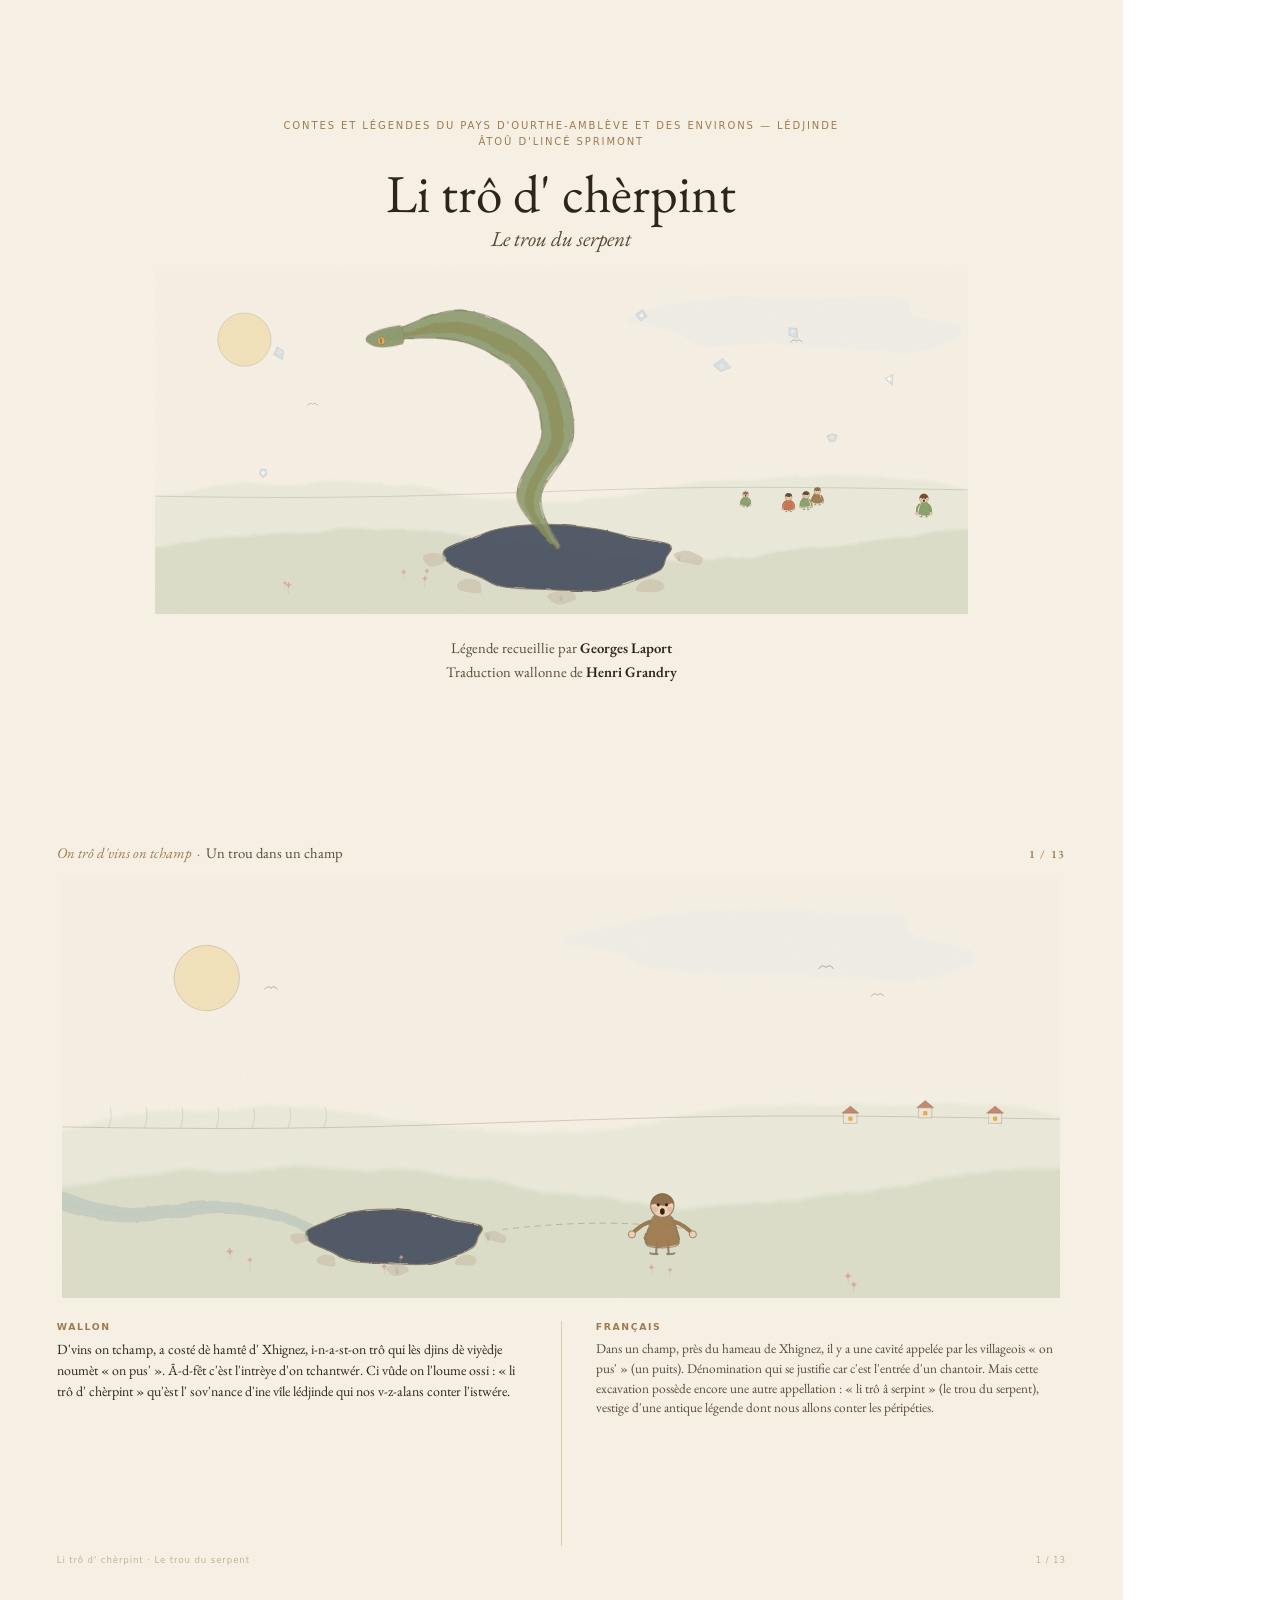
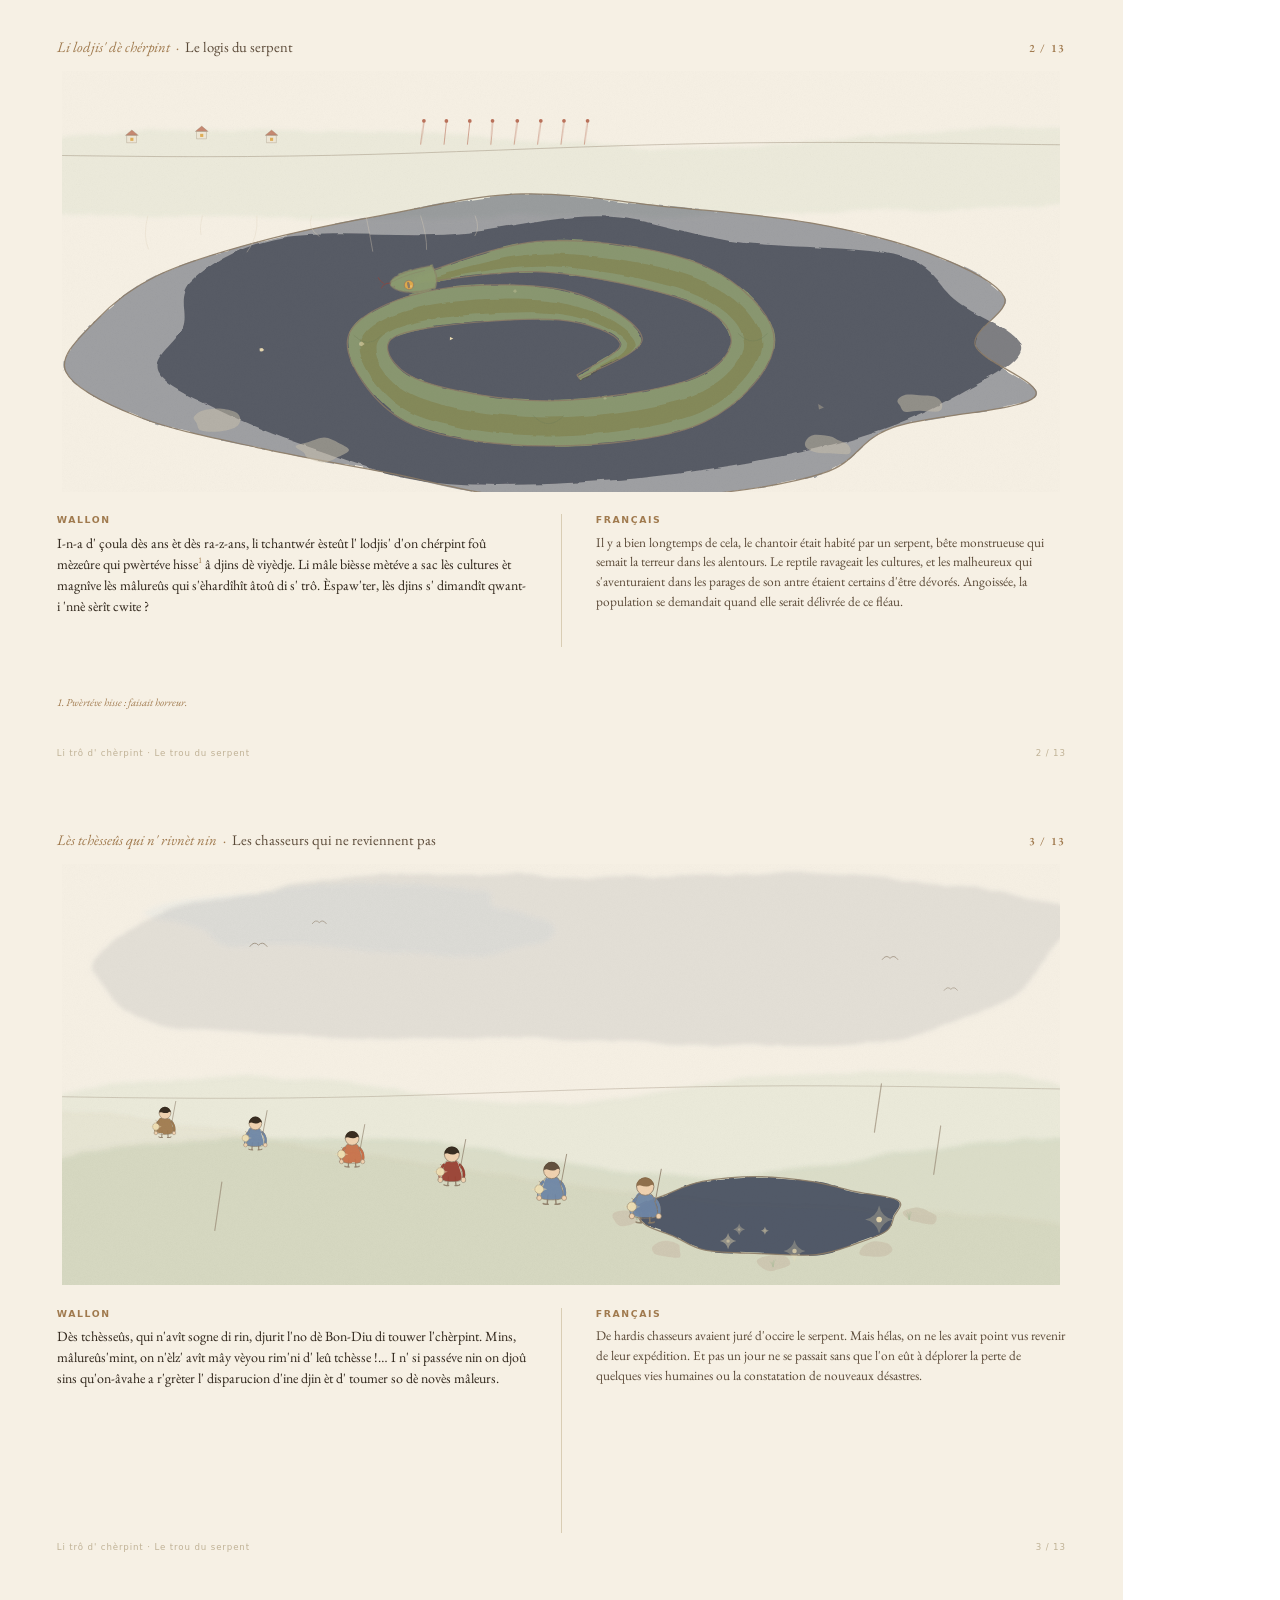
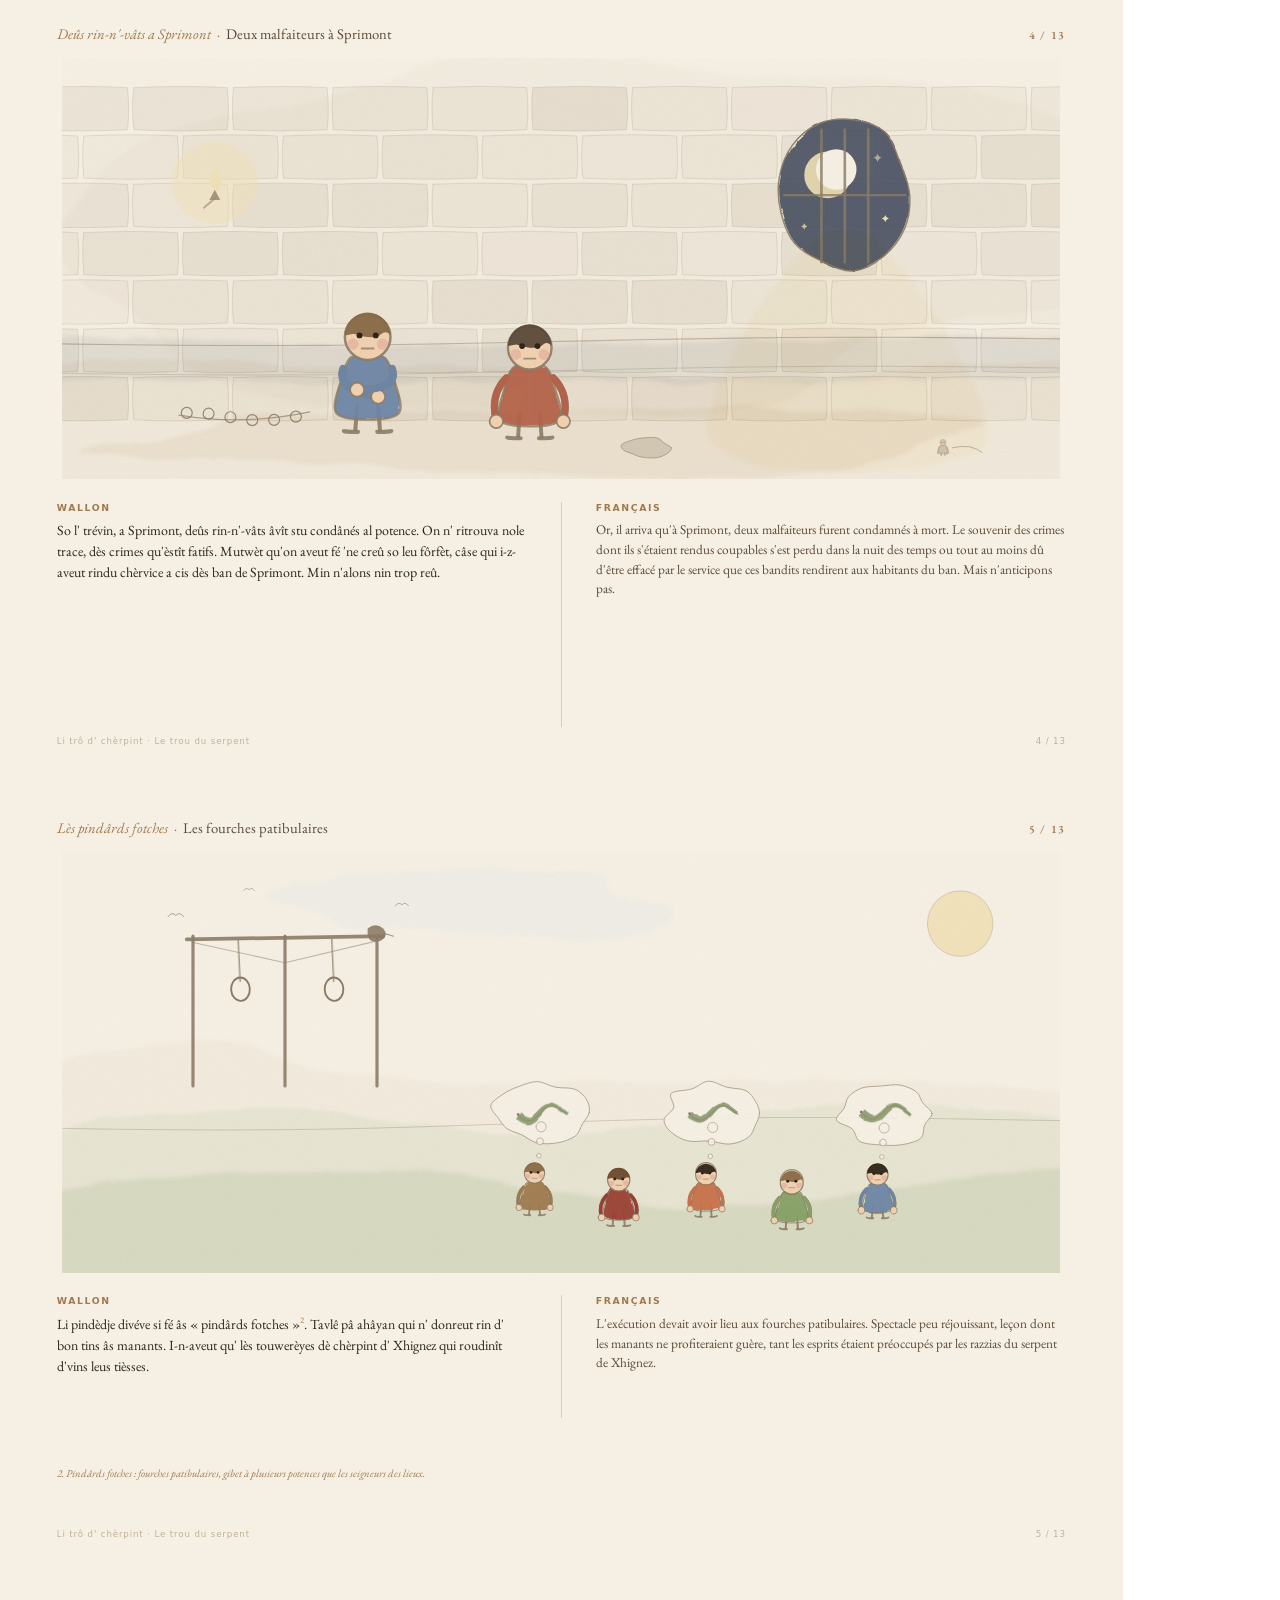
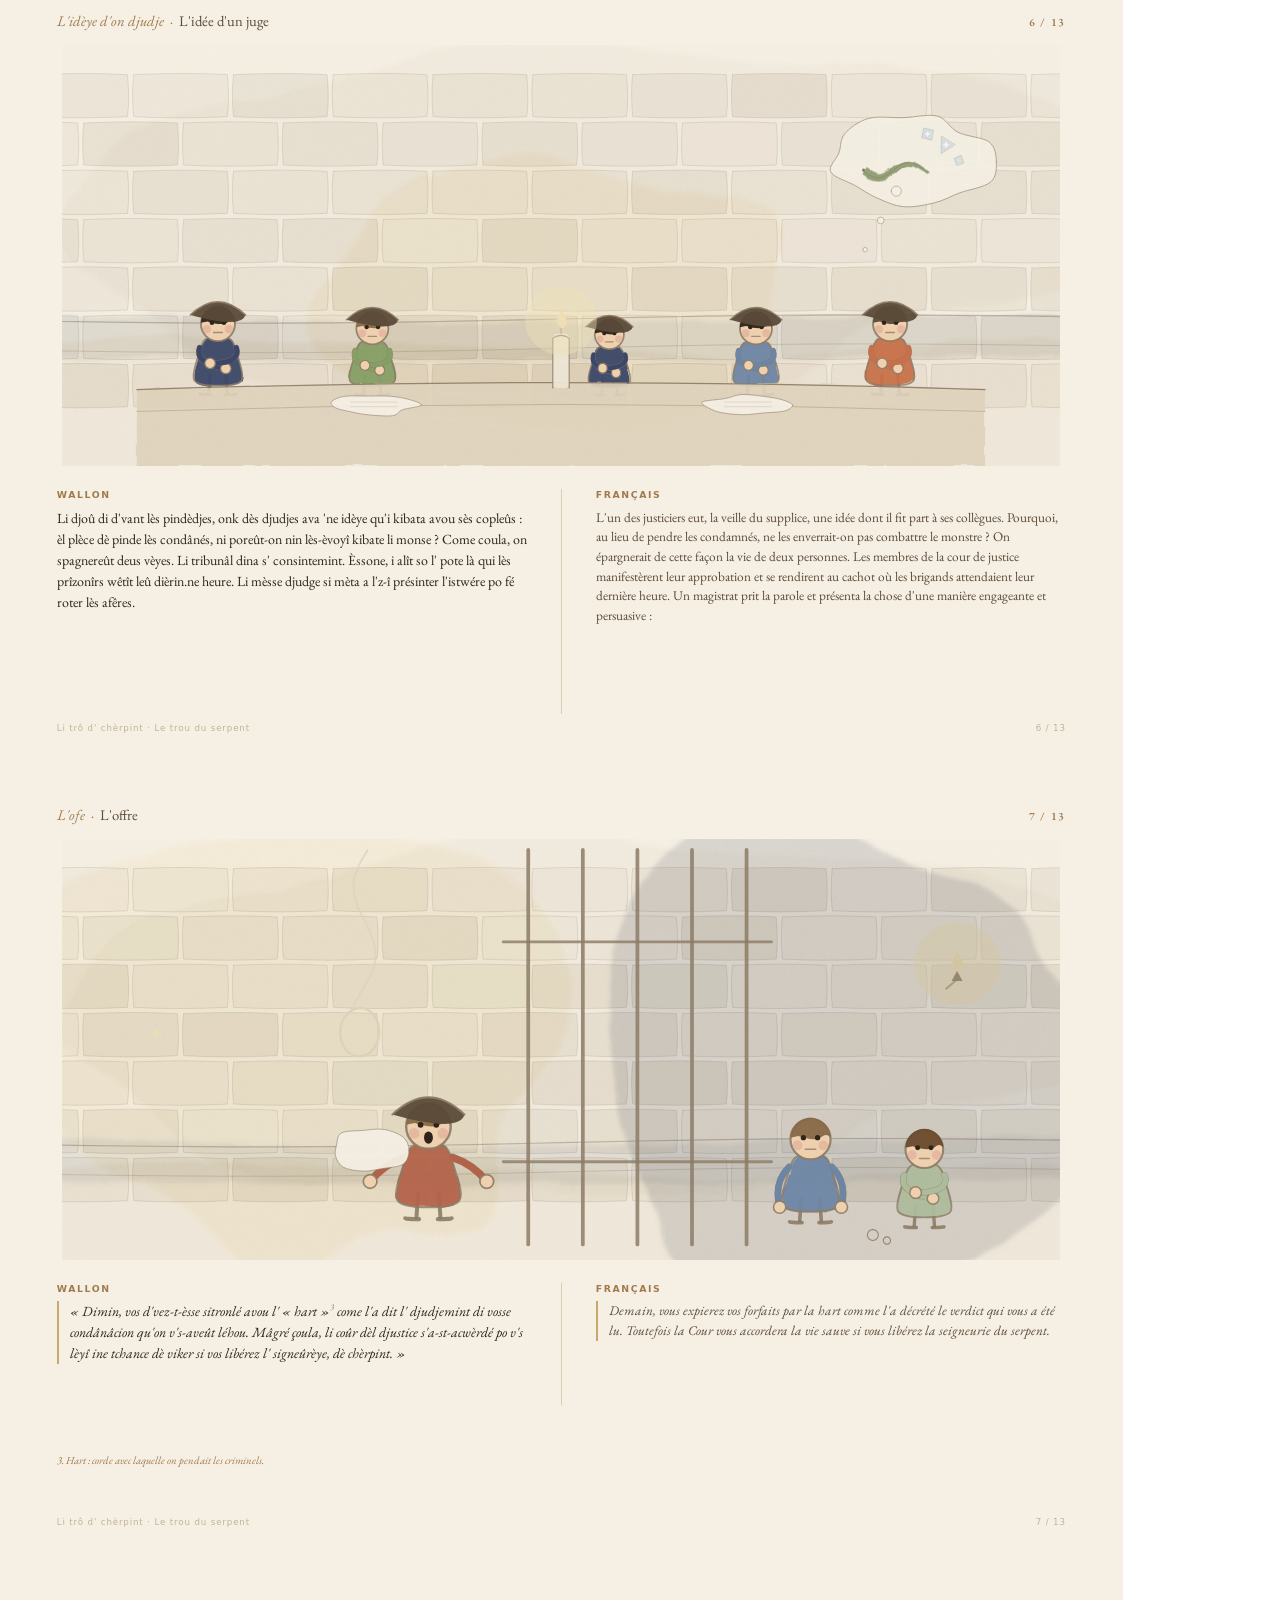
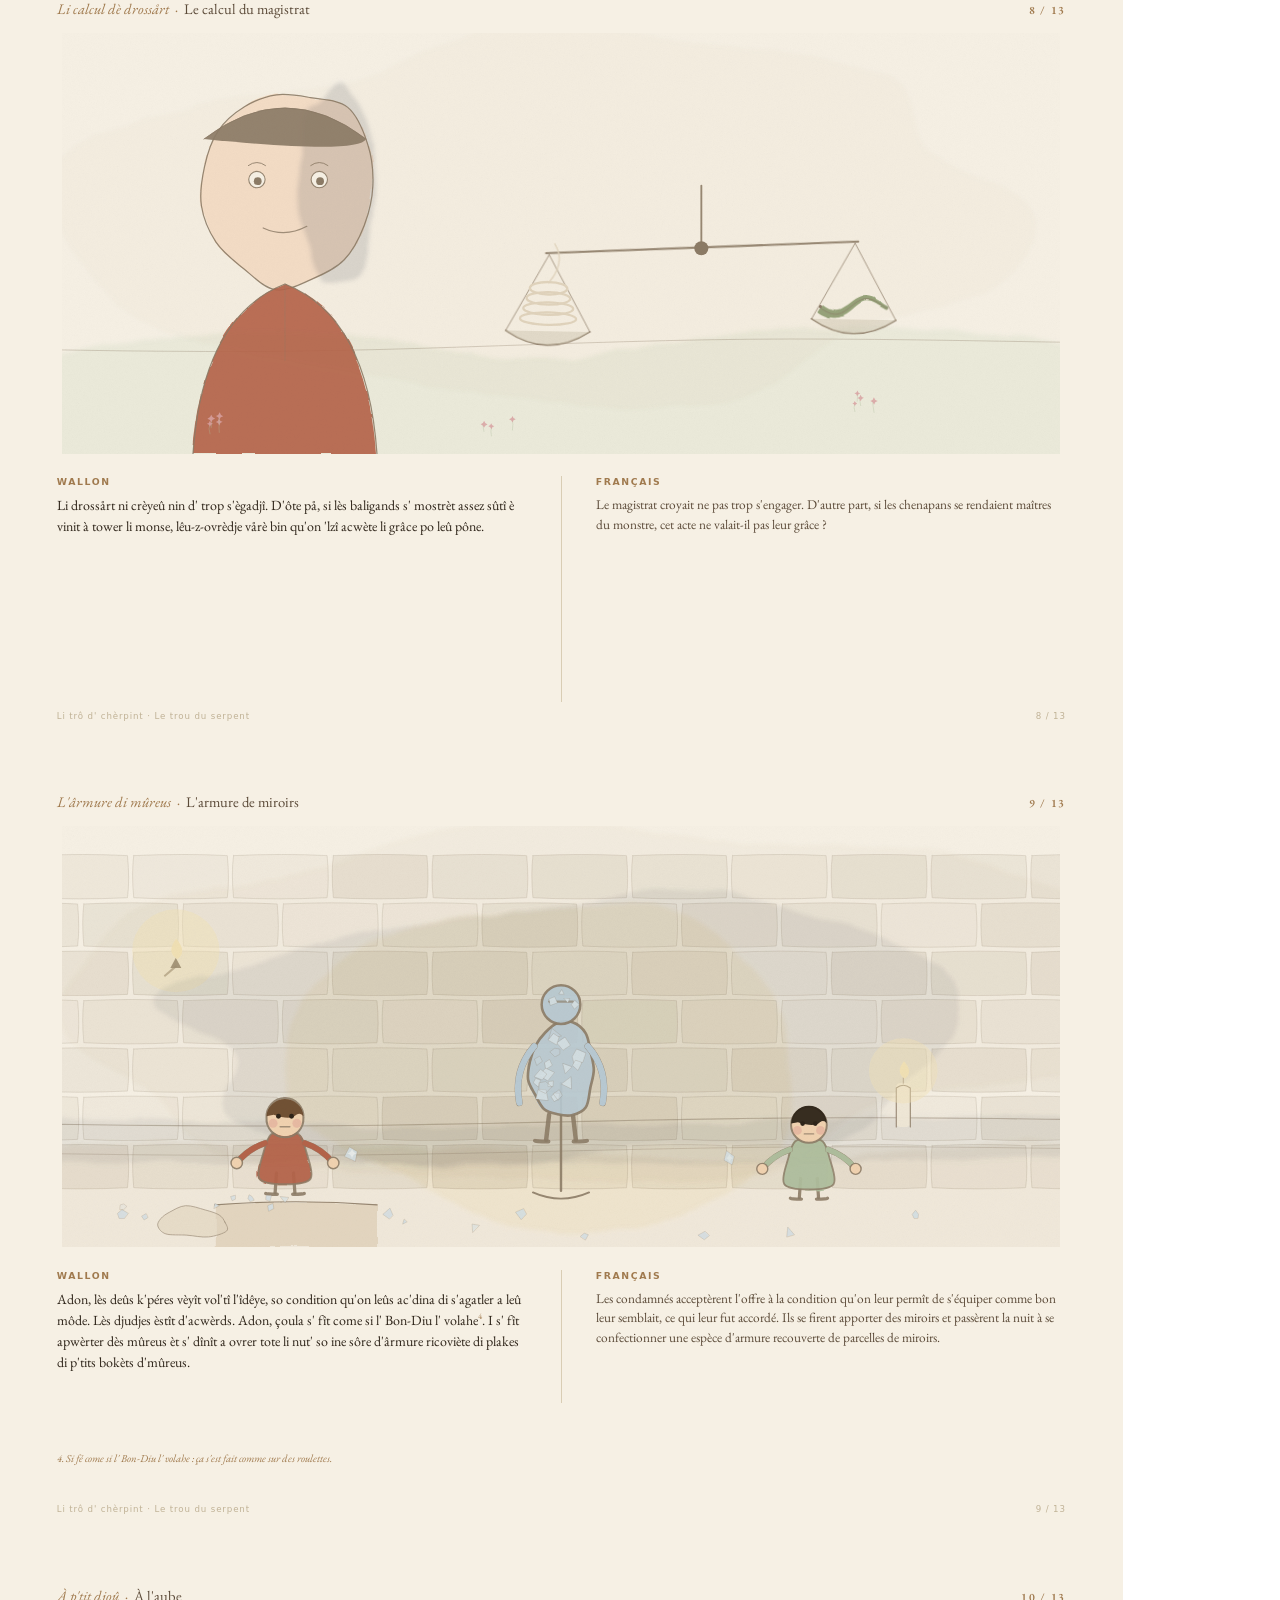
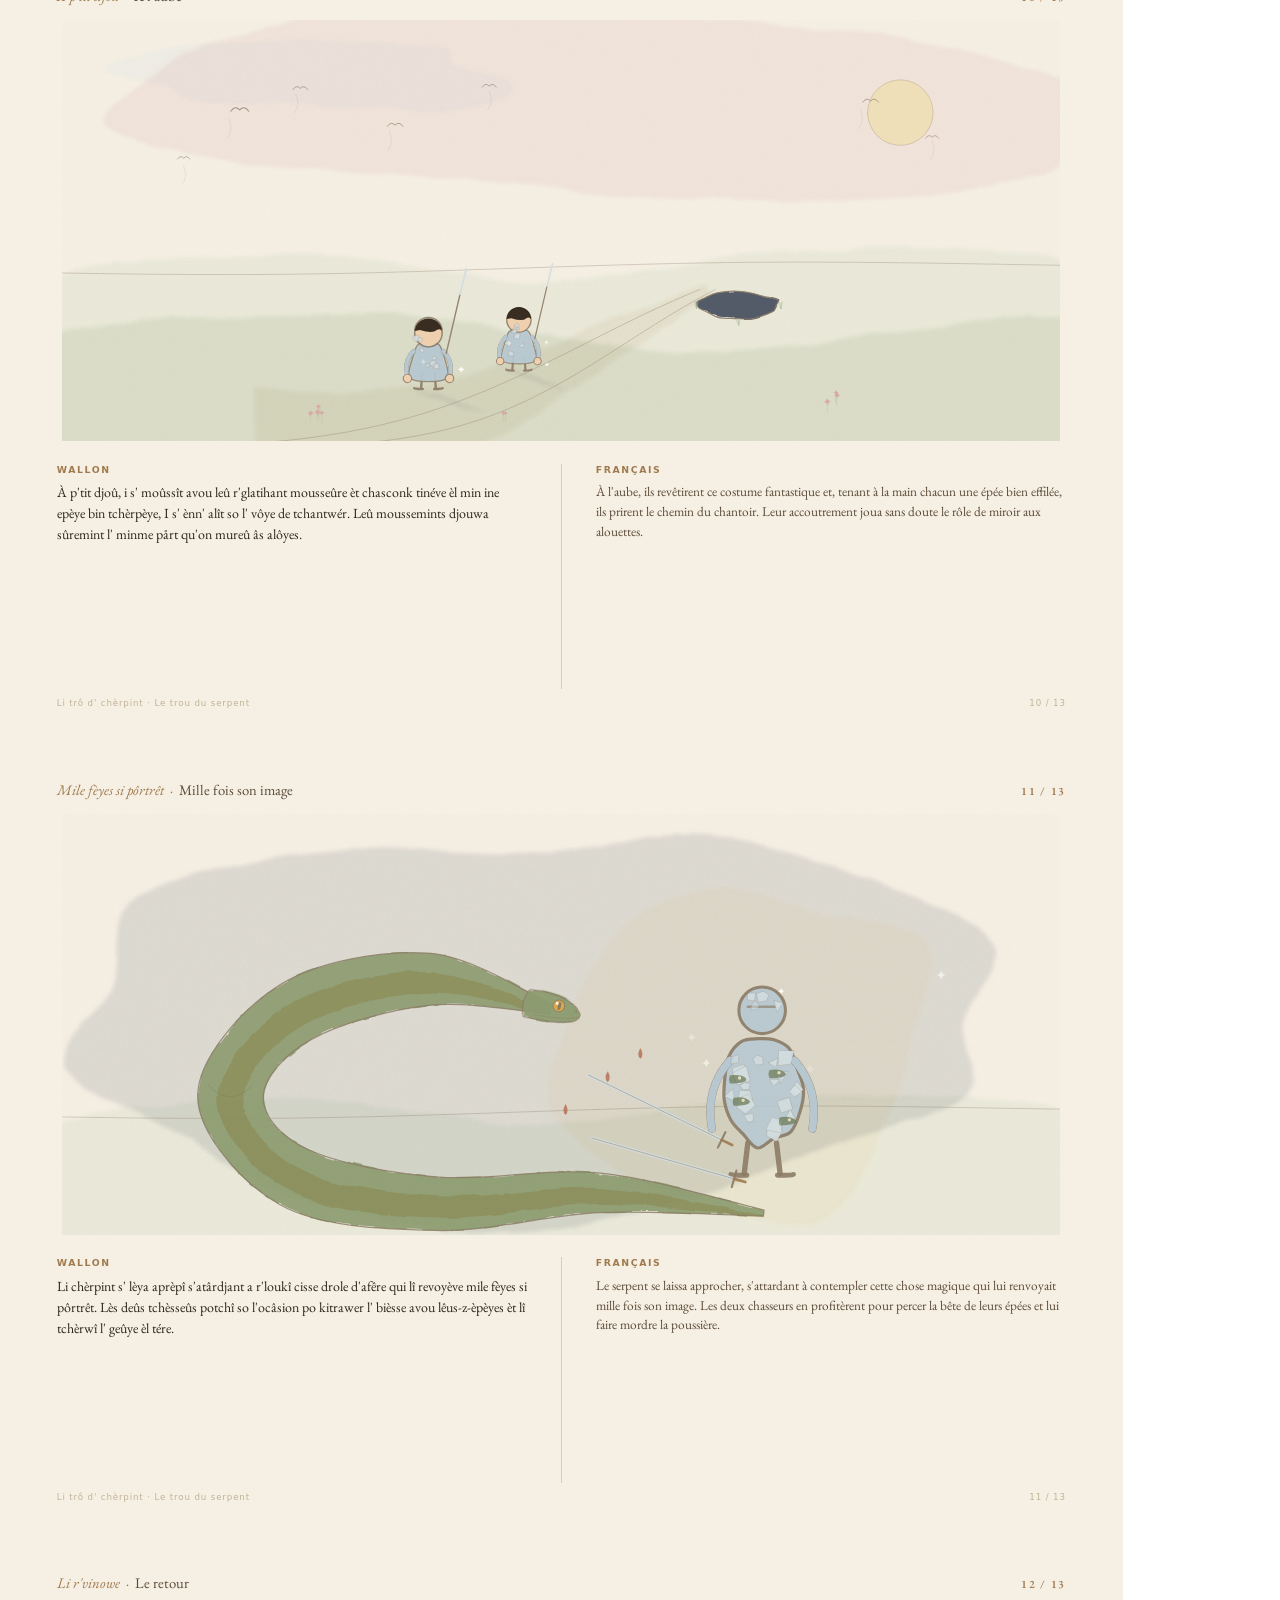
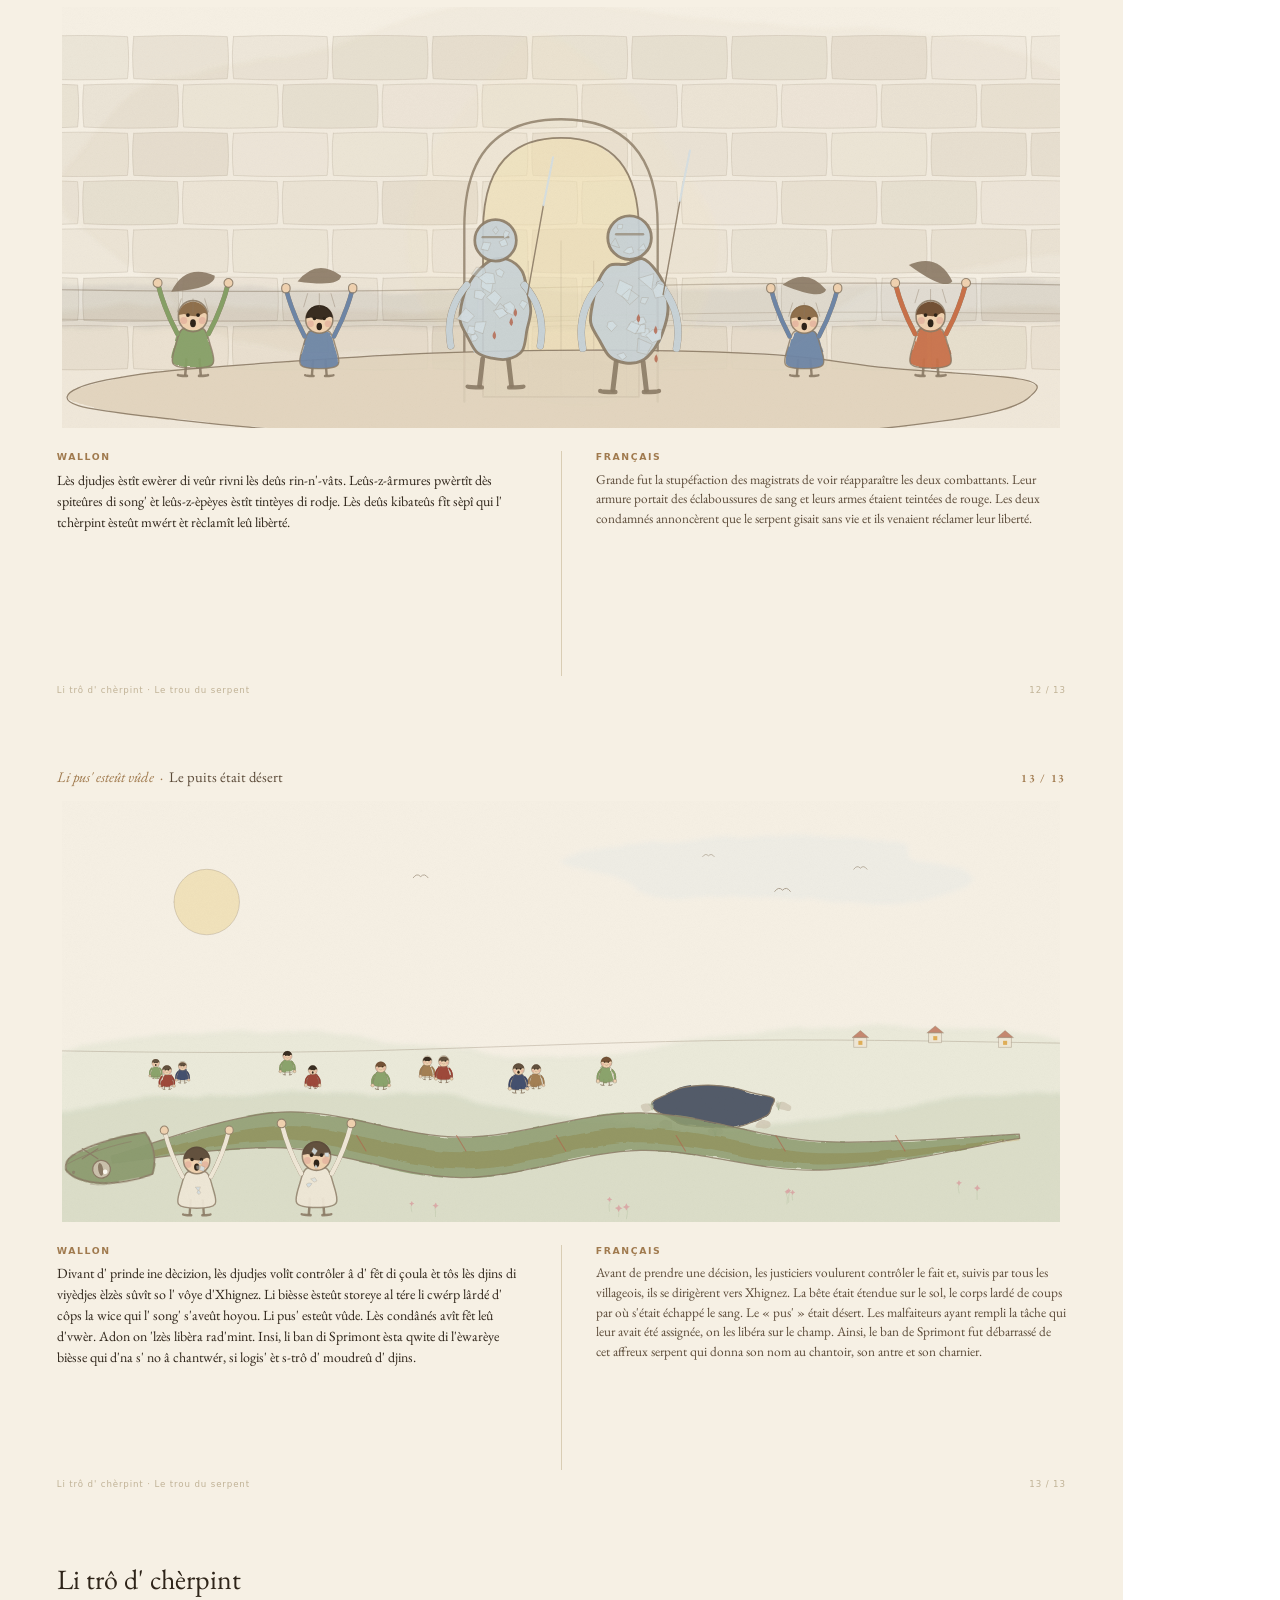
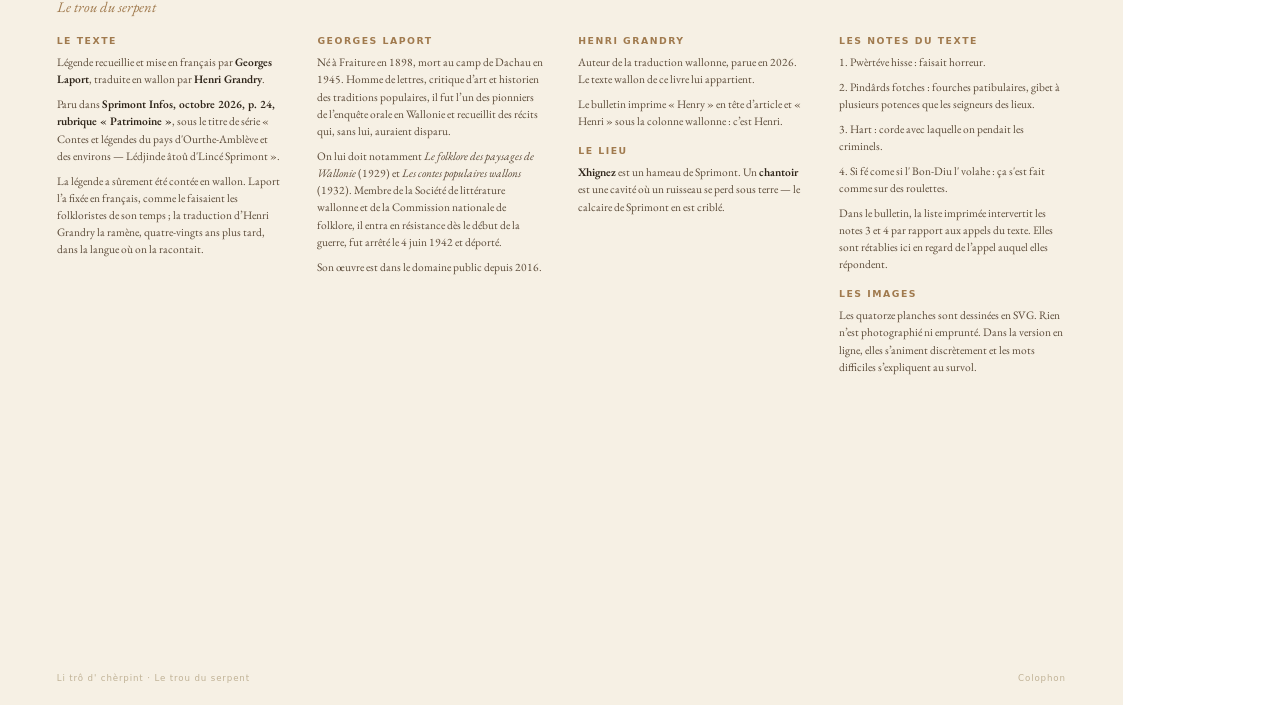
==== impression.html @ 6e760ab5 "feat: version imprimable A4 paysage pour le PDF impression.html rend les quinze pages en A4 à l'ital" ====
<!doctype html>
<html lang="fr">
<head>
<meta charset="utf-8">
<title>Li trô d' chèrpint — Le trou du serpent</title>
<link rel="preconnect" href="https://fonts.googleapis.com">
<link rel="preconnect" href="https://fonts.gstatic.com" crossorigin>
<link rel="stylesheet" href="https://fonts.googleapis.com/css2?family=EB+Garamond:ital,wght@0,400;0,600;1,400&display=swap">
<style>
@page{size:A4 landscape;margin:0}
*{box-sizing:border-box;margin:0;padding:0}
body{background:#fff;font-family:'EB Garamond','Iowan Old Style',Palatino,Georgia,serif;color:#2E2419}
.feuillet{
  width:297mm;height:210mm;padding:13mm 15mm 11mm;background:#F6F0E4;
  display:flex;flex-direction:column;overflow:hidden;page-break-after:always;position:relative;
}
.feuillet:last-child{page-break-after:auto}
.entete{display:flex;justify-content:space-between;align-items:baseline;padding-bottom:4mm;flex:0 0 auto}
.titre-page{font-style:italic;color:#A07A4E;font-size:11pt}
.titre-page span{color:#5B4A38;font-style:normal}
.folio{font-size:8.5pt;letter-spacing:.12em;color:#A07A4E;font-weight:600}
.planche{flex:0 0 auto;text-align:center}
.planche img{width:264mm;height:auto;display:block;margin:0 auto}
.textes{flex:1 1 auto;display:grid;grid-template-columns:1fr 1px 1fr;gap:9mm;padding-top:6mm;min-height:0}
.filet{background:#D9CDB4}
.langue{font-size:7pt;letter-spacing:.17em;text-transform:uppercase;color:#A07A4E;font-weight:600;margin-bottom:2mm;
  font-family:ui-sans-serif,system-ui,sans-serif}
.wa{font-size:10.5pt;line-height:1.5}
.fr{font-size:10pt;line-height:1.48;color:#5B4A38}
.citation .wa,.citation .fr{font-style:italic;padding-left:3mm;border-left:.6mm solid #C9A86B}
sup{font-size:.62em;color:#A07A4E}
.notes{grid-column:1/-1;padding-top:3mm;font-size:8pt;color:#A07A4E;font-style:italic}
.notes p{margin-top:.8mm}

.couv{align-items:center;justify-content:center;text-align:center}
.serie{font-family:ui-sans-serif,system-ui,sans-serif;font-size:7.5pt;letter-spacing:.19em;
  text-transform:uppercase;color:#A07A4E;max-width:150mm;line-height:1.6}
.grand-titre{font-size:40pt;font-weight:400;line-height:1.05;margin:4mm 0 1mm}
.sous-titre{font-size:16pt;font-style:italic;color:#5B4A38}
.credit{margin-top:6mm;font-size:11pt;color:#5B4A38;line-height:1.6}
.credit b{font-weight:600;color:#2E2419}
.couv .planche{margin-top:5mm}
.couv .planche img{width:215mm}

.colo h2{font-size:21pt;font-weight:400}
.colo>.sub{font-style:italic;color:#A07A4E;font-size:11pt;margin-bottom:5mm}
.grille{display:grid;grid-template-columns:repeat(4,1fr);gap:6mm 9mm}
.grille h3{font-family:ui-sans-serif,system-ui,sans-serif;font-size:7pt;letter-spacing:.16em;
  text-transform:uppercase;color:#A07A4E;font-weight:600;margin-bottom:2mm}
.grille p{font-size:8.6pt;line-height:1.5;color:#5B4A38;margin-bottom:2mm}
.grille b{color:#2E2419;font-weight:600}
.pied{position:absolute;left:15mm;right:15mm;bottom:6mm;display:flex;justify-content:space-between;
  font-family:ui-sans-serif,system-ui,sans-serif;font-size:6.5pt;letter-spacing:.1em;color:#C0B296}
</style>
</head>
<body>
<script src="assets/livre-data.js"></script>
<script>
(function(){
  var D=window.LIVRE,M=D.meta,P=D.pages,N={};
  D.notes.forEach(function(n){N[String(n.n)]=n.texte});
  var out=[];
  function pied(t){return '<div class="pied"><span>'+M.titre_wa+' · '+M.titre_fr+'</span><span>'+t+'</span></div>'}

  out.push('<section class="feuillet couv">'
    +'<div class="serie">'+M.serie+'</div>'
    +'<h1 class="grand-titre" lang="wa">'+M.titre_wa+'</h1>'
    +'<p class="sous-titre">'+M.titre_fr+'</p>'
    +'<div class="planche"><img src="illustrations/00-couverture.svg" alt=""></div>'
    +'<p class="credit">Légende recueillie par <b>'+M.auteur_fr+'</b><br>'
    +'Traduction wallonne de <b>'+M.auteur_wa+'</b></p></section>');

  P.forEach(function(p){
    var ids=[],re=/data-note="(\d+)"/g,m;
    while((m=re.exec(p.wa)))ids.push(m[1]);
    var notes=ids.length?'<div class="notes">'+ids.map(function(i){return '<p>'+i+'. '+N[i]+'</p>'}).join('')+'</div>':'';
    out.push('<section class="feuillet'+(p.citation?' citation':'')+'">'
      +'<div class="entete"><span class="titre-page">'+p.titre_wa+' &nbsp;·&nbsp; <span>'+p.titre_fr+'</span></span>'
      +'<span class="folio">'+p.n+' / '+P.length+'</span></div>'
      +'<div class="planche"><img src="illustrations/'+p.illus+'.svg" alt=""></div>'
      +'<div class="textes"><div><div class="langue">Wallon</div><p class="wa" lang="wa">'+p.wa+'</p></div>'
      +'<div class="filet"></div>'
      +'<div><div class="langue">Français</div><p class="fr" lang="fr">'+p.fr+'</p></div>'
      +notes+'</div>'+pied(p.n+' / '+P.length)+'</section>');
  });

  out.push('<section class="feuillet colo"><h2>'+M.titre_wa+'</h2><p class="sub">'+M.titre_fr+'</p>'
    +'<div class="grille">'
    +'<div><h3>Le texte</h3><p>Légende recueillie et mise en français par <b>'+M.auteur_fr+'</b>, traduite en wallon par <b>'+M.auteur_wa+'</b>.</p>'
    +'<p>Paru dans <b>'+M.source+'</b>, sous le titre de série « '+M.serie+' ».</p>'
    +'<p>La légende a sûrement été contée en wallon. Laport l’a fixée en français, comme le faisaient les folkloristes de son temps ; la traduction d’Henri Grandry la ramène, quatre-vingts ans plus tard, dans la langue où on la racontait.</p></div>'
    +'<div><h3>Georges Laport</h3><p>Né à Fraiture en 1898, mort au camp de Dachau en 1945. Homme de lettres, critique d’art et historien des traditions populaires, il fut l’un des pionniers de l’enquête orale en Wallonie et recueillit des récits qui, sans lui, auraient disparu.</p>'
    +'<p>On lui doit notamment <i>Le folklore des paysages de Wallonie</i> (1929) et <i>Les contes populaires wallons</i> (1932). Membre de la Société de littérature wallonne et de la Commission nationale de folklore, il entra en résistance dès le début de la guerre, fut arrêté le 4 juin 1942 et déporté.</p>'
    +'<p>Son œuvre est dans le domaine public depuis 2016.</p></div>'
    +'<div><h3>Henri Grandry</h3><p>Auteur de la traduction wallonne, parue en 2026. Le texte wallon de ce livre lui appartient.</p>'
    +'<p>Le bulletin imprime « Henry » en tête d’article et « Henri » sous la colonne wallonne : c’est Henri.</p>'
    +'<h3 style="margin-top:4mm">Le lieu</h3><p><b>Xhignez</b> est un hameau de Sprimont. Un <b>chantoir</b> est une cavité où un ruisseau se perd sous terre — le calcaire de Sprimont en est criblé.</p></div>'
    +'<div><h3>Les notes du texte</h3>'+D.notes.map(function(n){return '<p>'+n.n+'. '+n.texte+'</p>'}).join('')
    +'<p>Dans le bulletin, la liste imprimée intervertit les notes 3 et 4 par rapport aux appels du texte. Elles sont rétablies ici en regard de l’appel auquel elles répondent.</p>'
    +'<h3 style="margin-top:4mm">Les images</h3><p>Les quatorze planches sont dessinées en SVG. Rien n’est photographié ni emprunté. Dans la version en ligne, elles s’animent discrètement et les mots difficiles s’expliquent au survol.</p></div>'
    +'</div>'+pied('Colophon')+'</section>');

  document.body.insertAdjacentHTML('beforeend',out.join(''));
})();
</script>
</body>
</html>
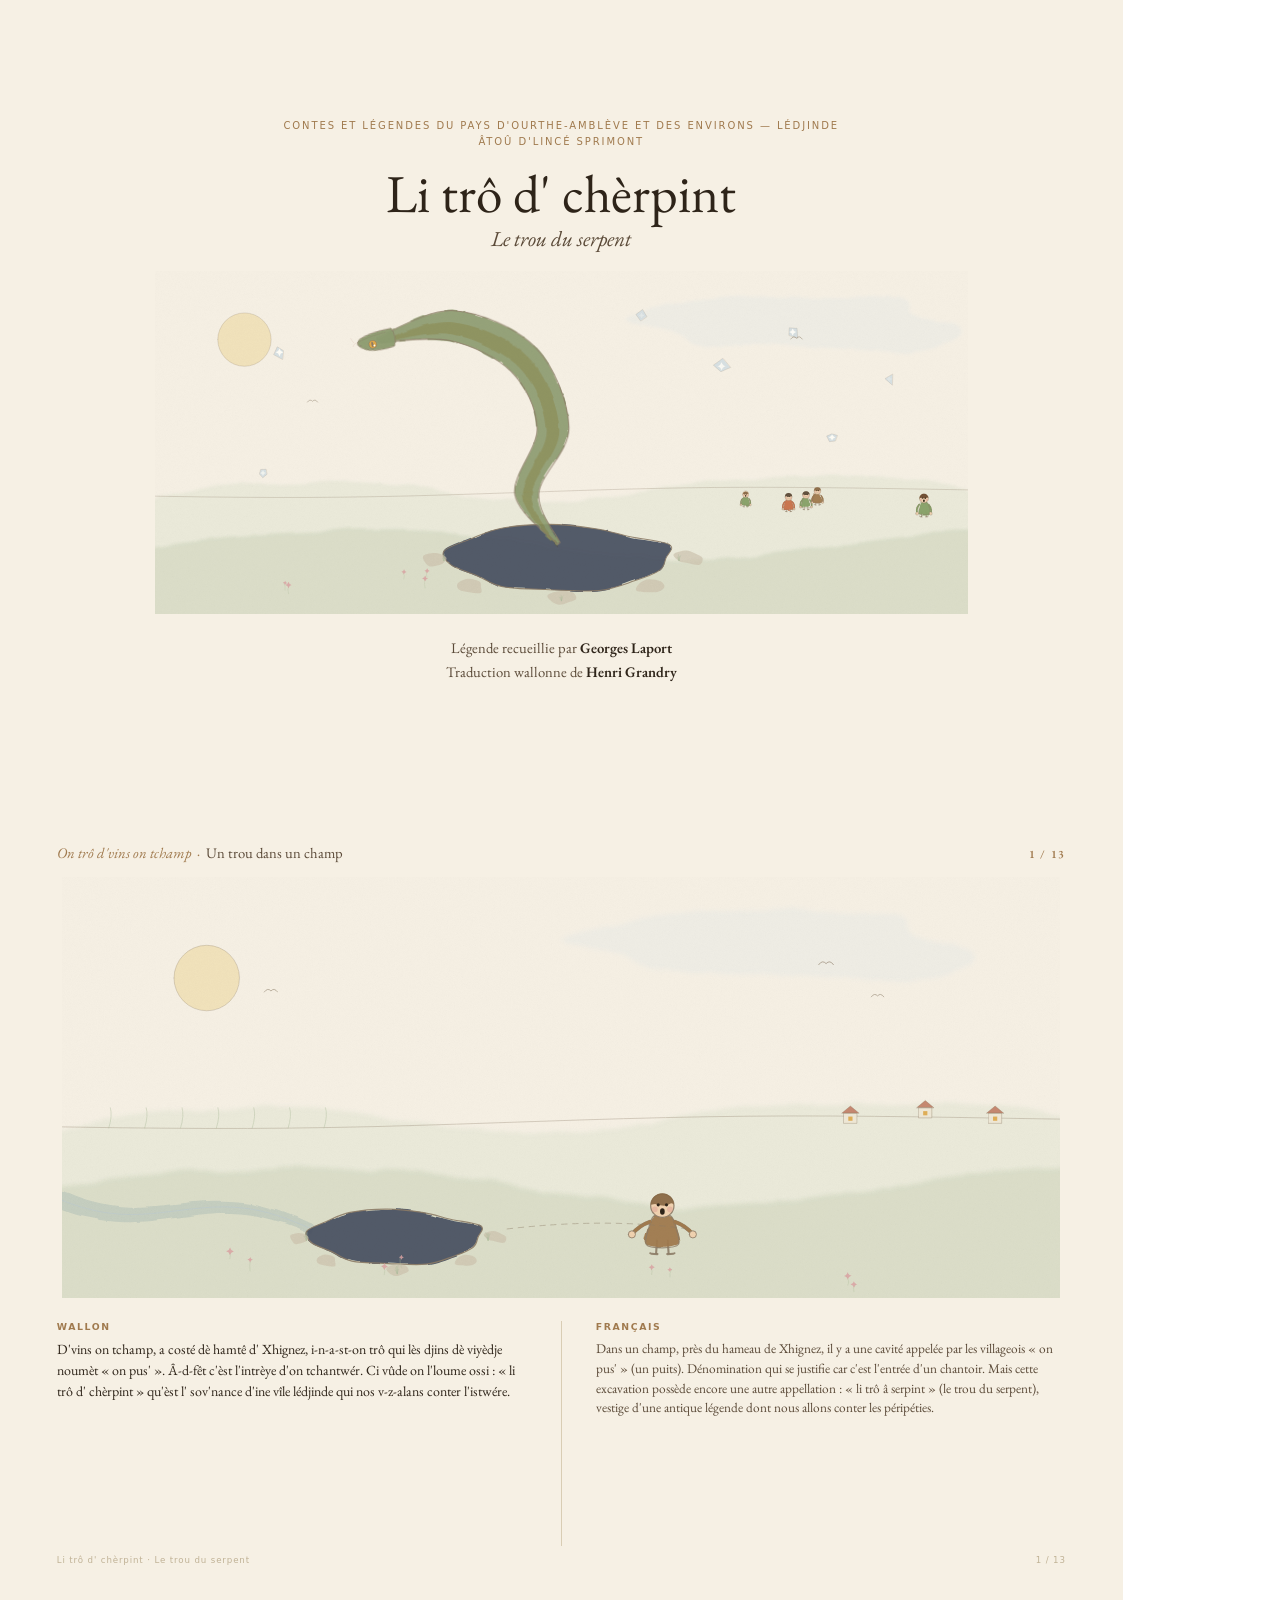
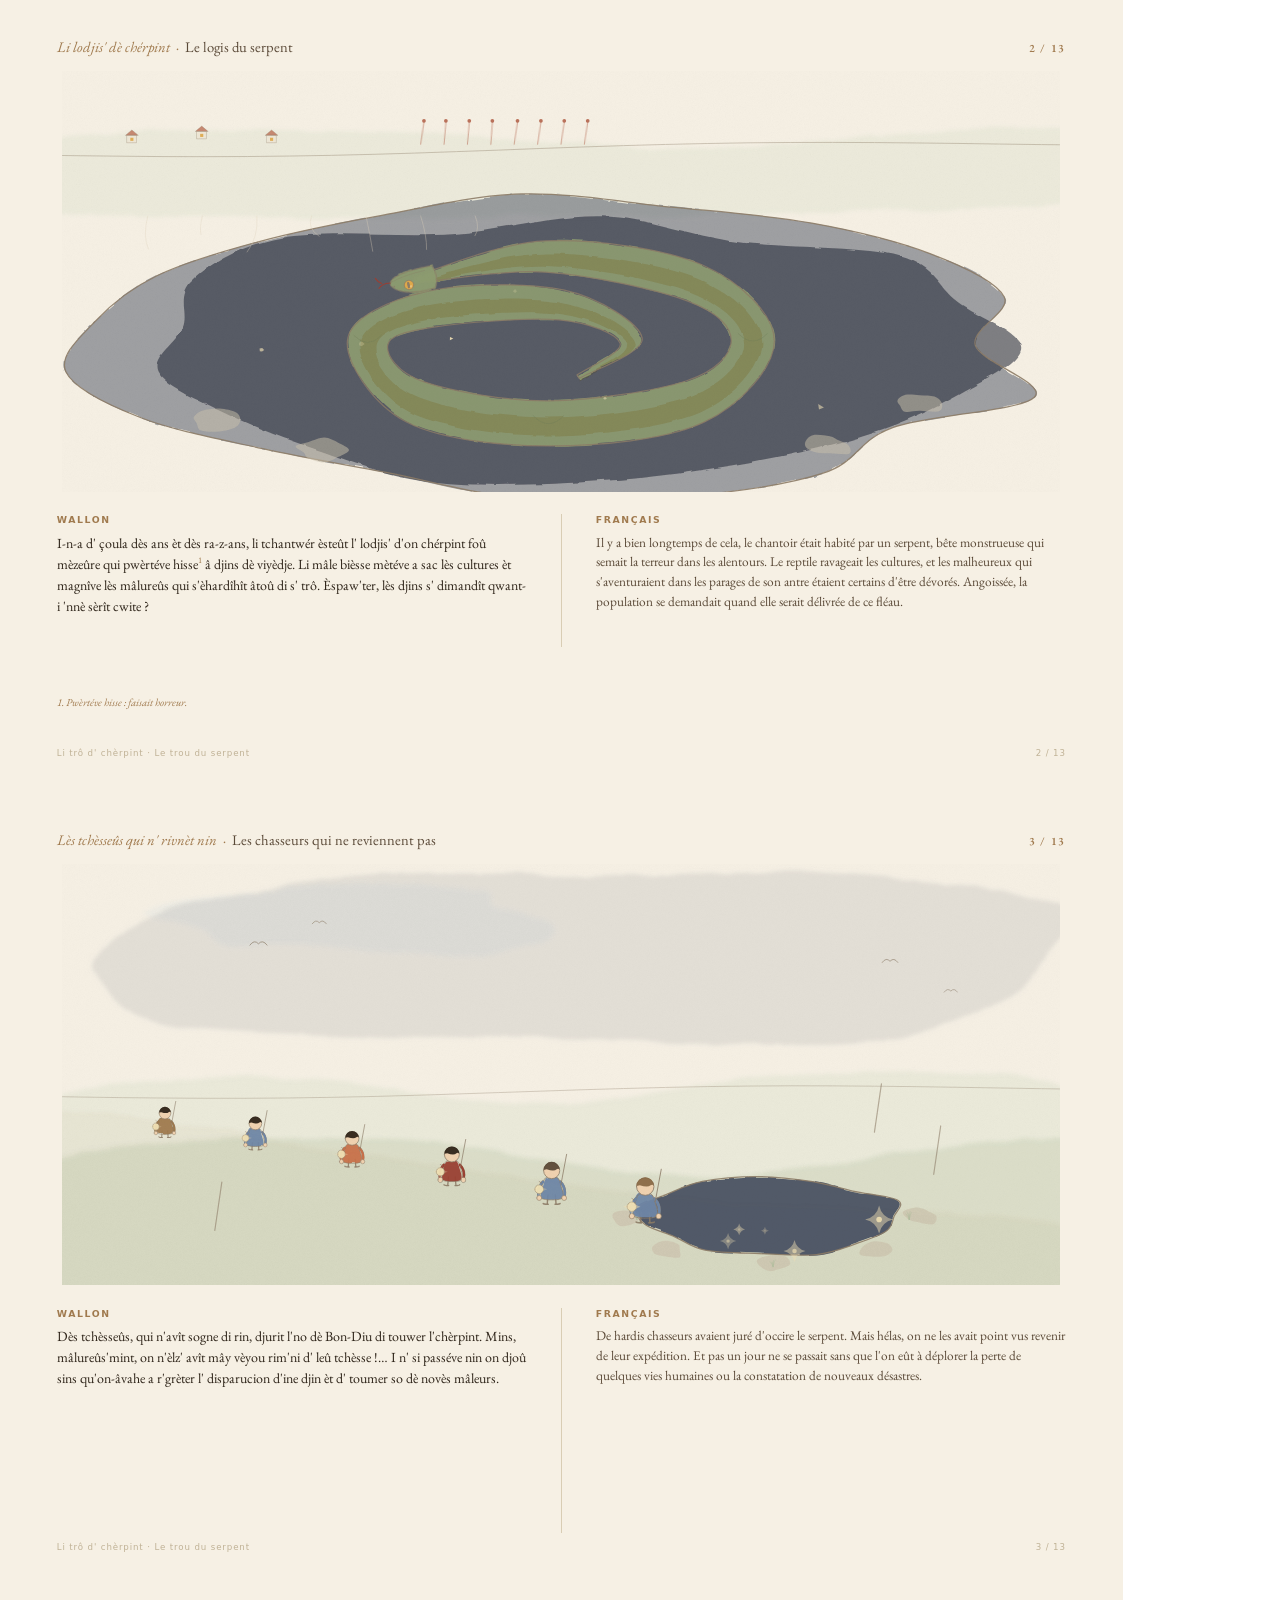
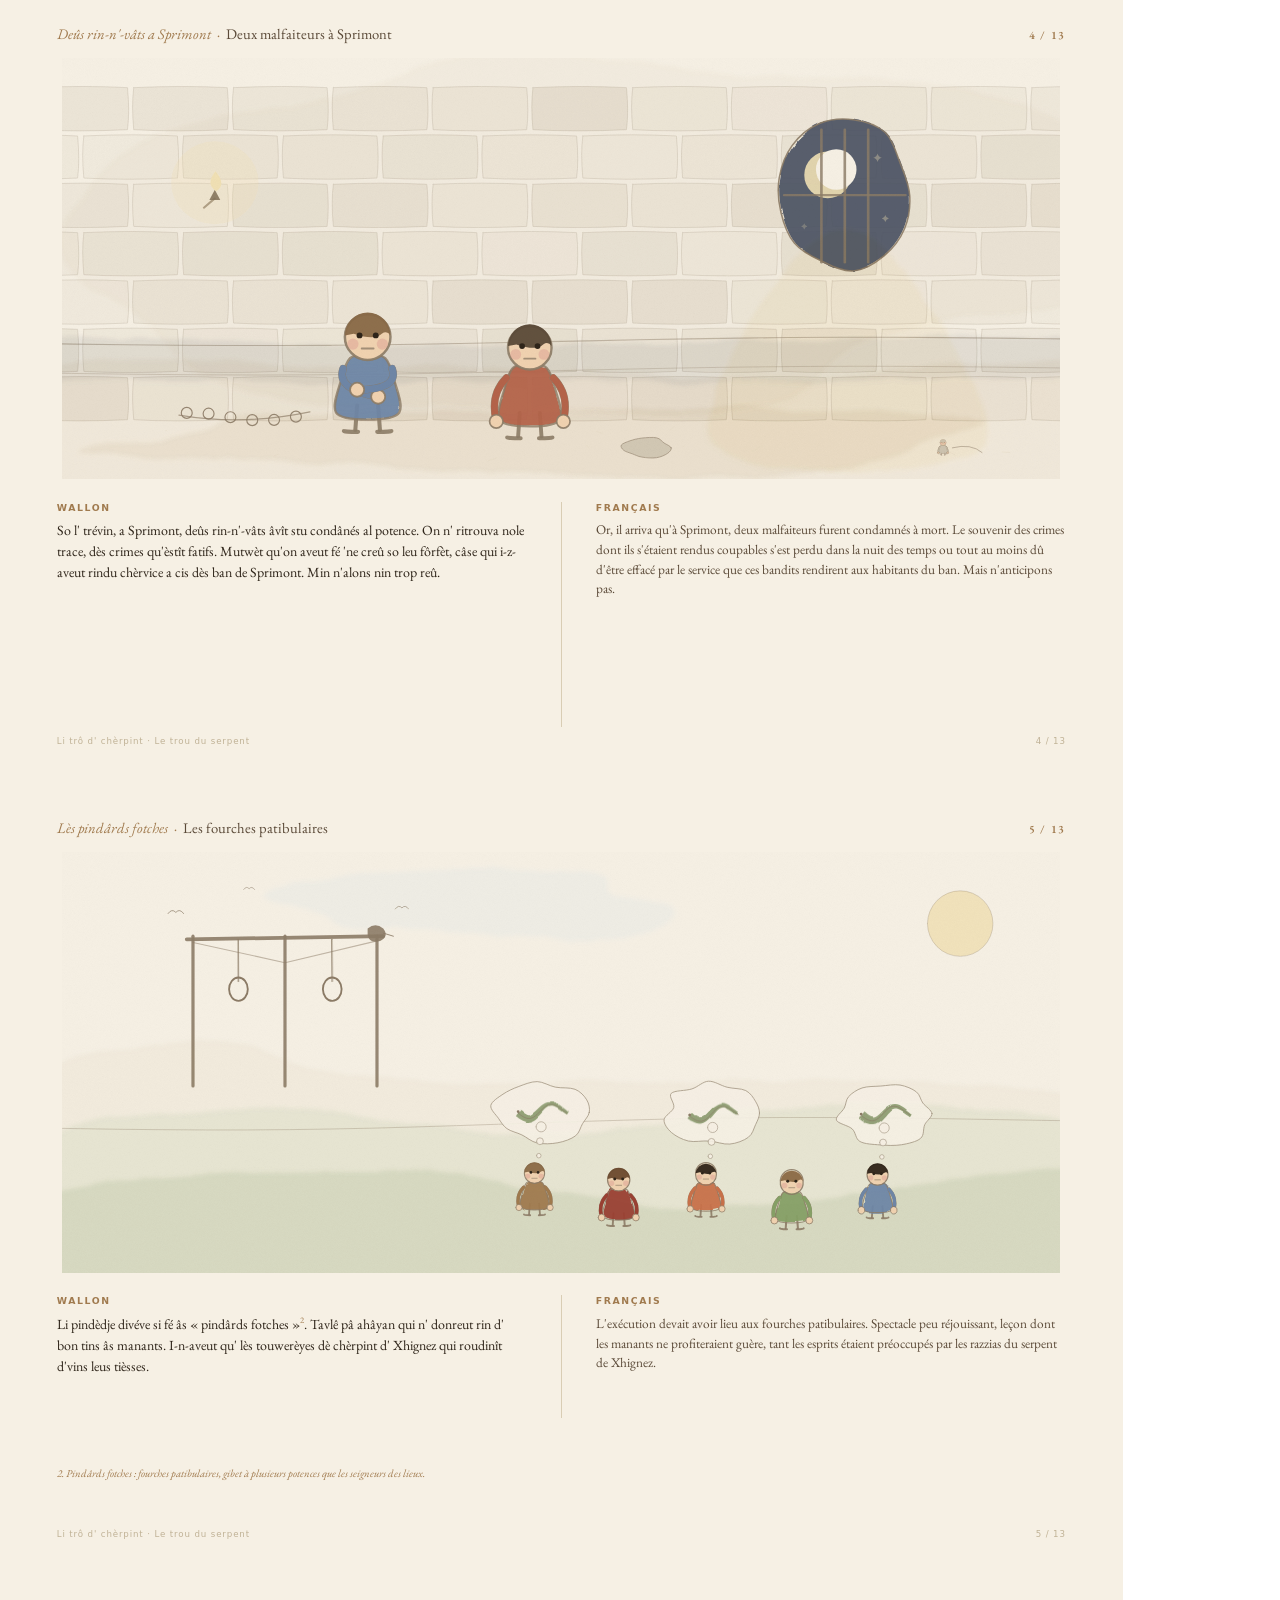
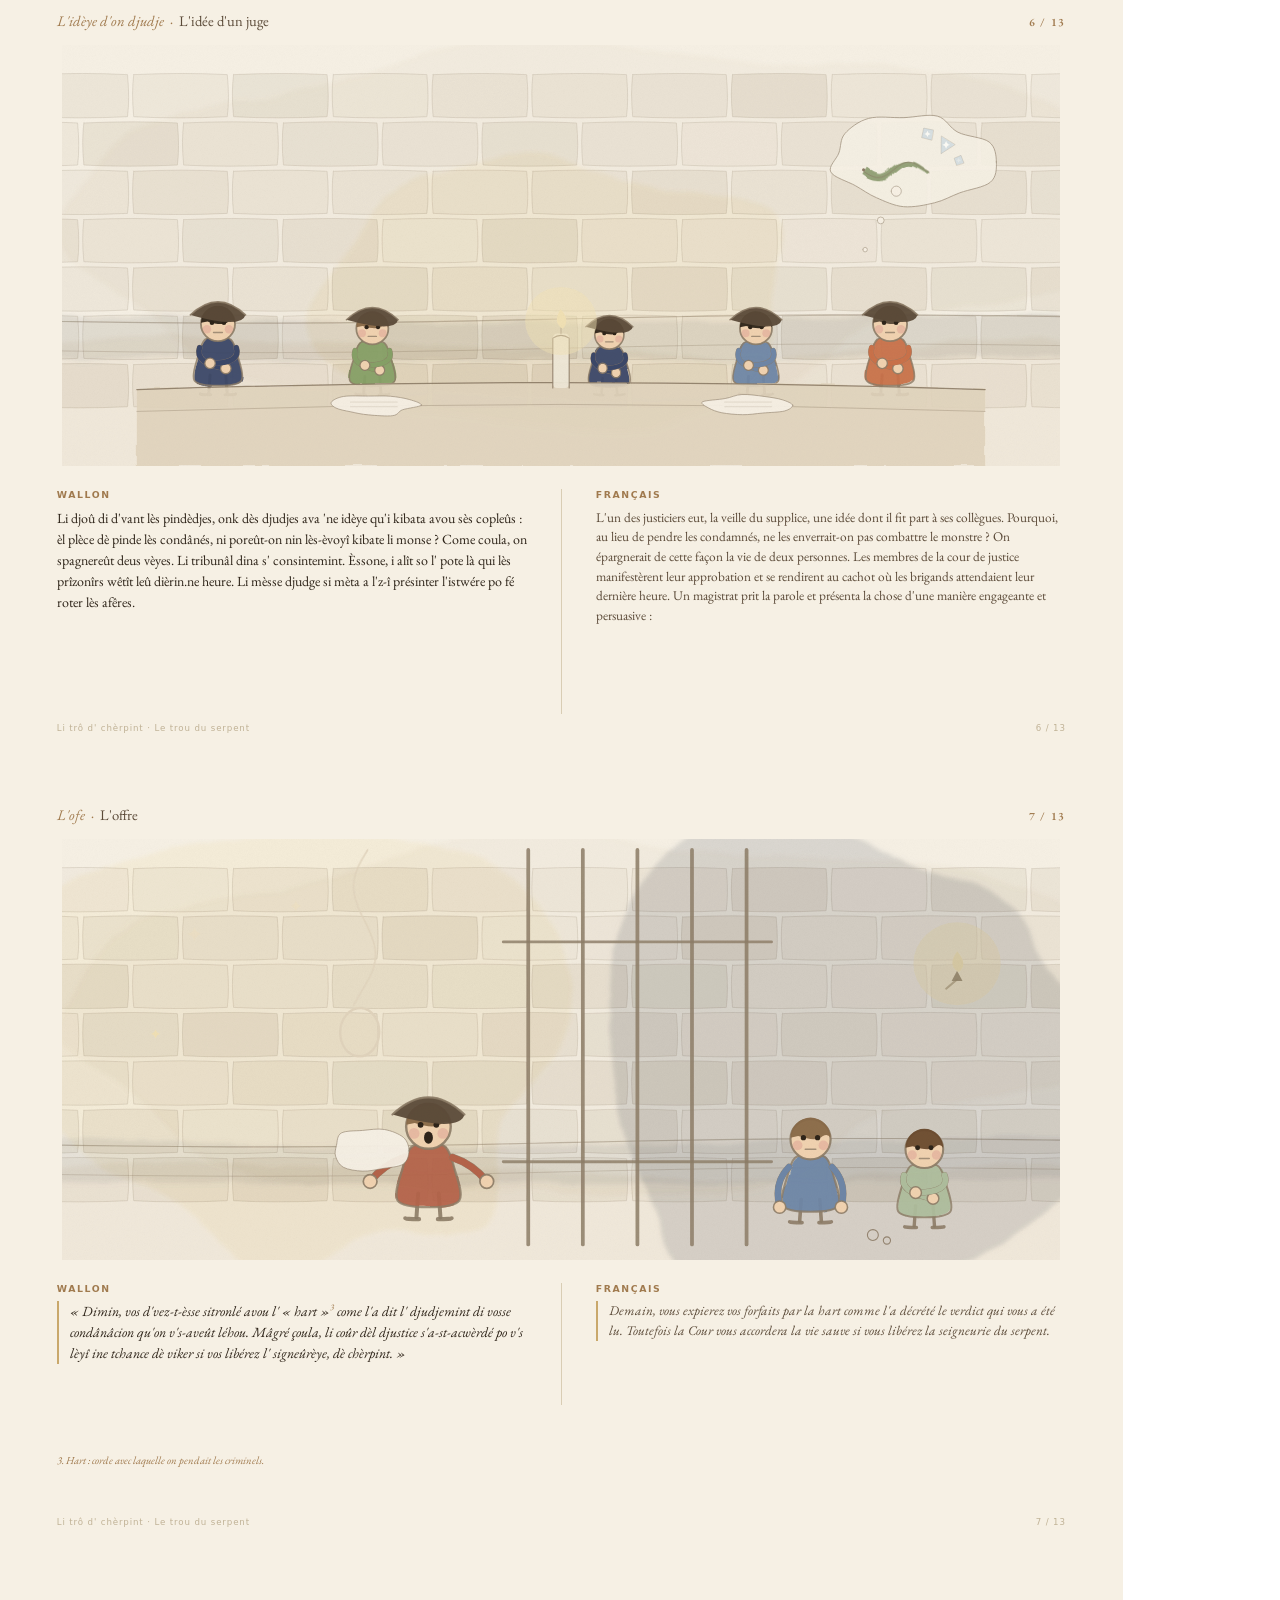
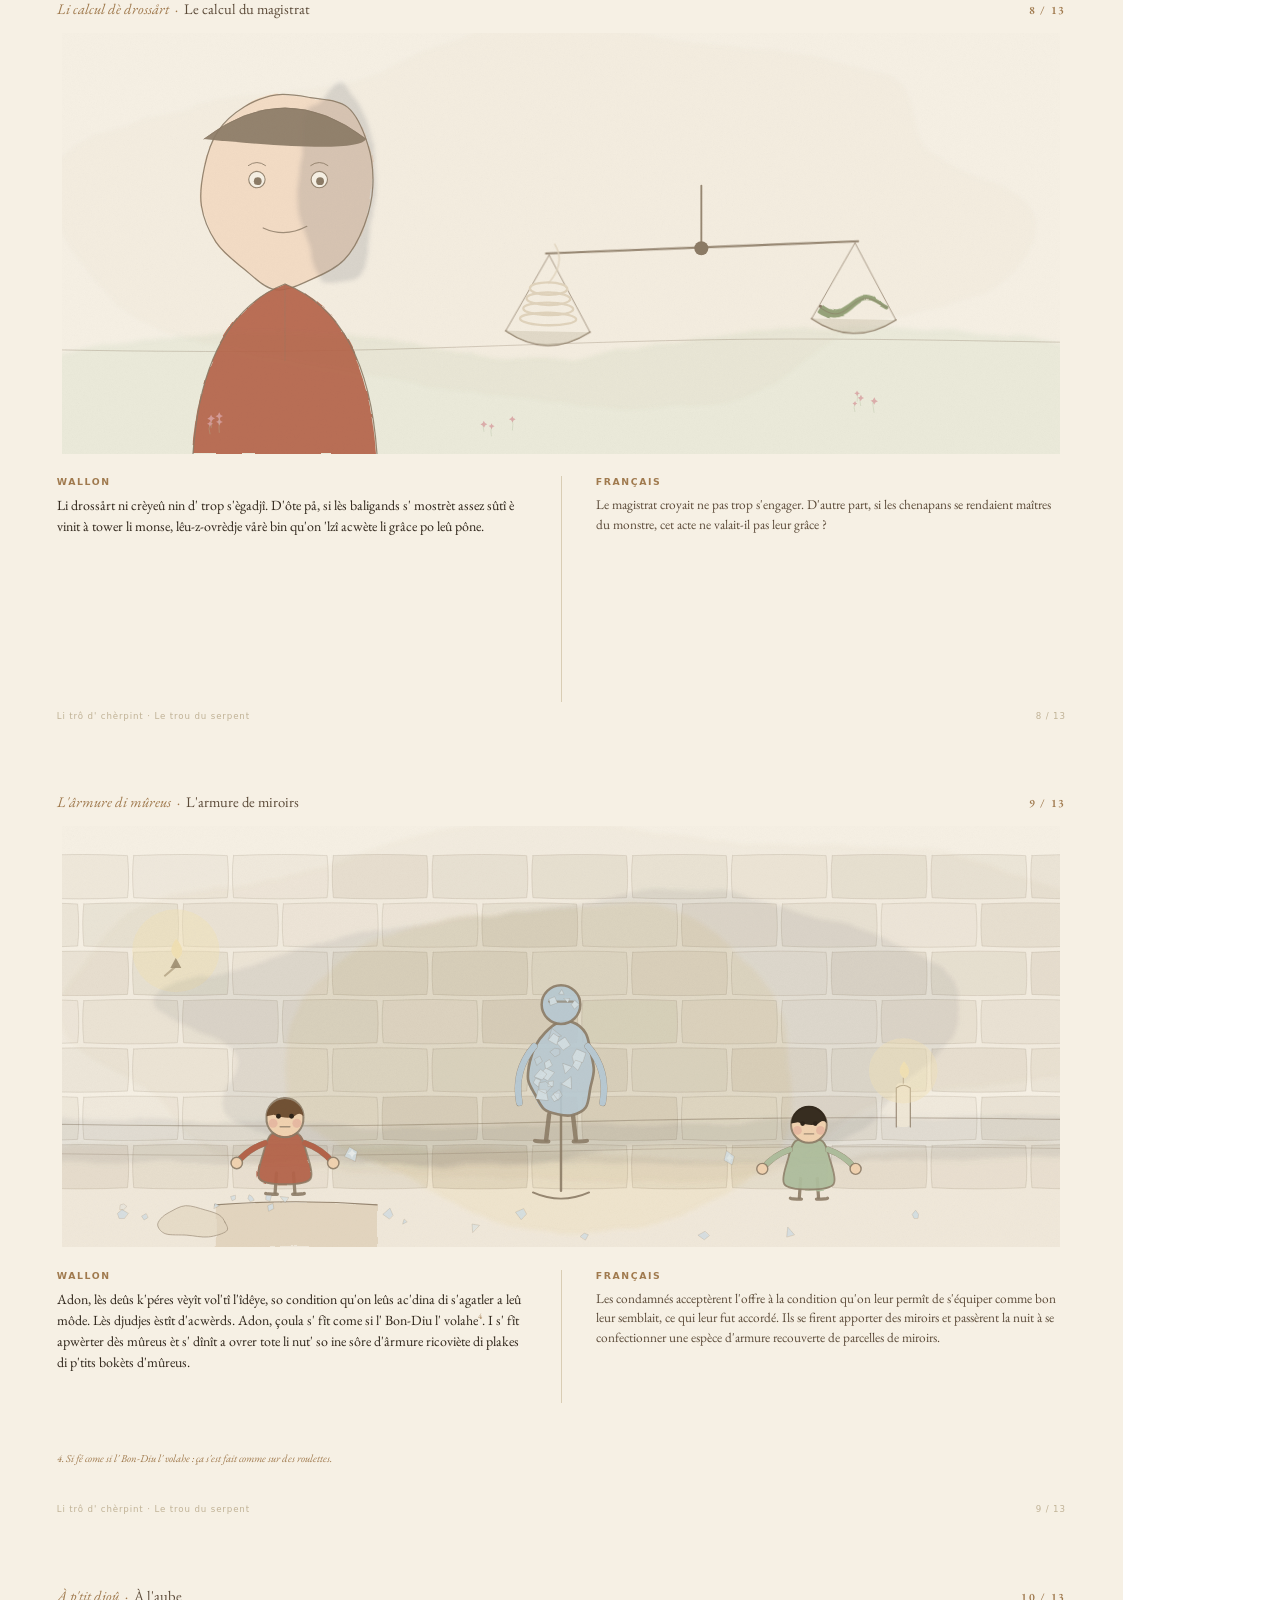
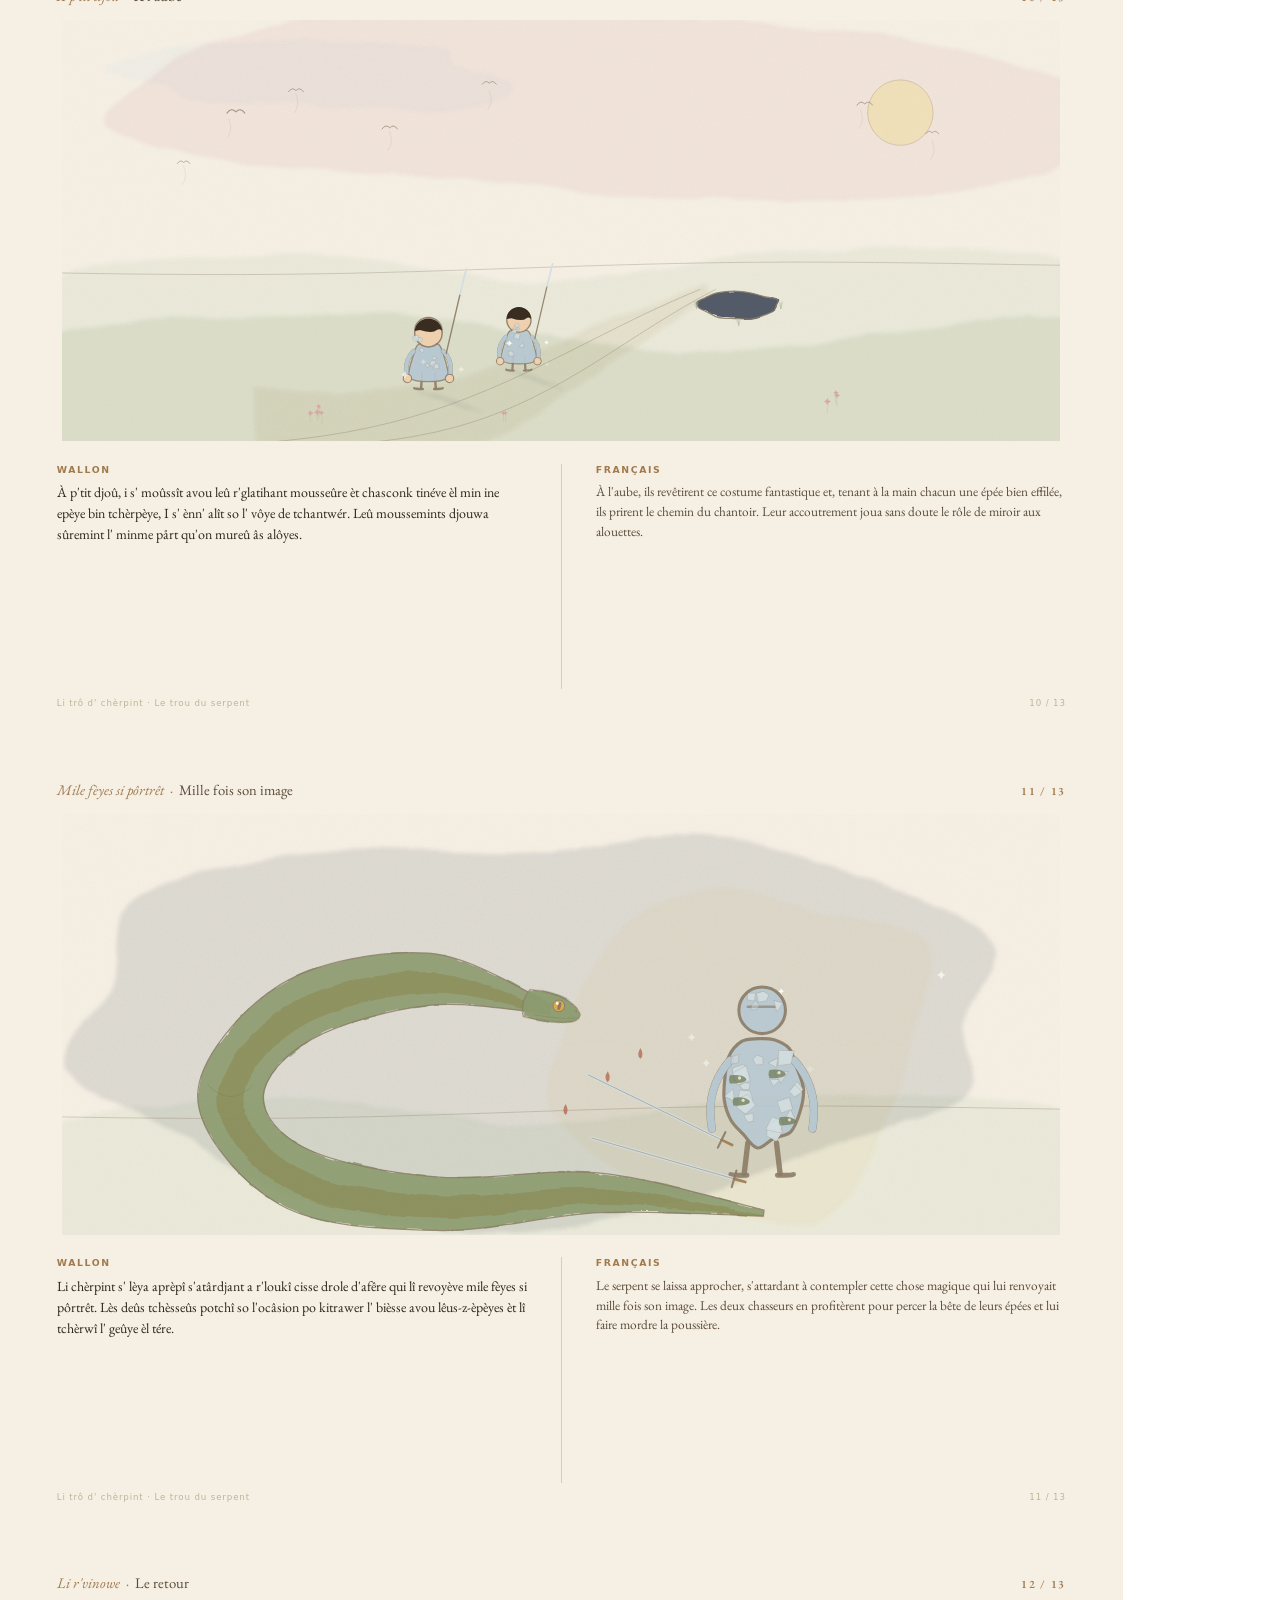
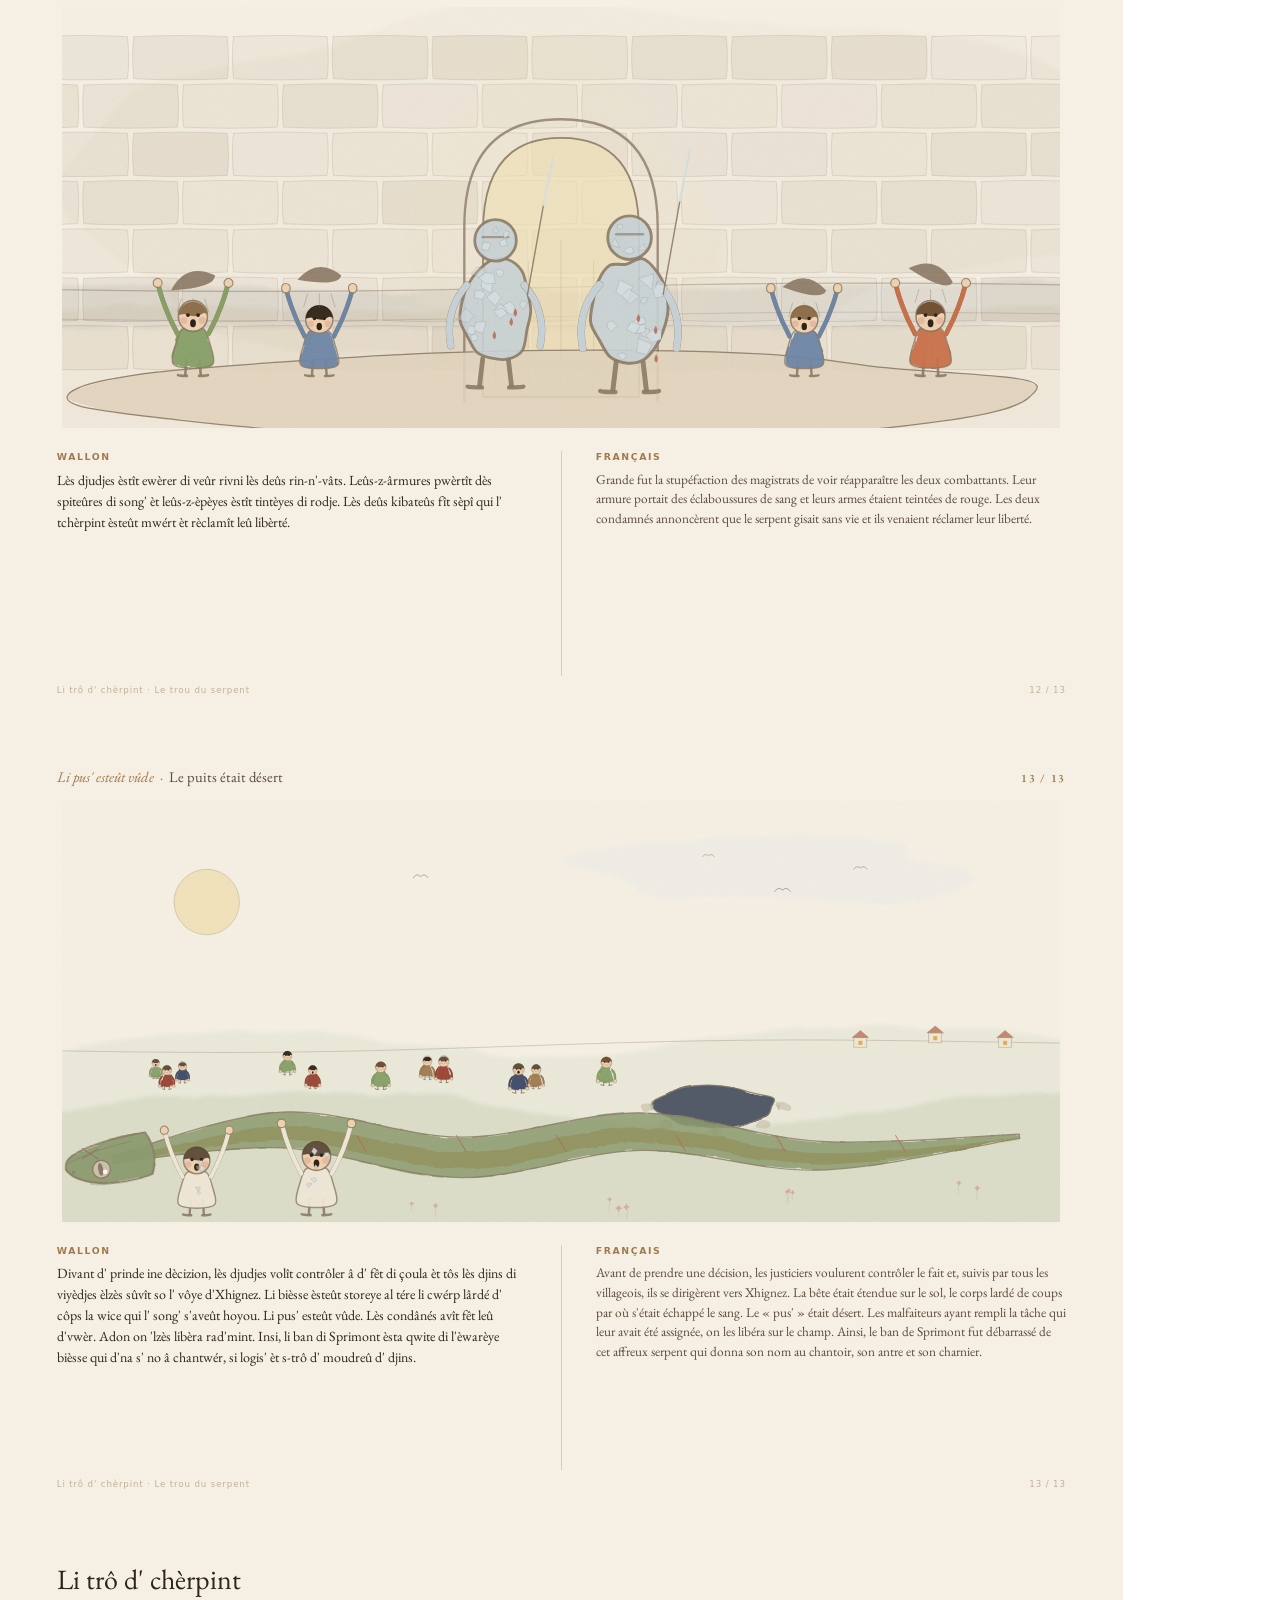
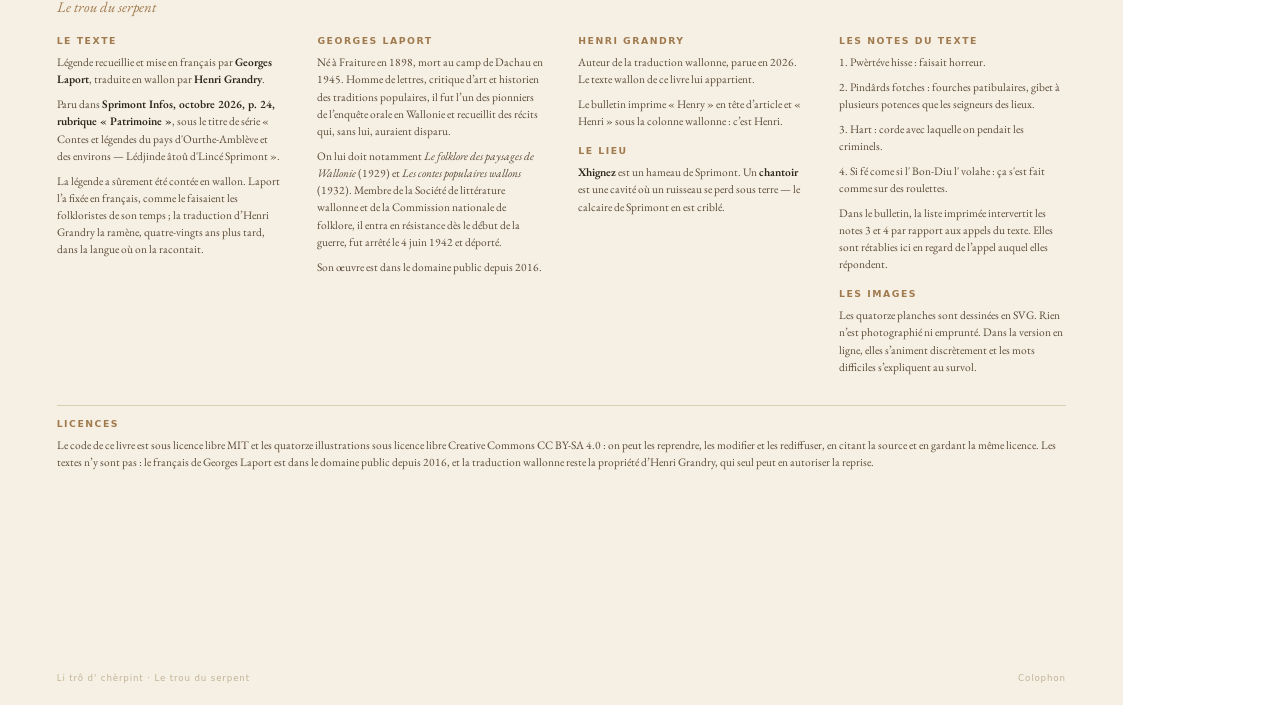
==== commit 0395f992: "feat: licences libres sur le code et les illustrations, textes aux auteurs Quatre régimes désormais " ====
--- a/impression.html
+++ b/impression.html
@@ -98,6 +98,8 @@
     +'<div><h3>Les notes du texte</h3>'+D.notes.map(function(n){return '<p>'+n.n+'. '+n.texte+'</p>'}).join('')
     +'<p>Dans le bulletin, la liste imprimée intervertit les notes 3 et 4 par rapport aux appels du texte. Elles sont rétablies ici en regard de l’appel auquel elles répondent.</p>'
     +'<h3 style="margin-top:4mm">Les images</h3><p>Les quatorze planches sont dessinées en SVG. Rien n’est photographié ni emprunté. Dans la version en ligne, elles s’animent discrètement et les mots difficiles s’expliquent au survol.</p></div>'
+    +'<div style="grid-column:1/-1;border-top:.3mm solid #D9CDB4;padding-top:3mm"><h3>Licences</h3>'
+    +'<p>Le code de ce livre est sous licence libre MIT et les quatorze illustrations sous licence libre Creative Commons CC BY-SA 4.0 : on peut les reprendre, les modifier et les rediffuser, en citant la source et en gardant la même licence. Les textes n’y sont pas : le français de Georges Laport est dans le domaine public depuis 2016, et la traduction wallonne reste la propriété d’Henri Grandry, qui seul peut en autoriser la reprise.</p></div>'
     +'</div>'+pied('Colophon')+'</section>');
 
   document.body.insertAdjacentHTML('beforeend',out.join(''));
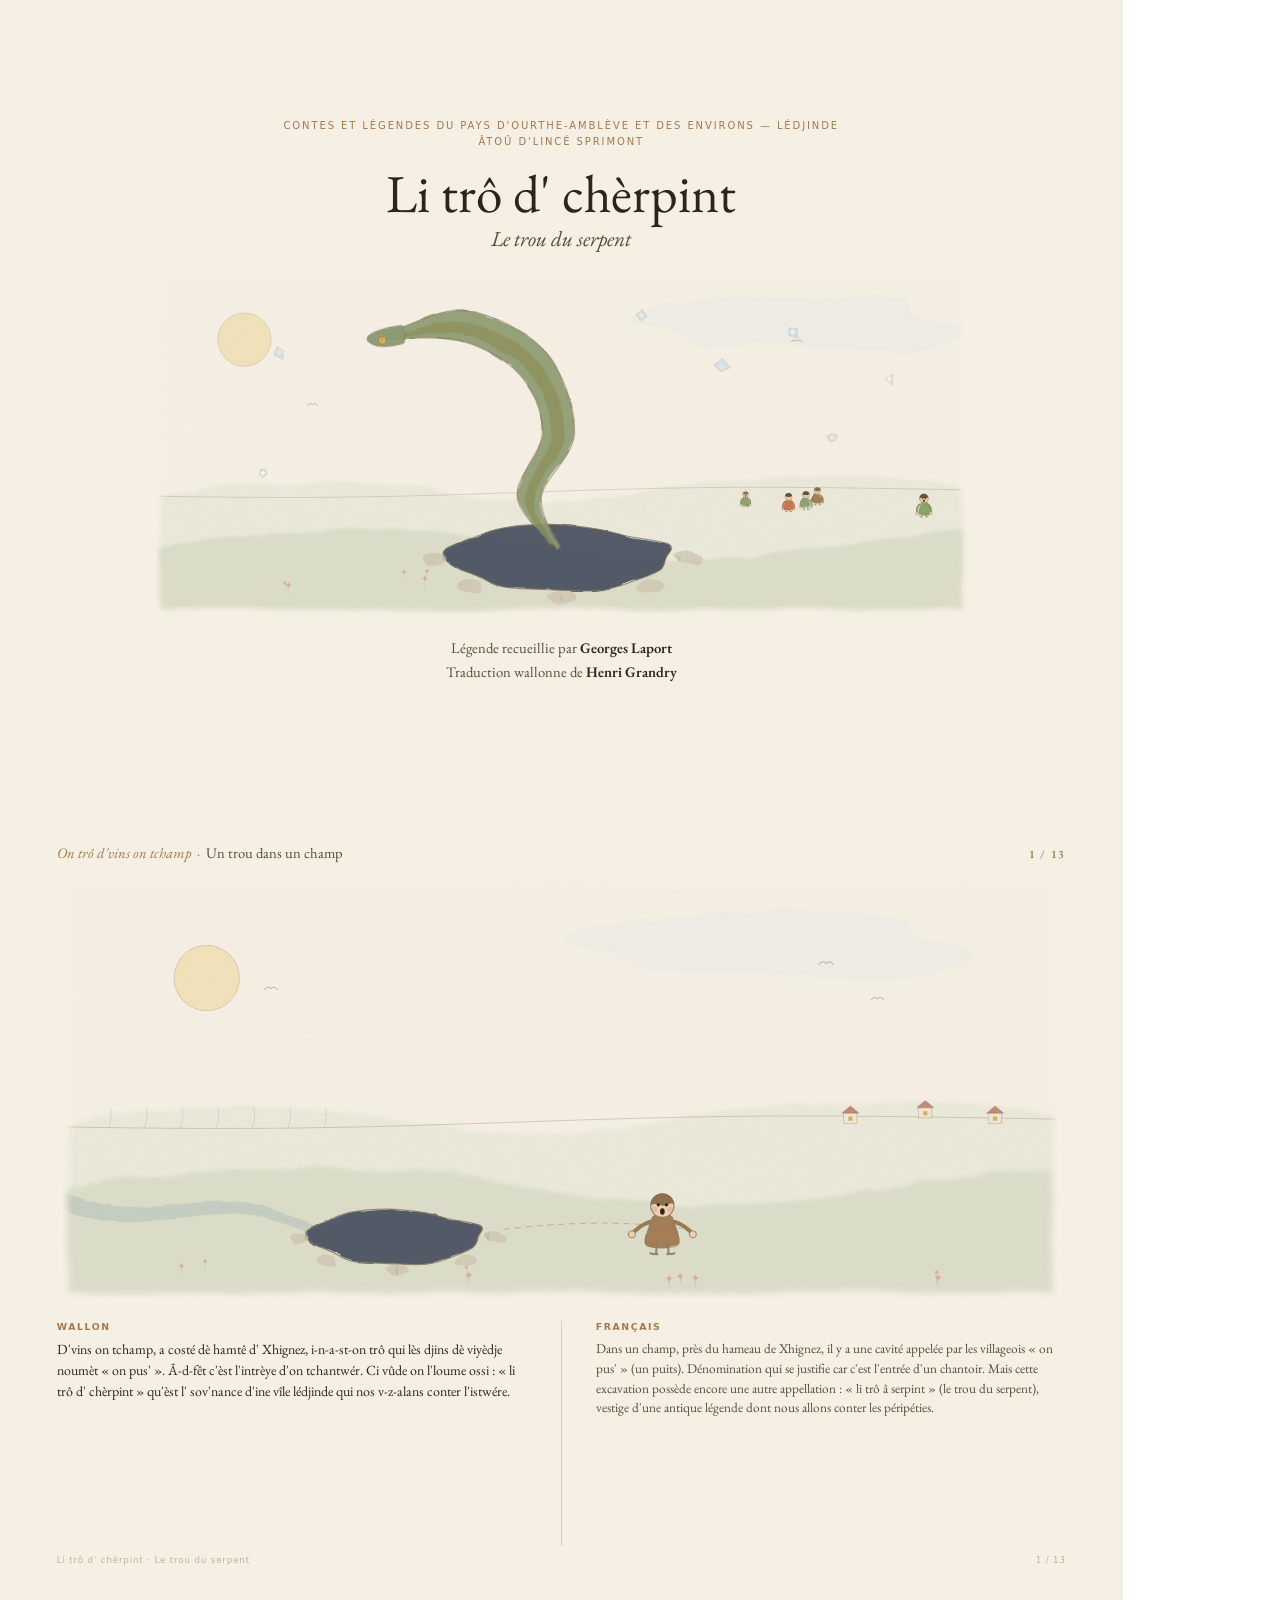
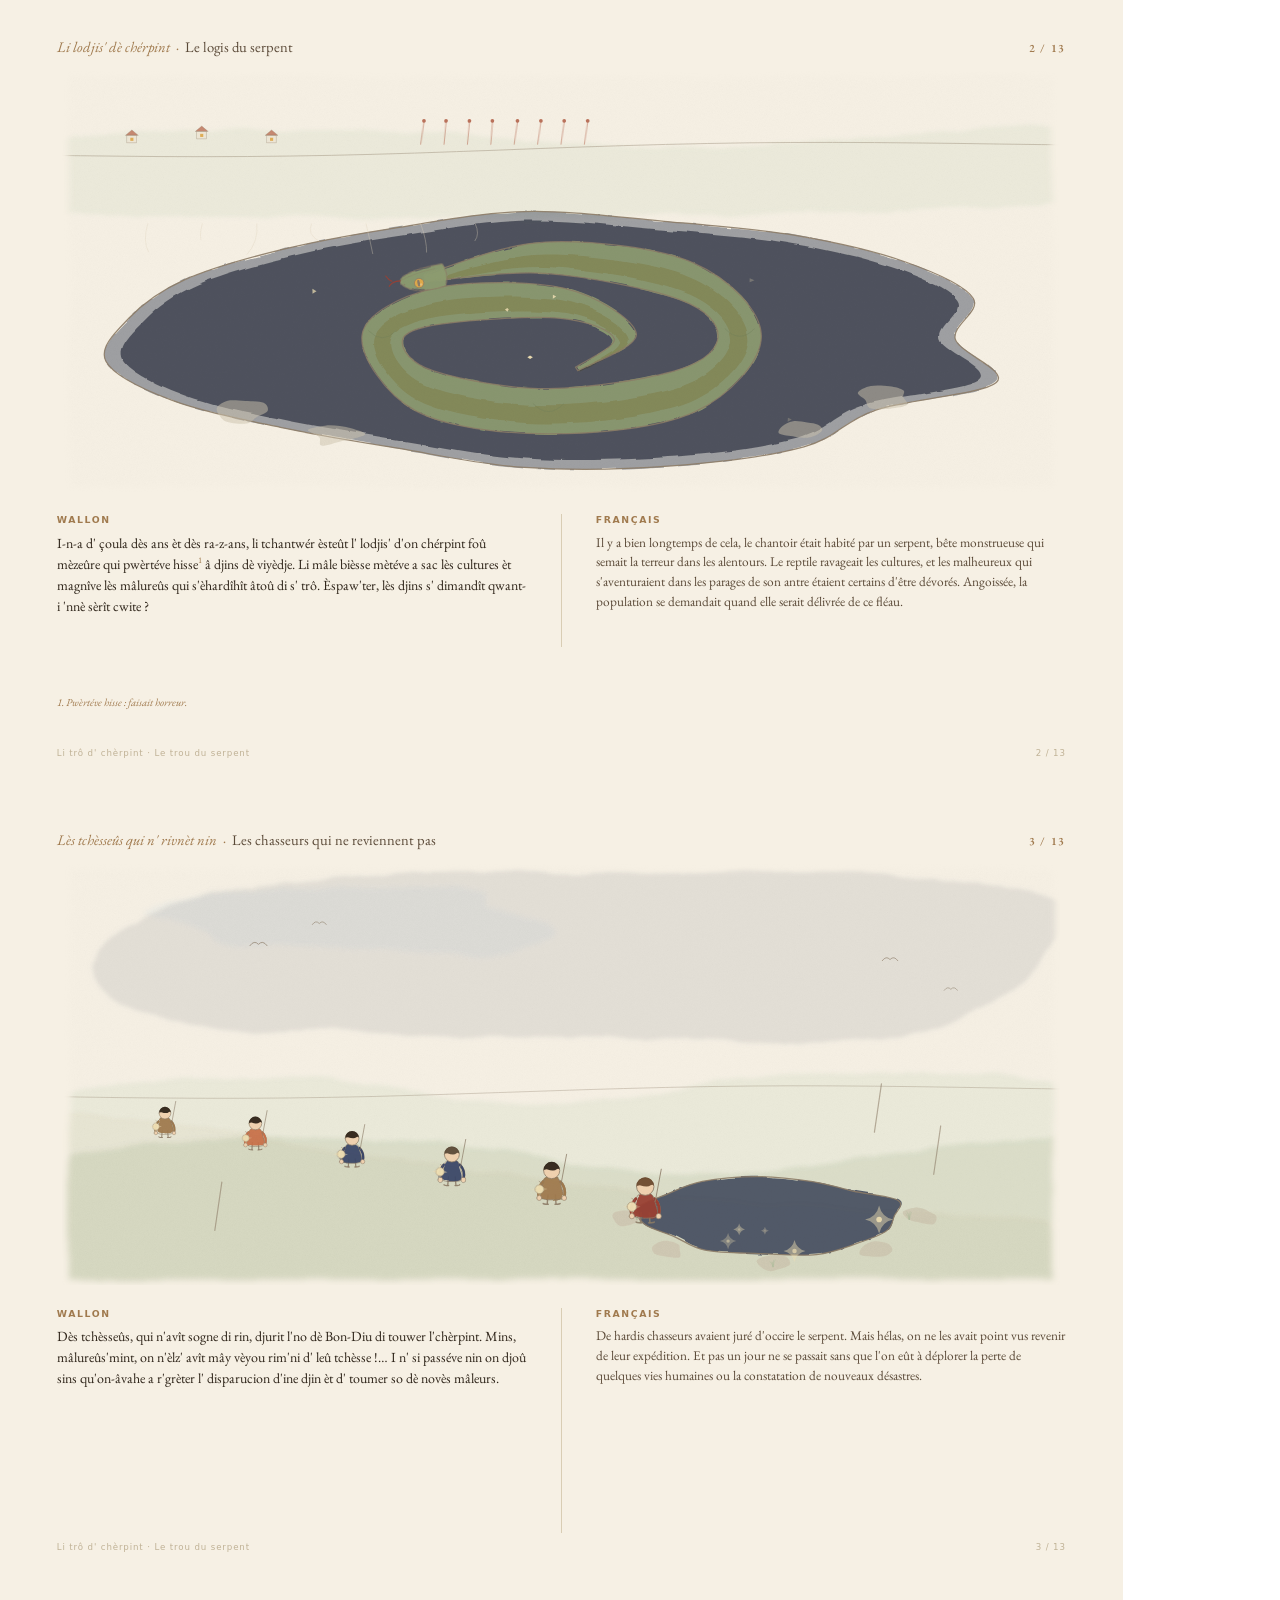
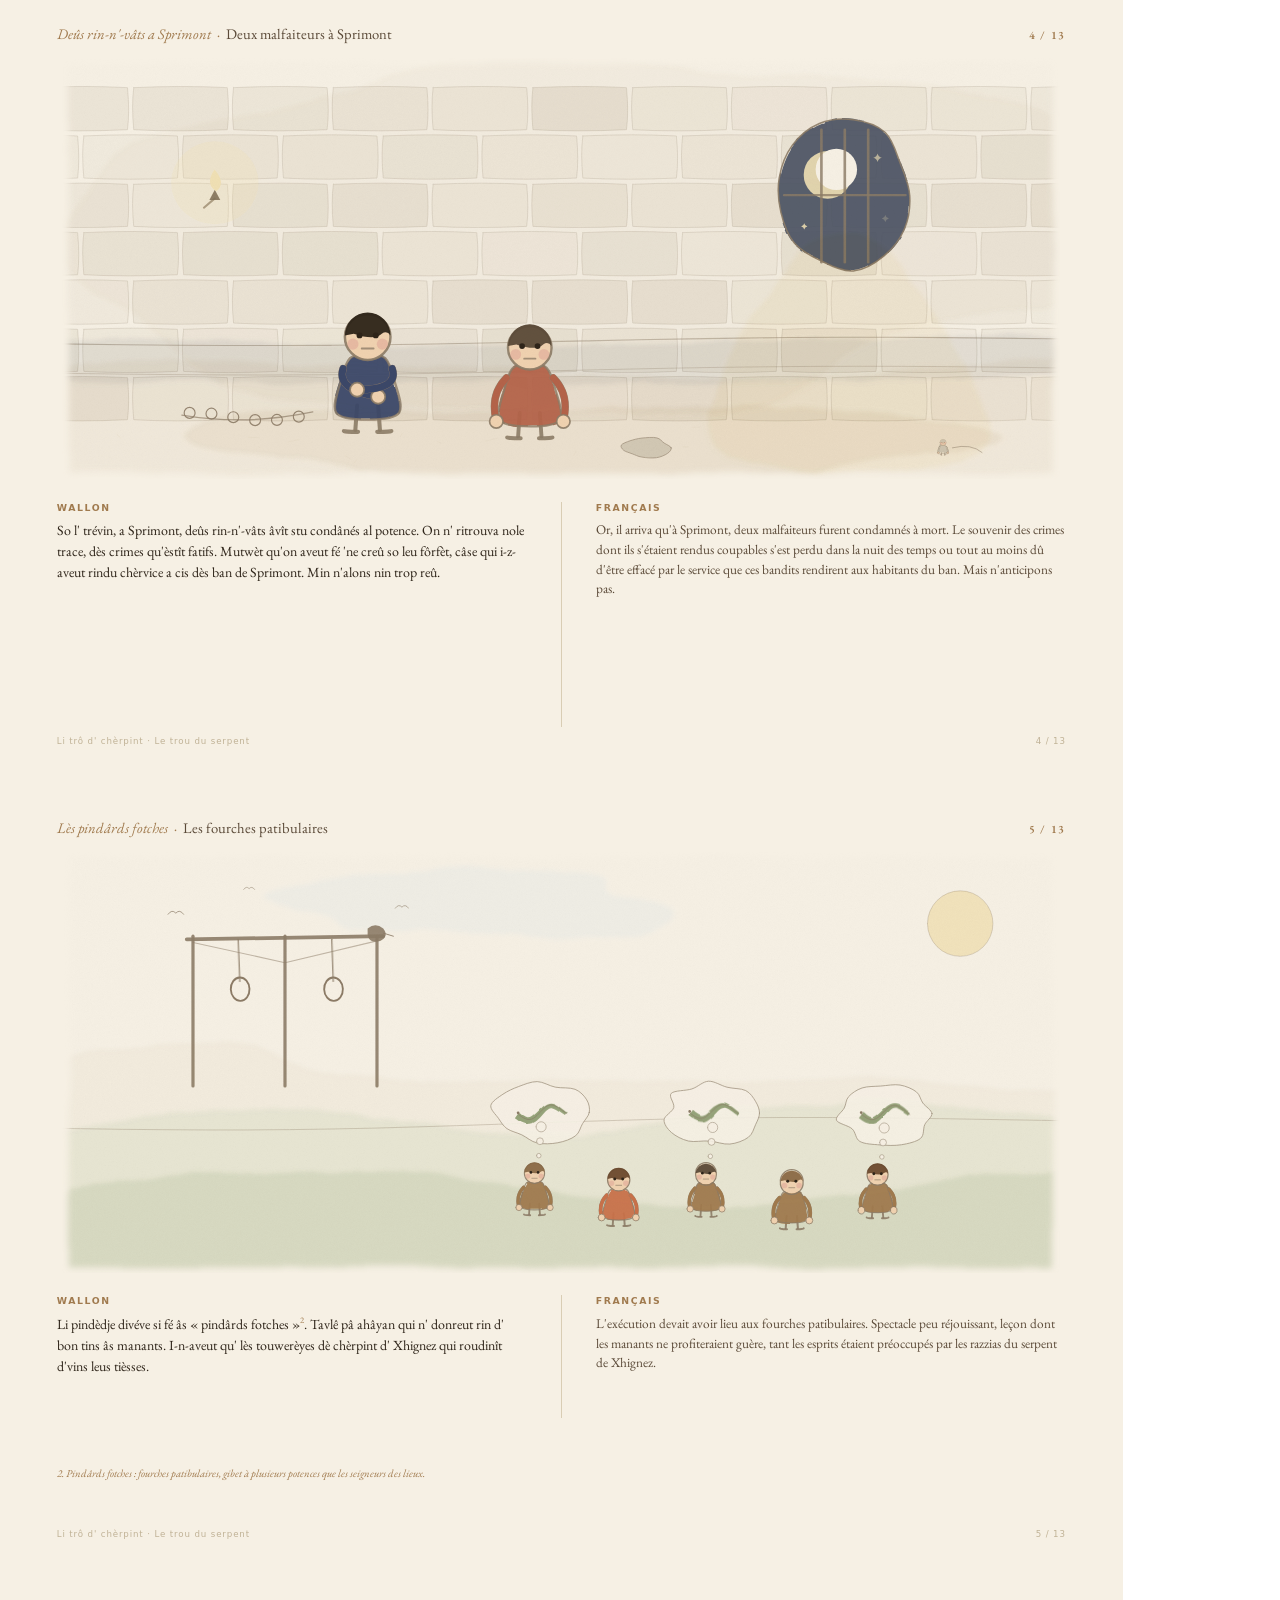
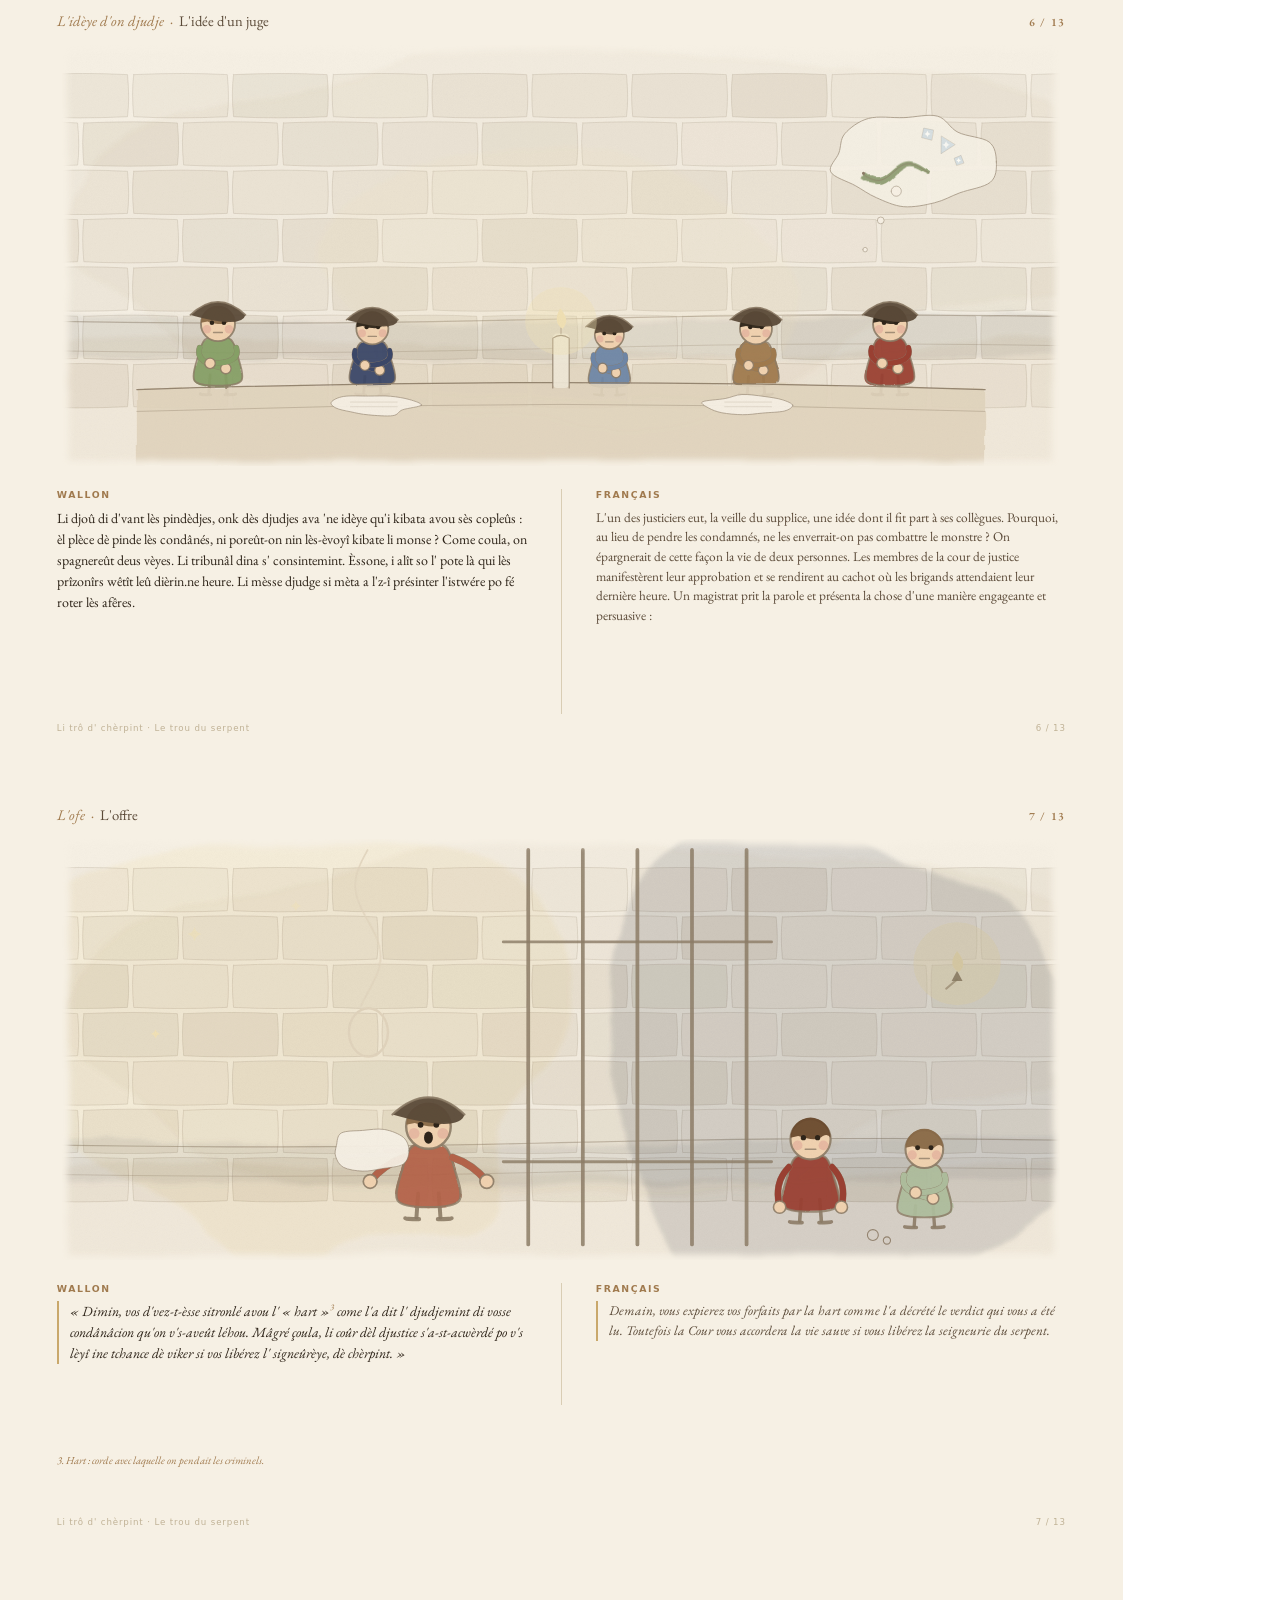
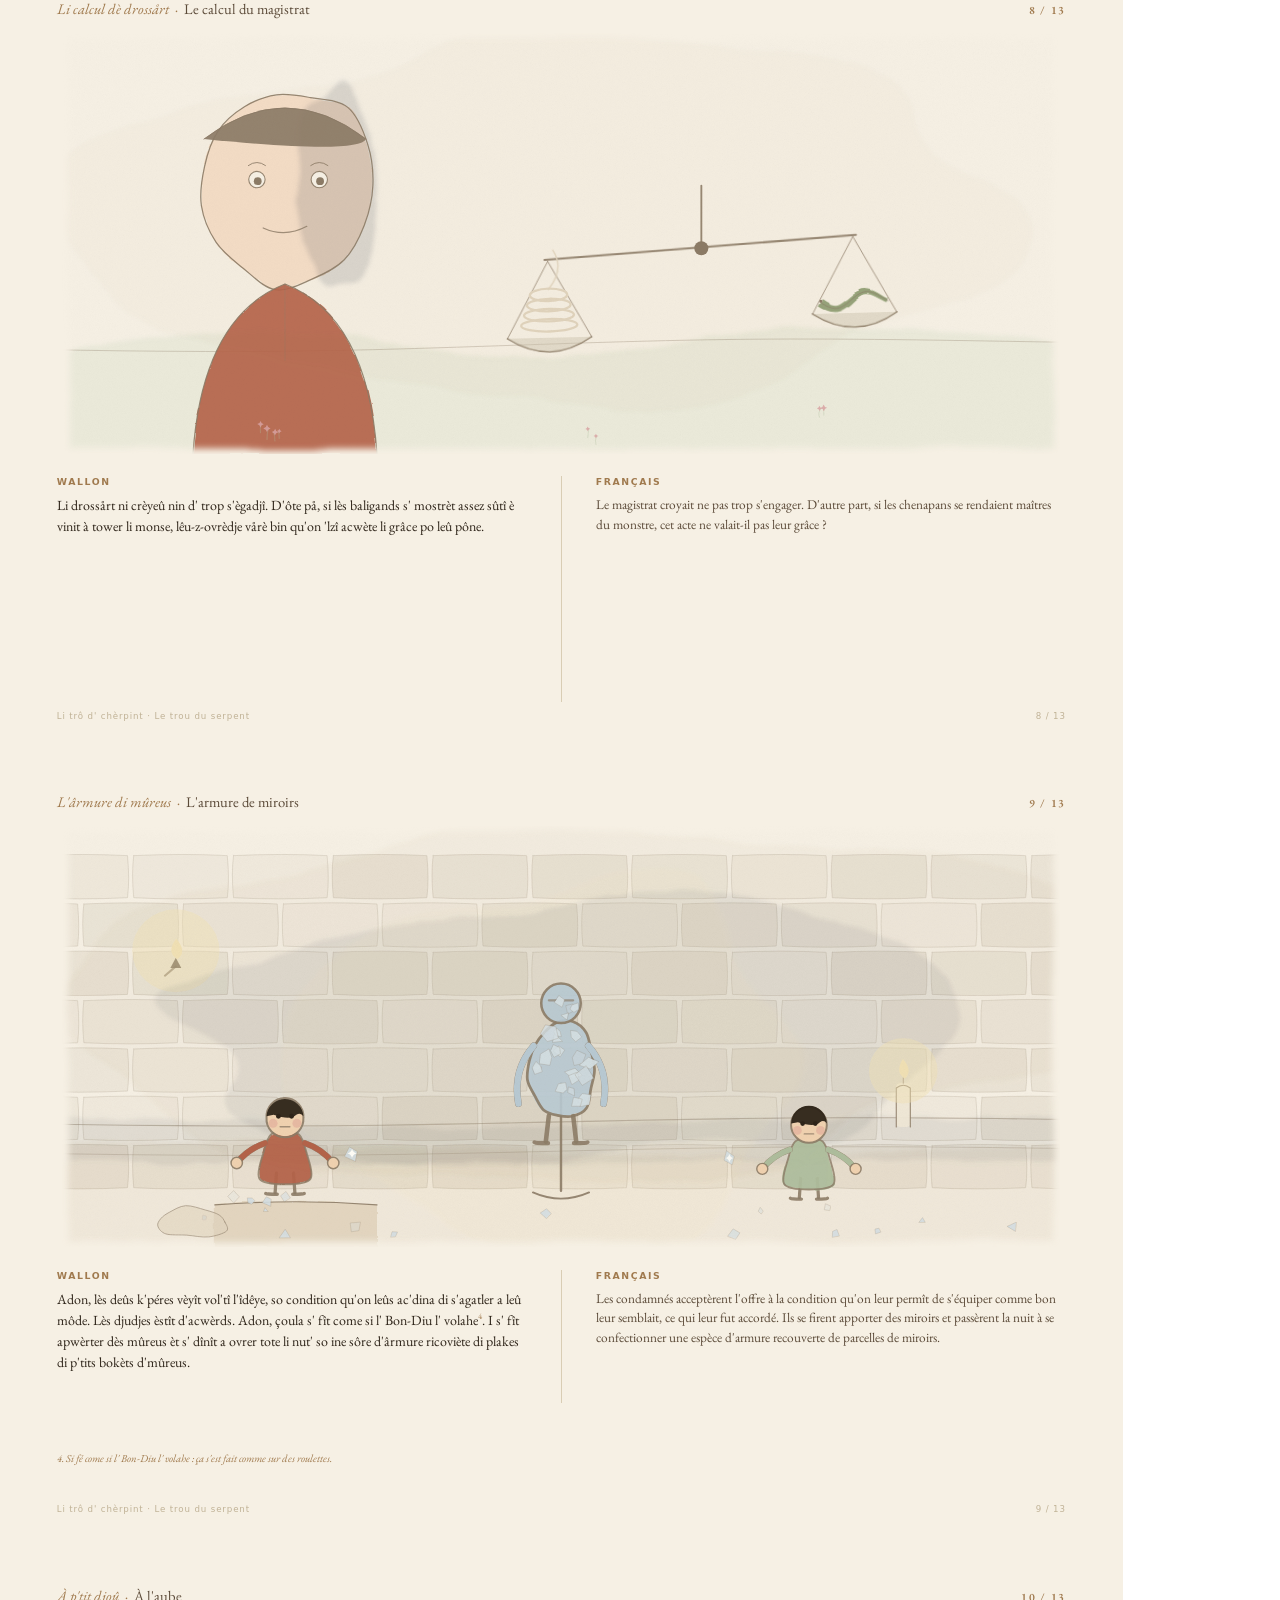
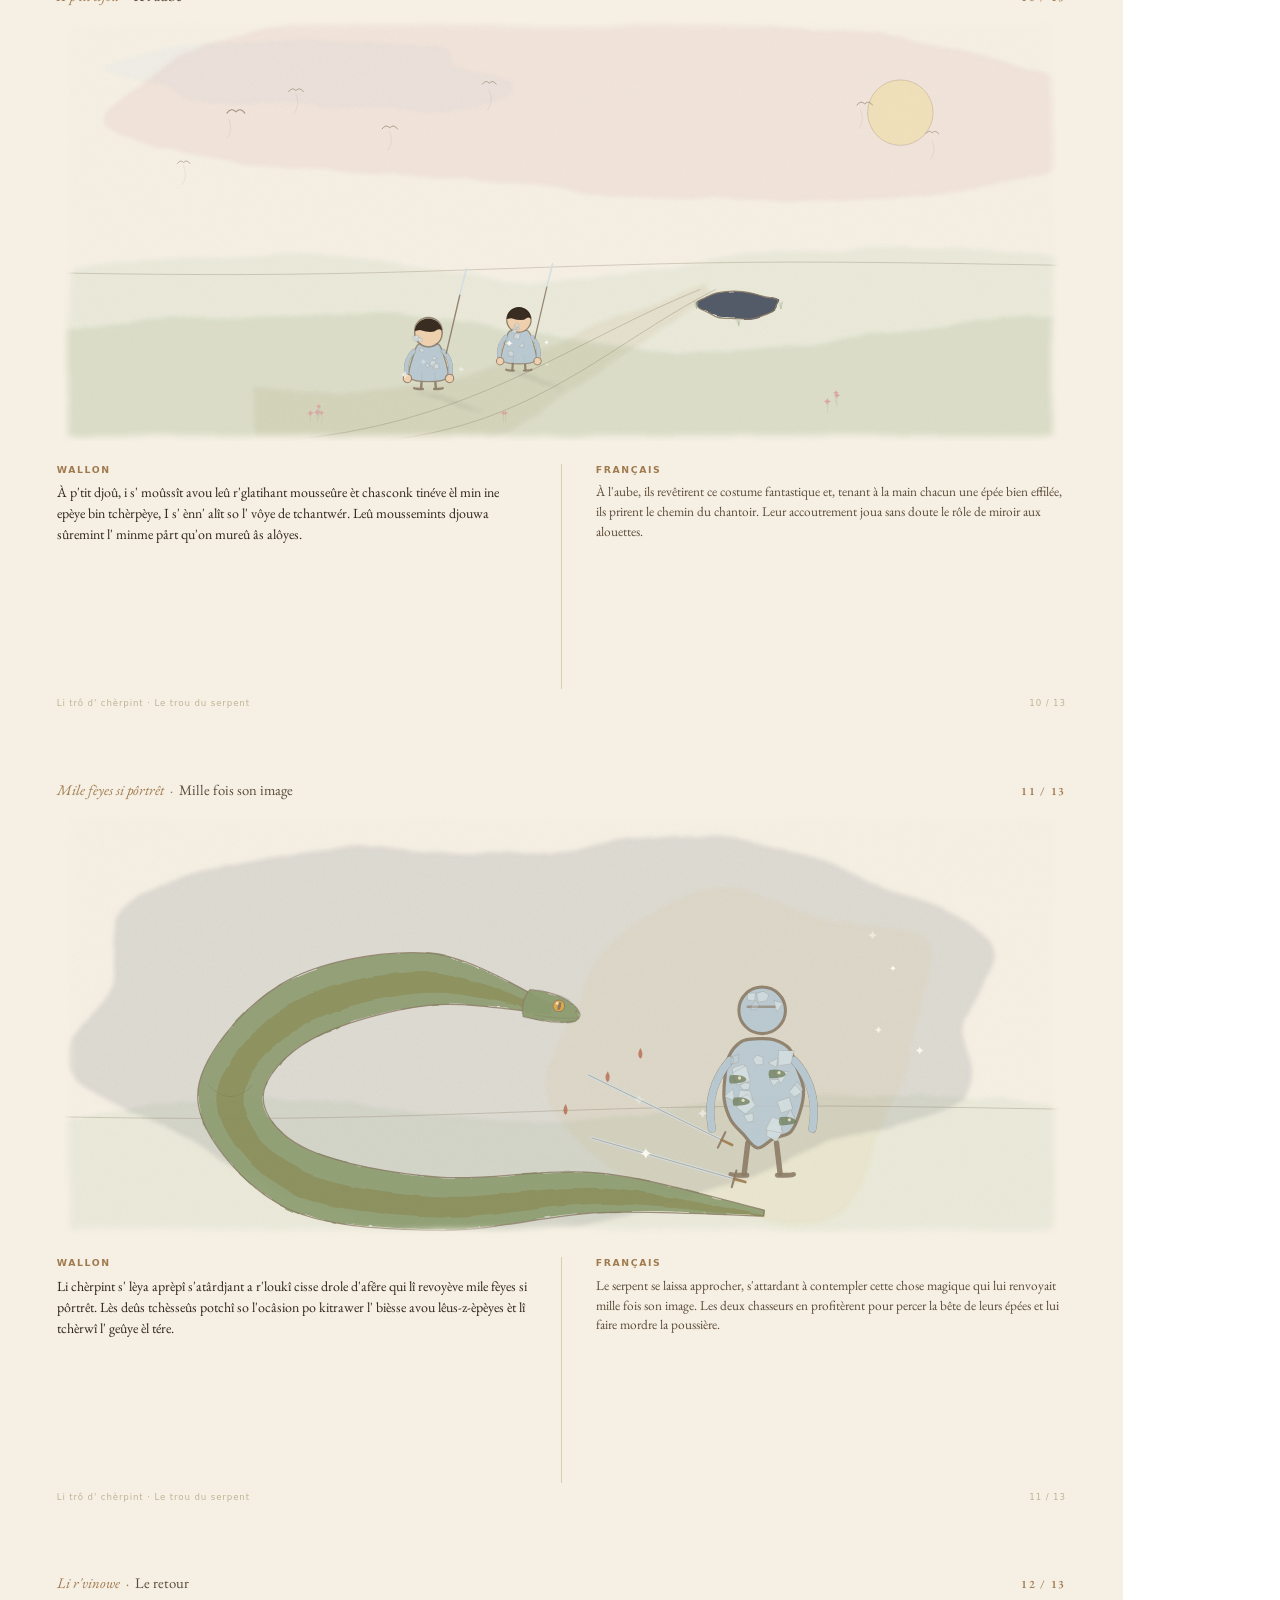
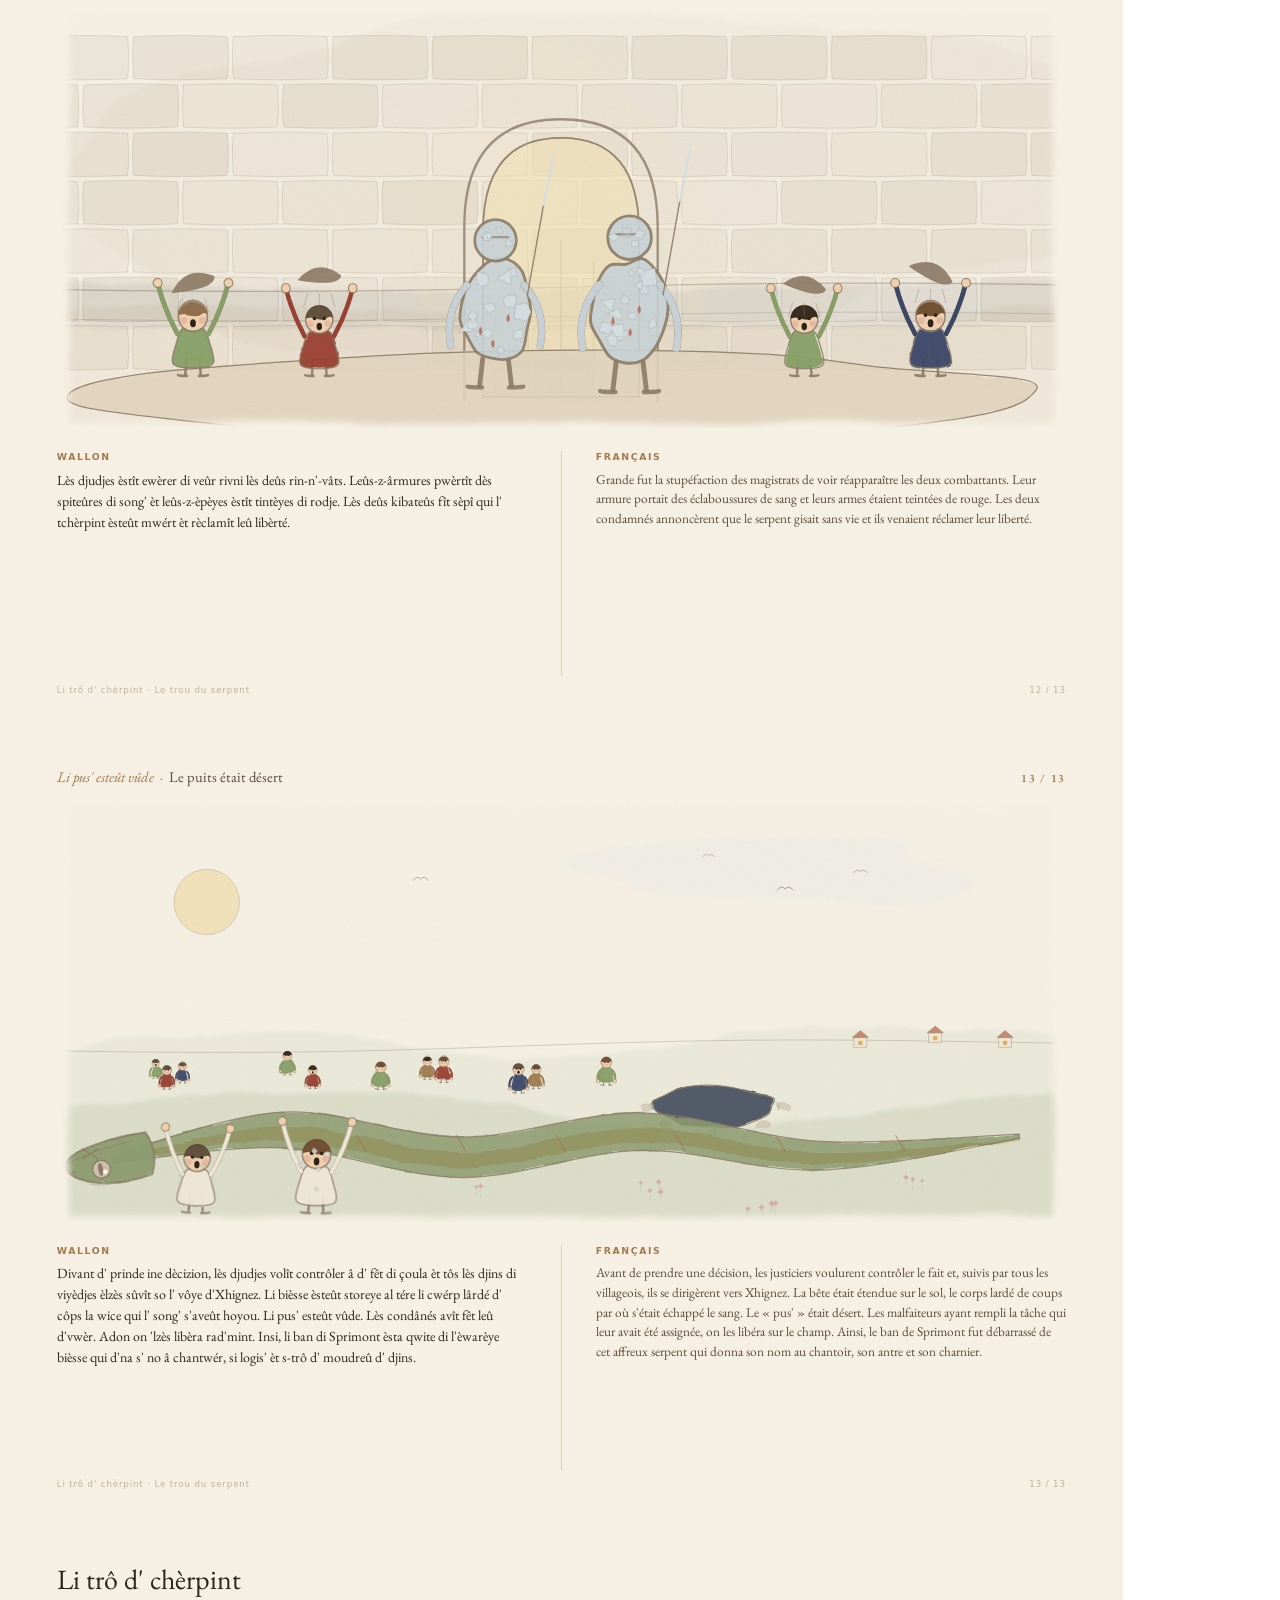
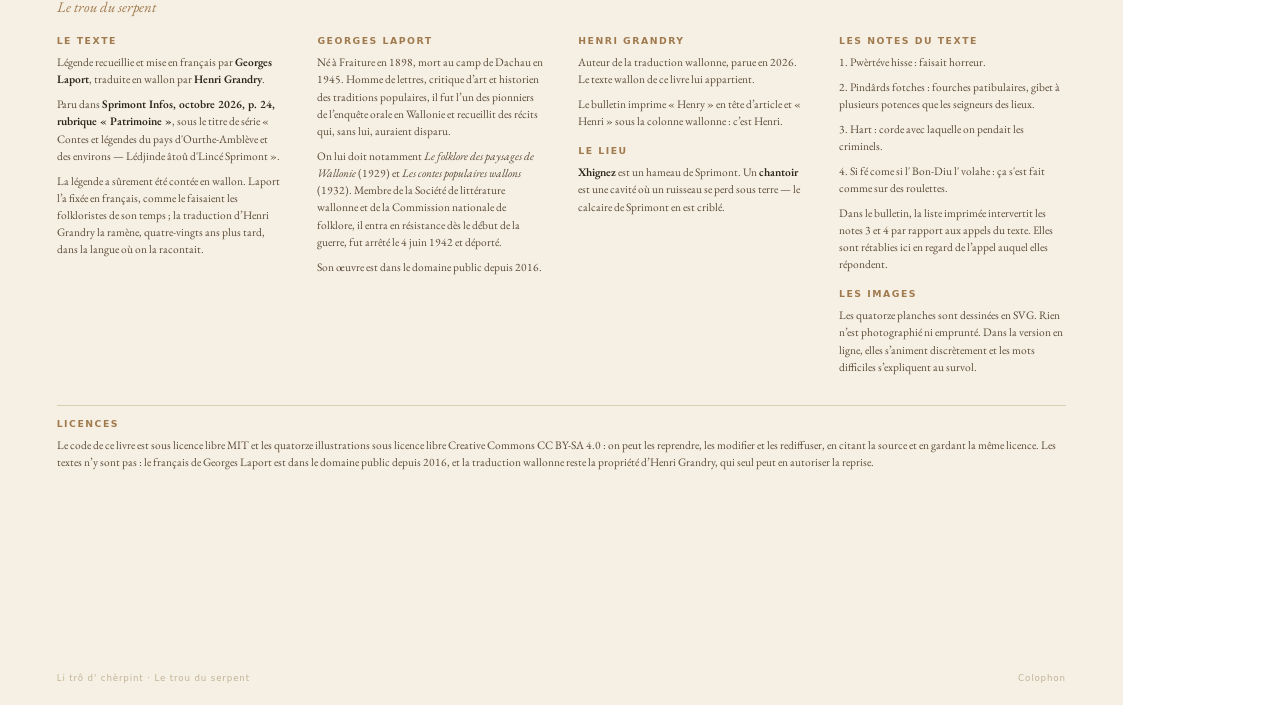
==== commit 58f82199: "fix: empreinte de version sur les planches, contre le cache du navigateur Les noms de fichiers ne ch" ====
--- a/impression.html
+++ b/impression.html
@@ -57,7 +57,7 @@
 <script src="assets/livre-data.js"></script>
 <script>
 (function(){
-  var D=window.LIVRE,M=D.meta,P=D.pages,N={};
+  var D=window.LIVRE,M=D.meta,P=D.pages,N={},V=D.version?'?v='+D.version:'';
   D.notes.forEach(function(n){N[String(n.n)]=n.texte});
   var out=[];
   function pied(t){return '<div class="pied"><span>'+M.titre_wa+' · '+M.titre_fr+'</span><span>'+t+'</span></div>'}
@@ -66,7 +66,7 @@
     +'<div class="serie">'+M.serie+'</div>'
     +'<h1 class="grand-titre" lang="wa">'+M.titre_wa+'</h1>'
     +'<p class="sous-titre">'+M.titre_fr+'</p>'
-    +'<div class="planche"><img src="illustrations/00-couverture.svg" alt=""></div>'
+    +'<div class="planche"><img src="illustrations/00-couverture.svg'+V+'" alt=""></div>'
     +'<p class="credit">Légende recueillie par <b>'+M.auteur_fr+'</b><br>'
     +'Traduction wallonne de <b>'+M.auteur_wa+'</b></p></section>');
 
@@ -77,7 +77,7 @@
     out.push('<section class="feuillet'+(p.citation?' citation':'')+'">'
       +'<div class="entete"><span class="titre-page">'+p.titre_wa+' &nbsp;·&nbsp; <span>'+p.titre_fr+'</span></span>'
       +'<span class="folio">'+p.n+' / '+P.length+'</span></div>'
-      +'<div class="planche"><img src="illustrations/'+p.illus+'.svg" alt=""></div>'
+      +'<div class="planche"><img src="illustrations/'+p.illus+'.svg'+V+'" alt=""></div>'
       +'<div class="textes"><div><div class="langue">Wallon</div><p class="wa" lang="wa">'+p.wa+'</p></div>'
       +'<div class="filet"></div>'
       +'<div><div class="langue">Français</div><p class="fr" lang="fr">'+p.fr+'</p></div>'
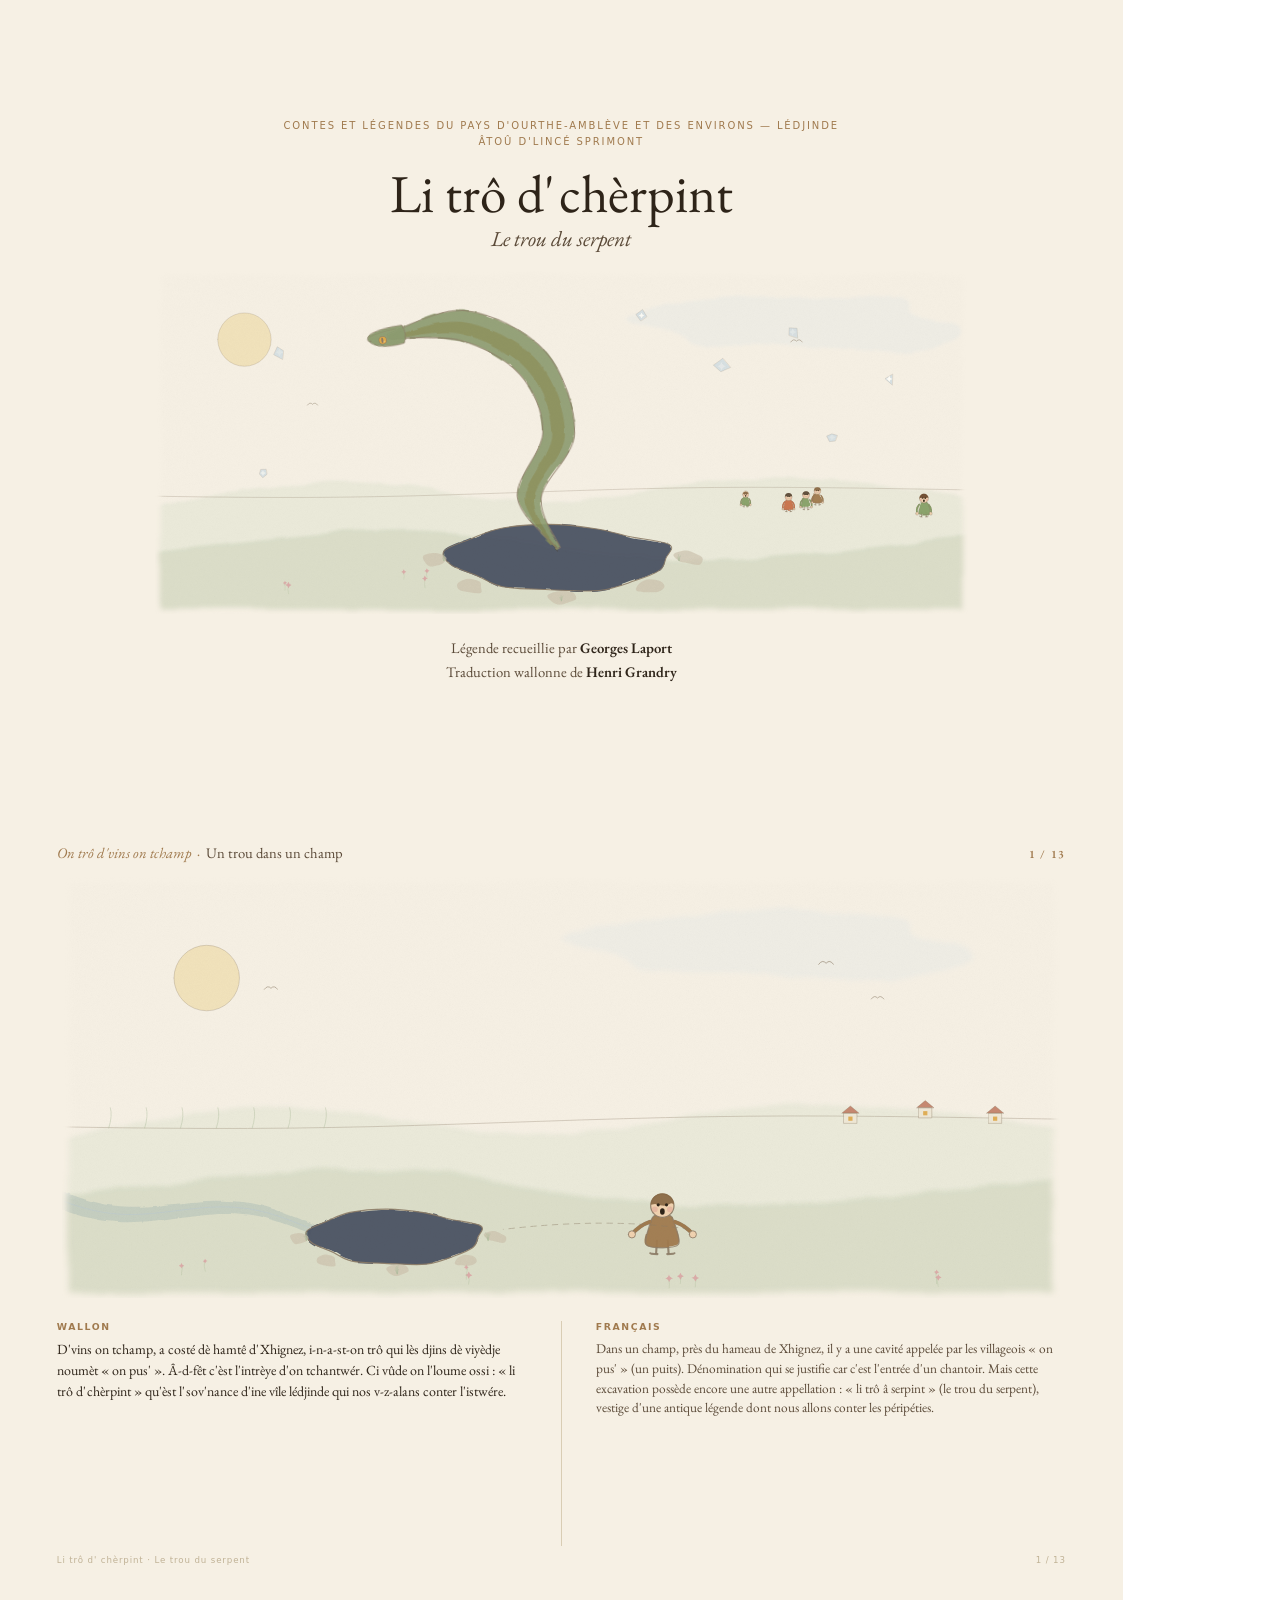
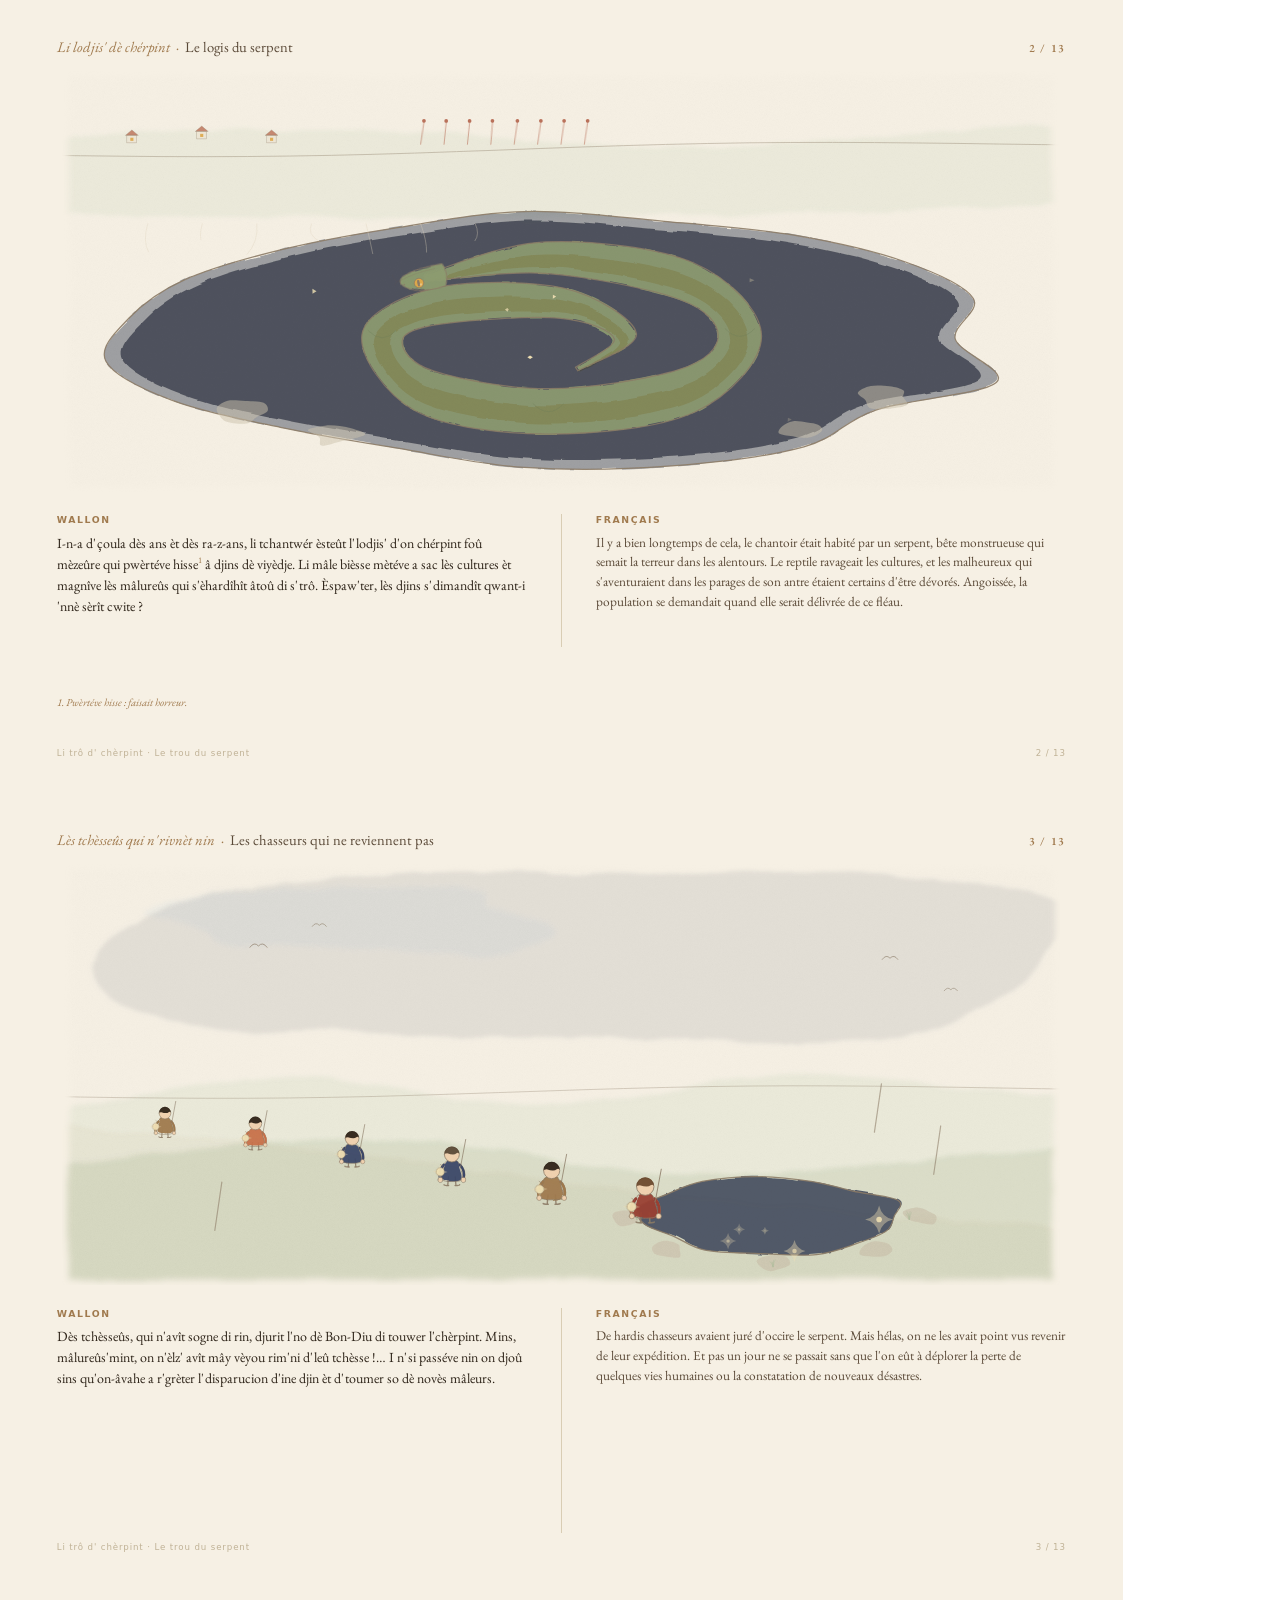
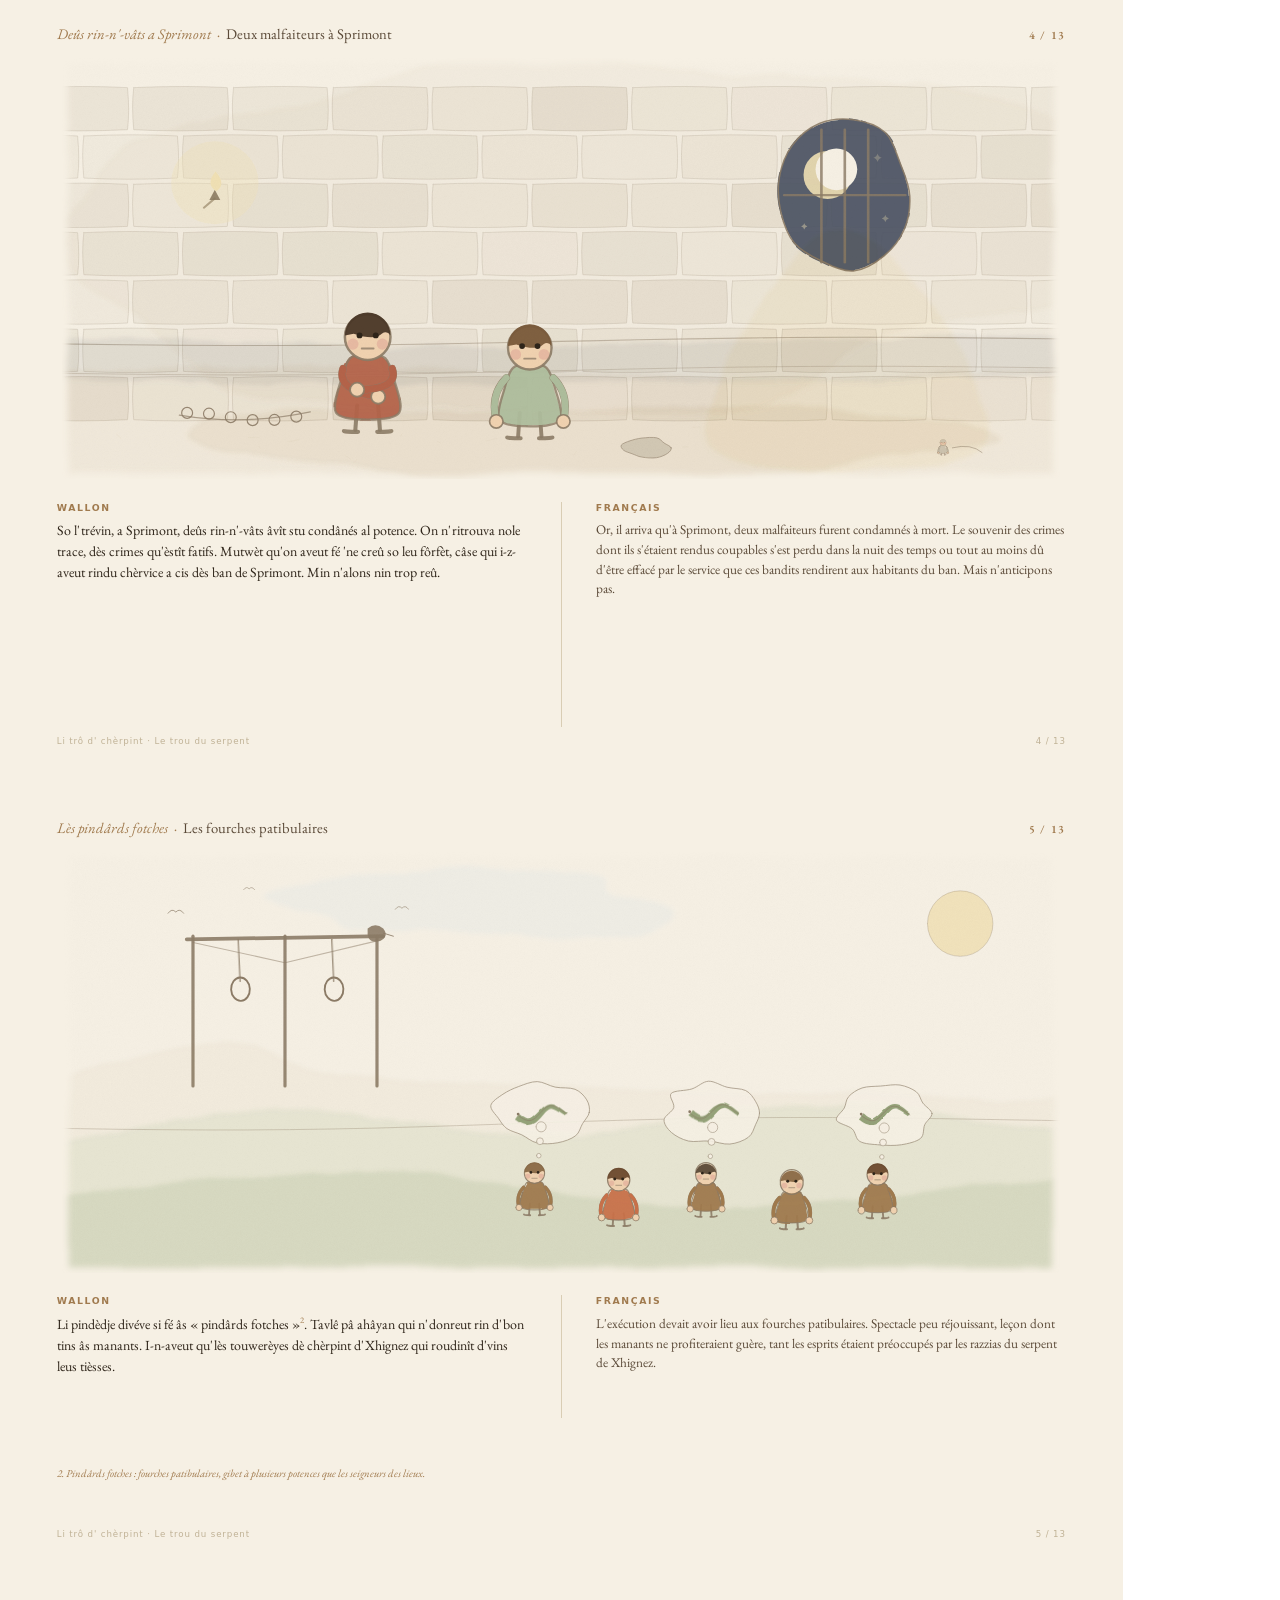
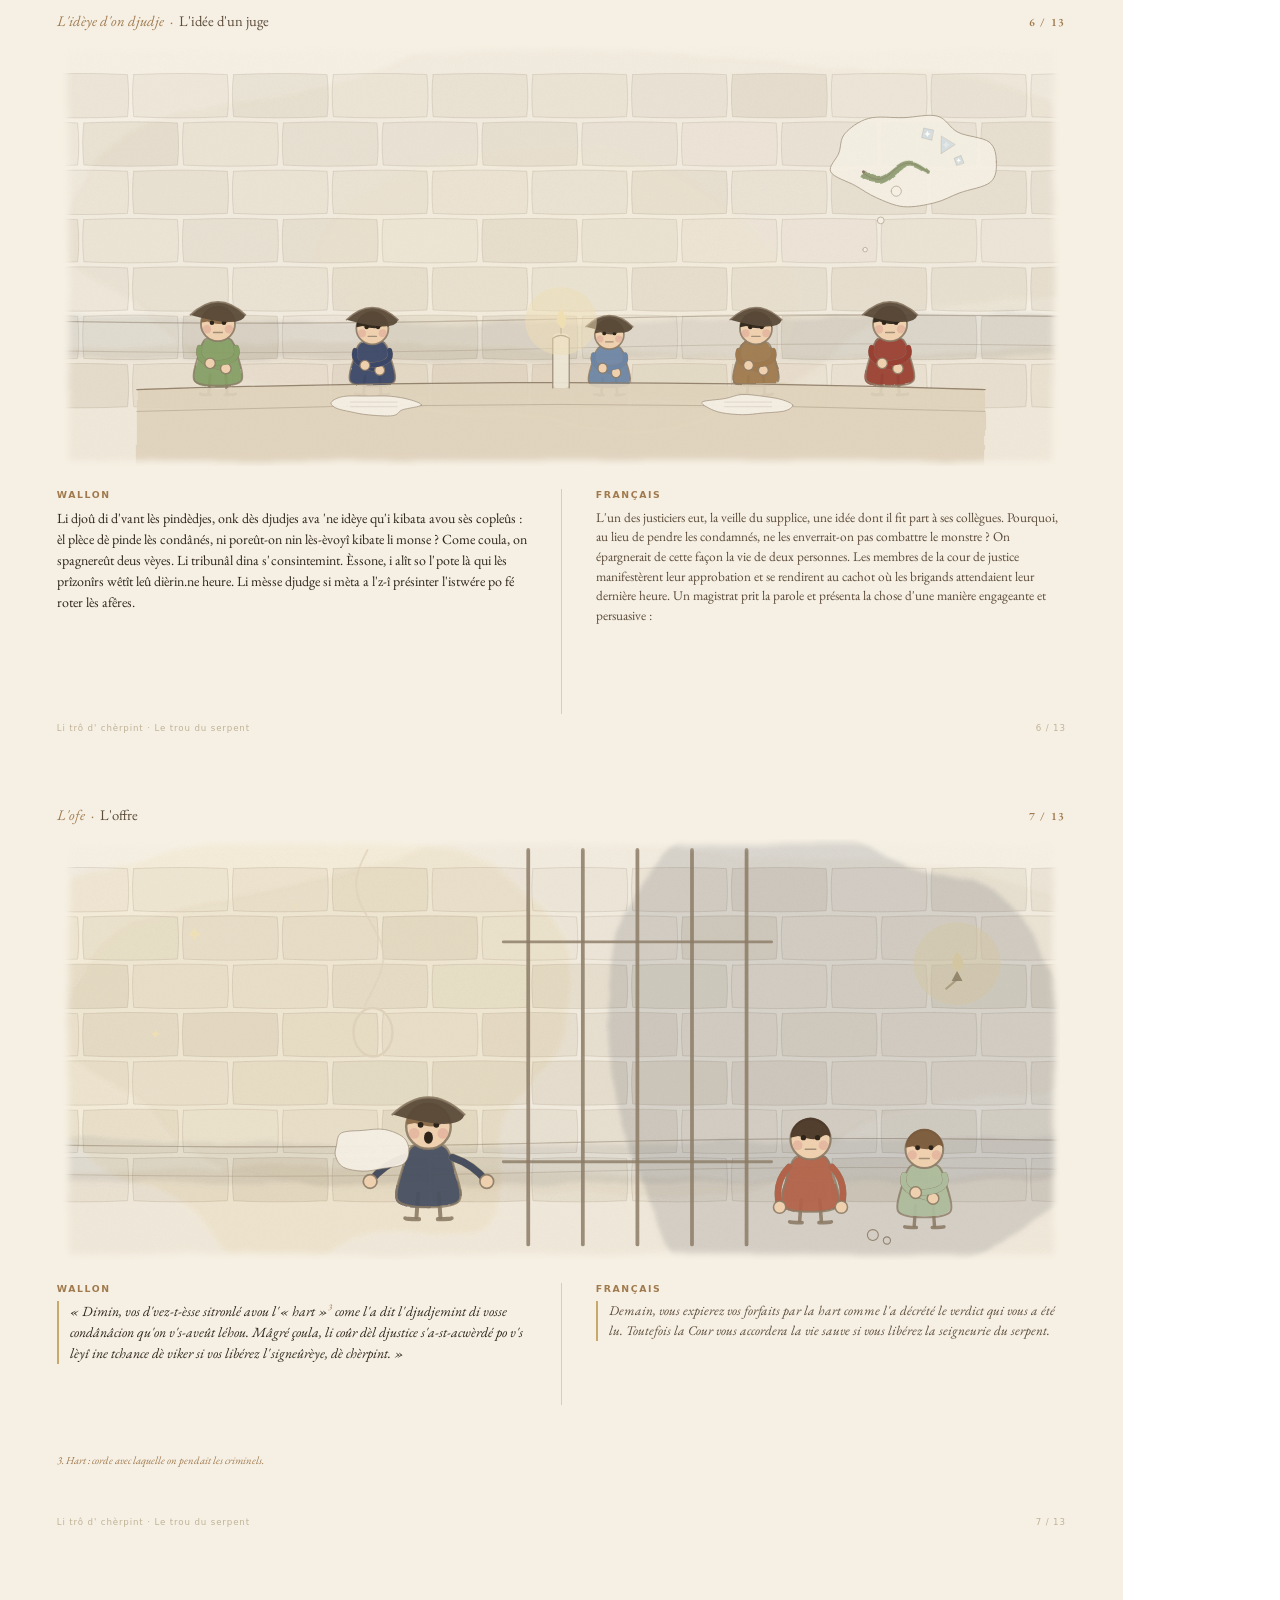
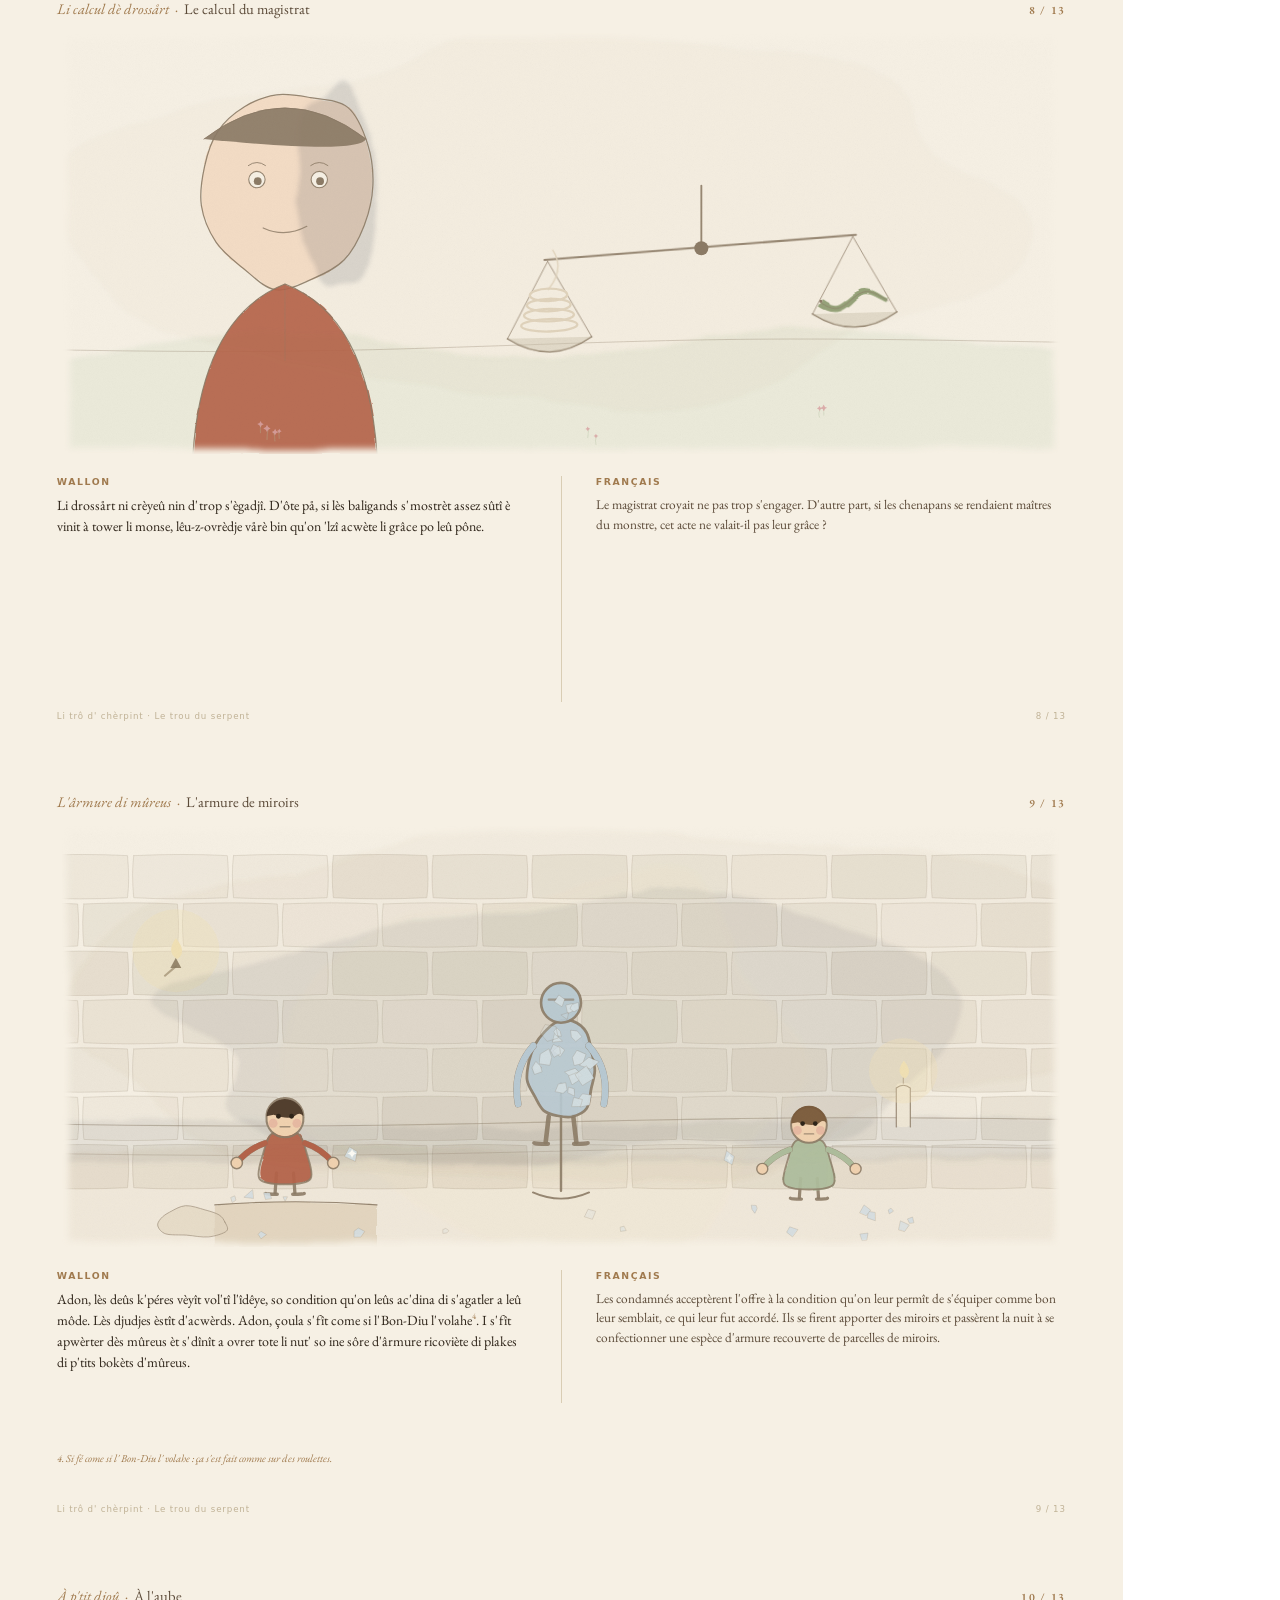
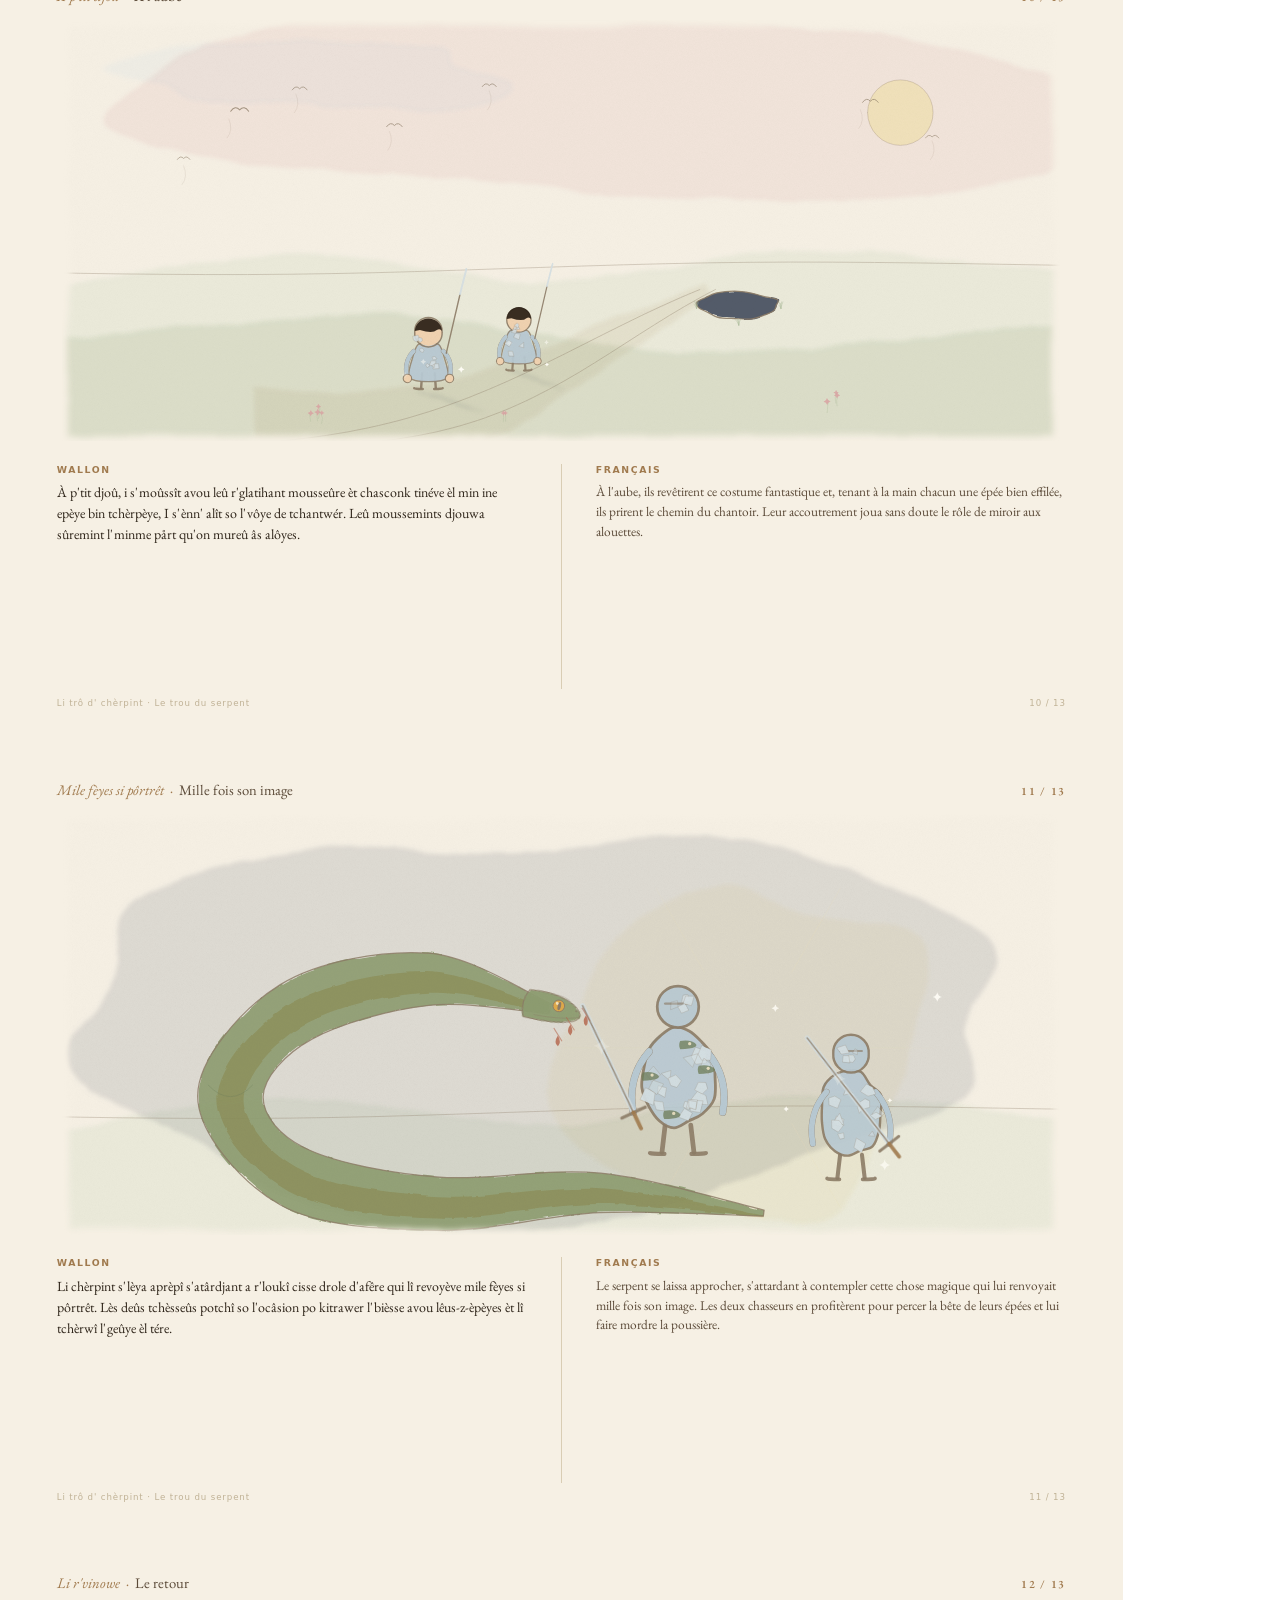
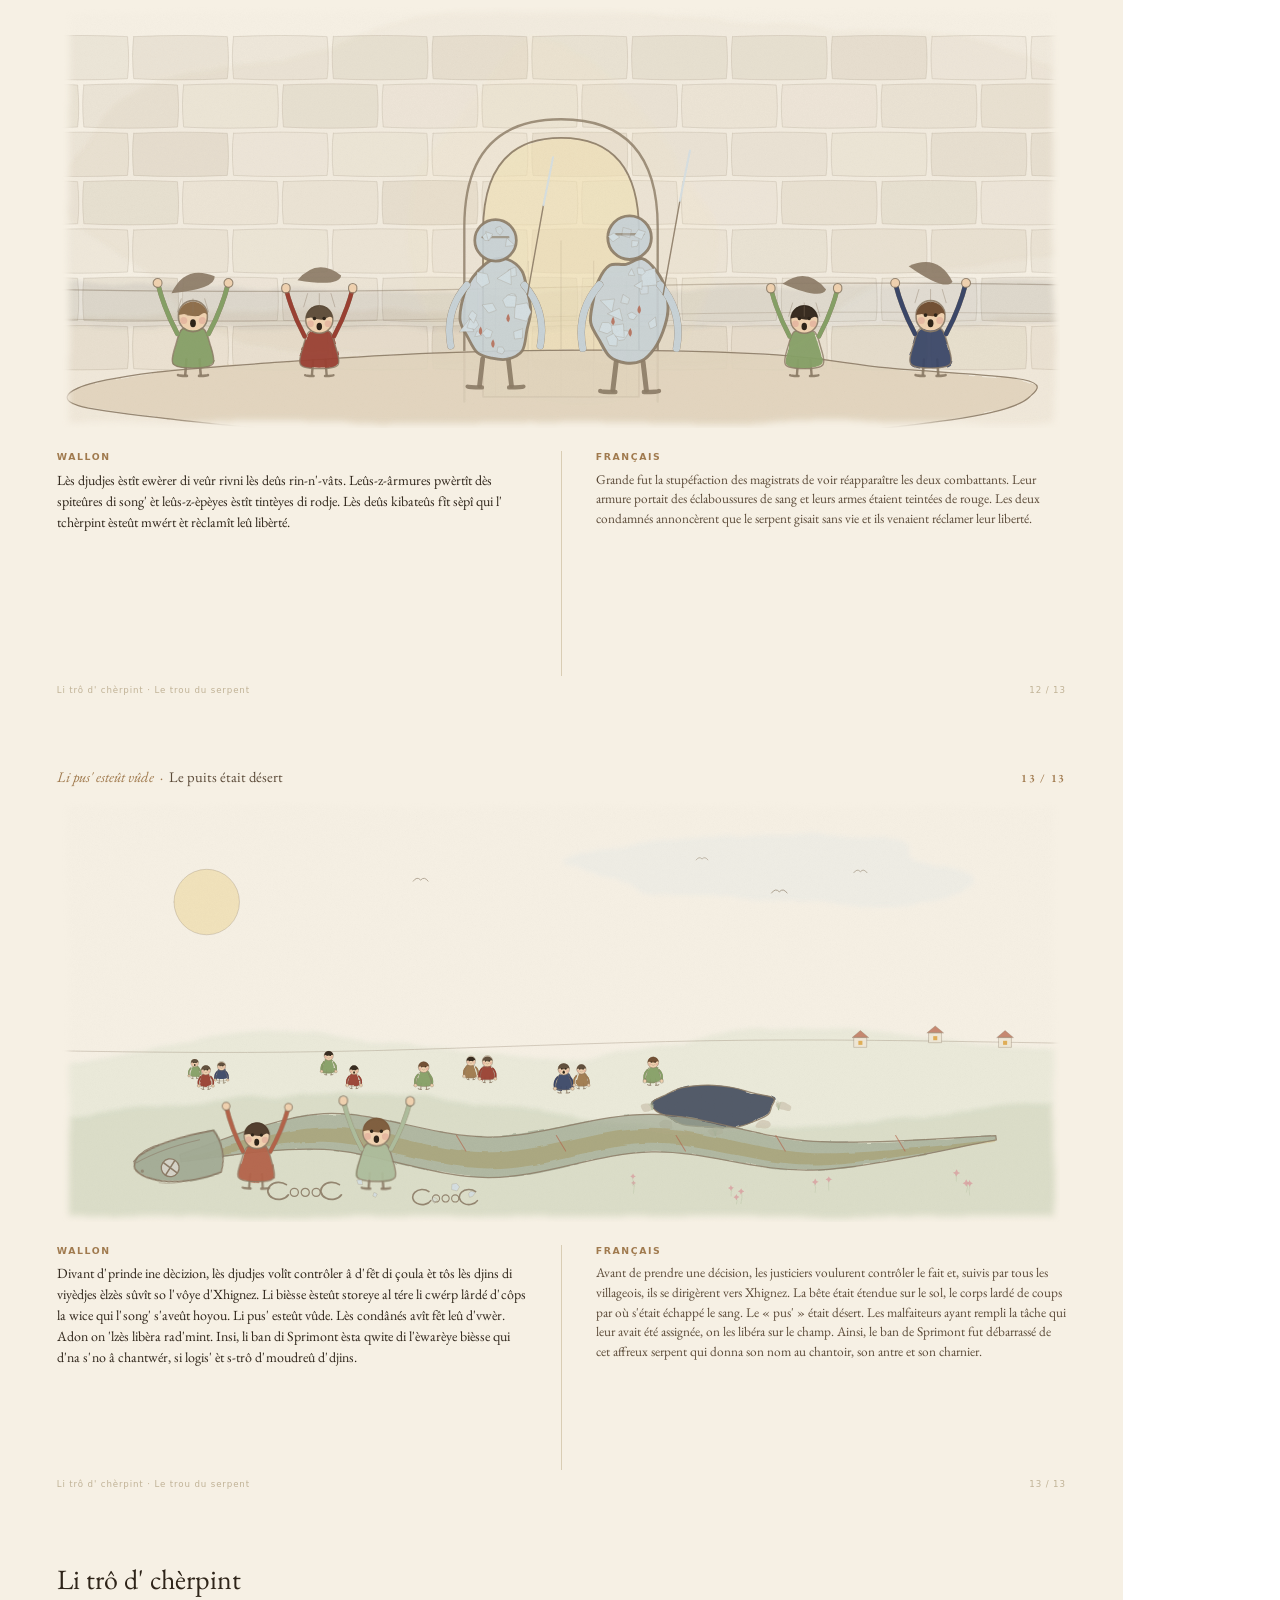
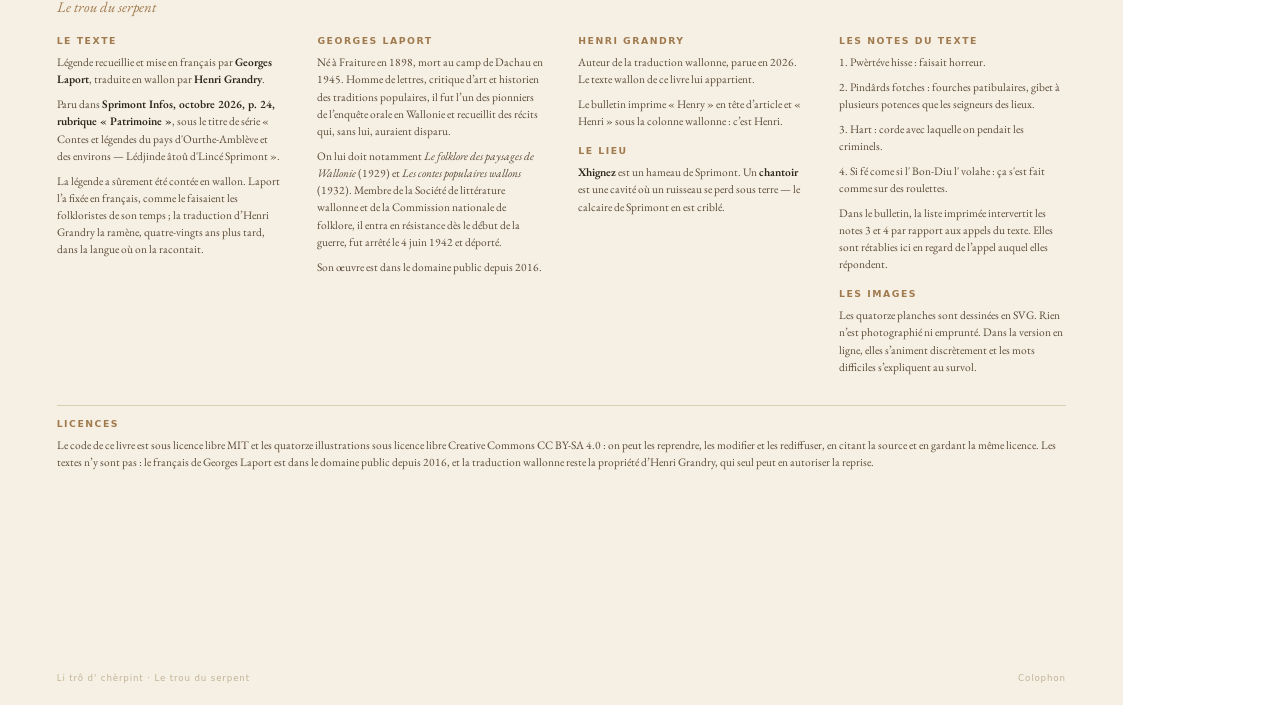
==== commit 2bbf2bdc: "feat: resserrer le blanc après les élisions wallonnes Dans « d' chèrpint », l'apostrophe a déjà de l" ====
--- a/impression.html
+++ b/impression.html
@@ -17,7 +17,7 @@
 .feuillet:last-child{page-break-after:auto}
 .entete{display:flex;justify-content:space-between;align-items:baseline;padding-bottom:4mm;flex:0 0 auto}
 .titre-page{font-style:italic;color:#A07A4E;font-size:11pt}
-.titre-page span{color:#5B4A38;font-style:normal}
+.titre-page .tp-fr{color:#5B4A38;font-style:normal}
 .folio{font-size:8.5pt;letter-spacing:.12em;color:#A07A4E;font-weight:600}
 .planche{flex:0 0 auto;text-align:center}
 .planche img{width:264mm;height:auto;display:block;margin:0 auto}
@@ -29,6 +29,7 @@
 .fr{font-size:10pt;line-height:1.48;color:#5B4A38}
 .citation .wa,.citation .fr{font-style:italic;padding-left:3mm;border-left:.6mm solid #C9A86B}
 sup{font-size:.62em;color:#A07A4E}
+.el{margin-right:-.13em}
 .notes{grid-column:1/-1;padding-top:3mm;font-size:8pt;color:#A07A4E;font-style:italic}
 .notes p{margin-top:.8mm}
 
@@ -75,7 +76,7 @@
     while((m=re.exec(p.wa)))ids.push(m[1]);
     var notes=ids.length?'<div class="notes">'+ids.map(function(i){return '<p>'+i+'. '+N[i]+'</p>'}).join('')+'</div>':'';
     out.push('<section class="feuillet'+(p.citation?' citation':'')+'">'
-      +'<div class="entete"><span class="titre-page">'+p.titre_wa+' &nbsp;·&nbsp; <span>'+p.titre_fr+'</span></span>'
+      +'<div class="entete"><span class="titre-page"><span lang="wa">'+p.titre_wa+'</span> &nbsp;·&nbsp; <span class="tp-fr">'+p.titre_fr+'</span></span>'
       +'<span class="folio">'+p.n+' / '+P.length+'</span></div>'
       +'<div class="planche"><img src="illustrations/'+p.illus+'.svg'+V+'" alt=""></div>'
       +'<div class="textes"><div><div class="langue">Wallon</div><p class="wa" lang="wa">'+p.wa+'</p></div>'
@@ -103,6 +104,24 @@
     +'</div>'+pied('Colophon')+'</section>');
 
   document.body.insertAdjacentHTML('beforeend',out.join(''));
+  // resserrer les élisions wallonnes, comme dans le livre à l'écran
+  var RE=/(^|[\s(«"\u2019])([A-Za-zÀ-ÿ]{1,2})'(?=\s)/g;
+  document.querySelectorAll('[lang="wa"]').forEach(function(el){
+    var tw=document.createTreeWalker(el,NodeFilter.SHOW_TEXT,null,false),t,lot=[];
+    while((t=tw.nextNode()))lot.push(t);
+    lot.forEach(function(n){
+      var txt=n.nodeValue,m,fin=0,frag=null; RE.lastIndex=0;
+      while((m=RE.exec(txt))){
+        frag=frag||document.createDocumentFragment();
+        var ap=m.index+m[1].length+m[2].length;
+        if(ap>fin)frag.appendChild(document.createTextNode(txt.slice(fin,ap)));
+        var sp=document.createElement('span'); sp.className='el'; sp.textContent="'";
+        frag.appendChild(sp); fin=ap+1;
+      }
+      if(frag){ if(fin<txt.length)frag.appendChild(document.createTextNode(txt.slice(fin)));
+        n.parentNode.replaceChild(frag,n); }
+    });
+  });
 })();
 </script>
 </body>
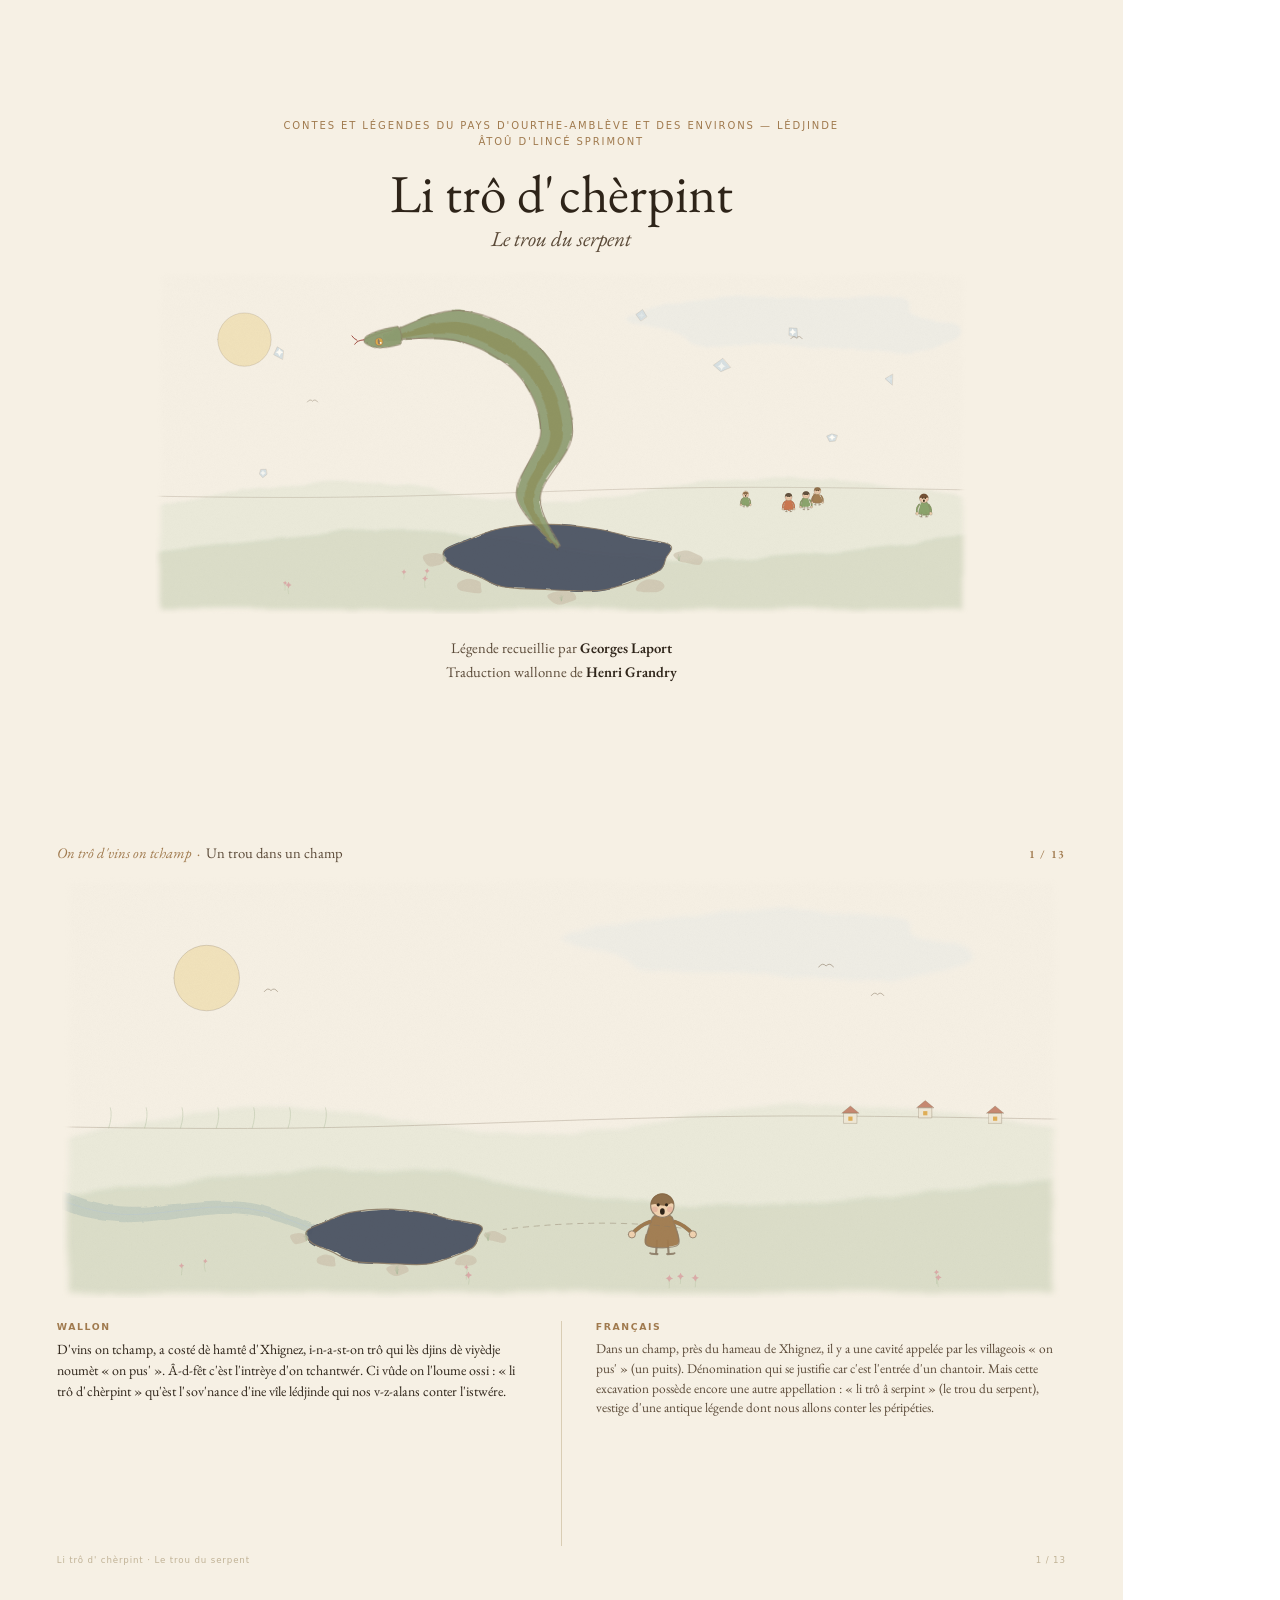
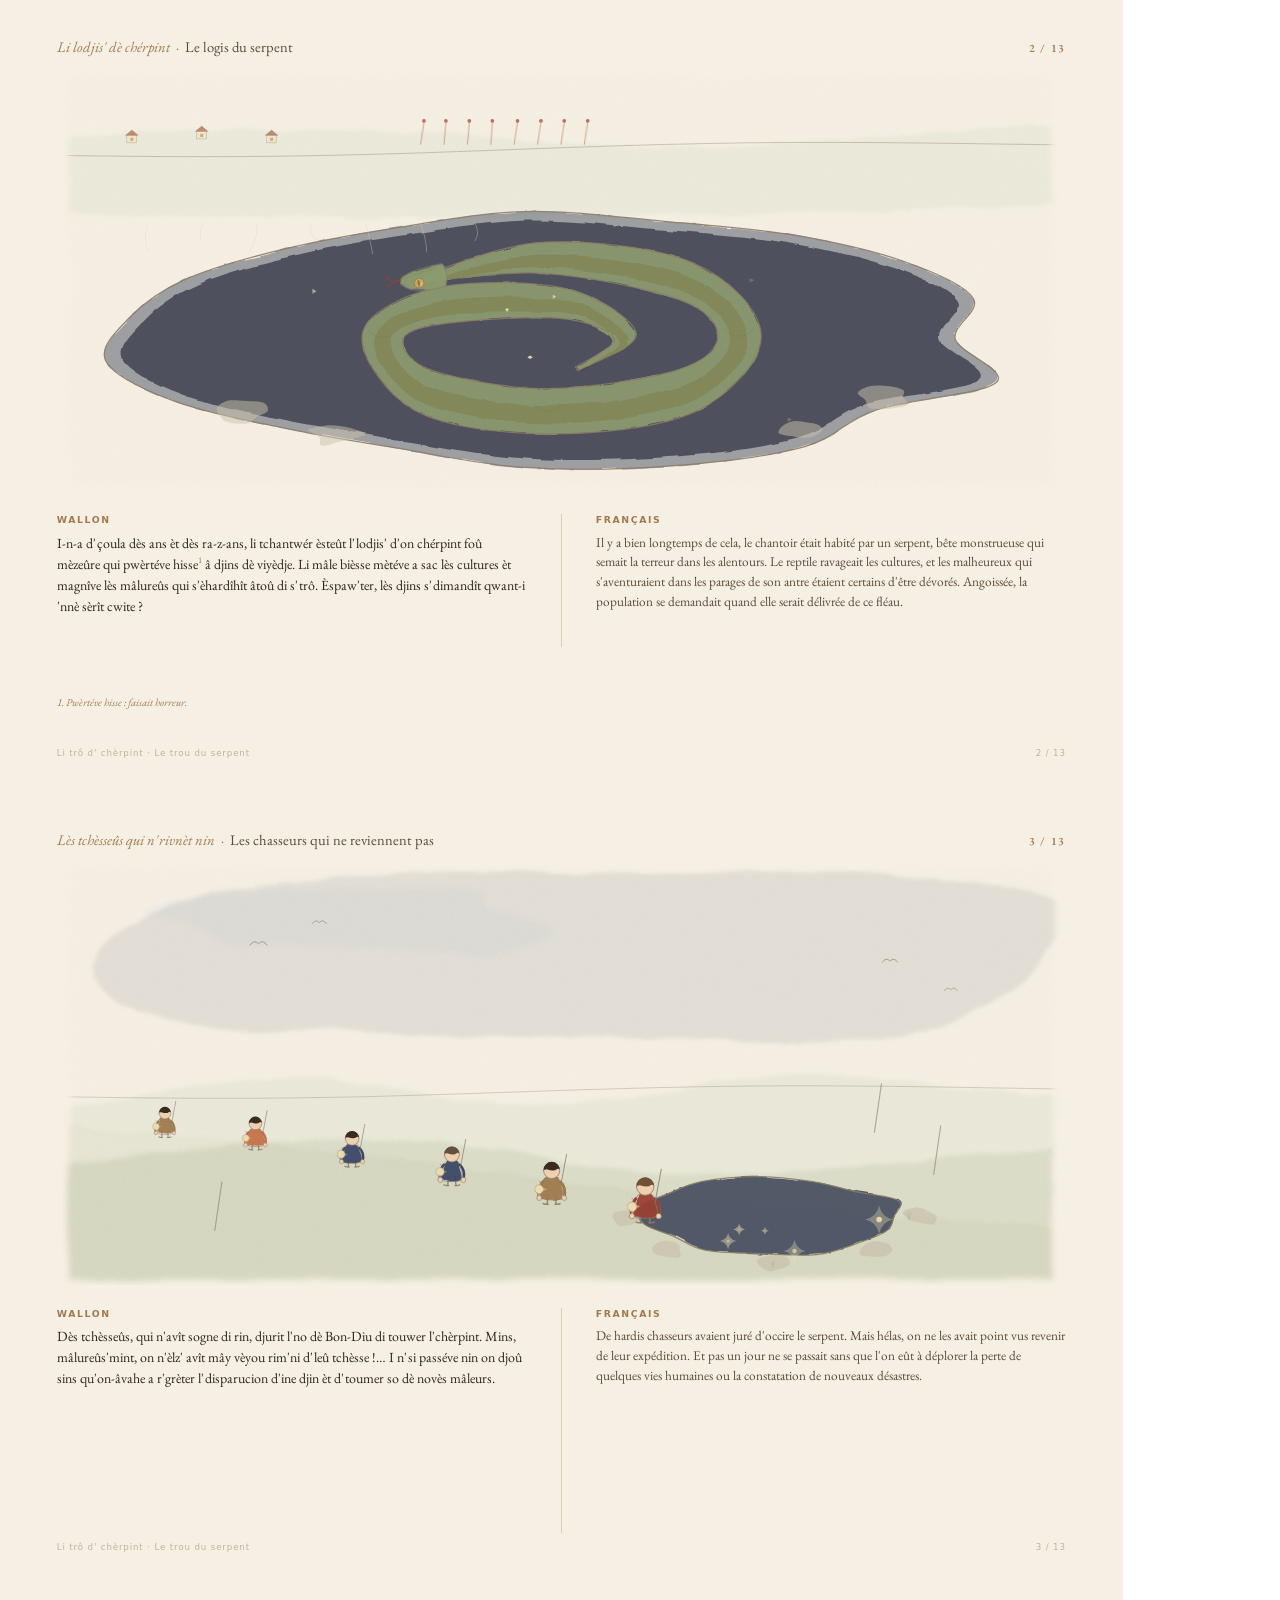
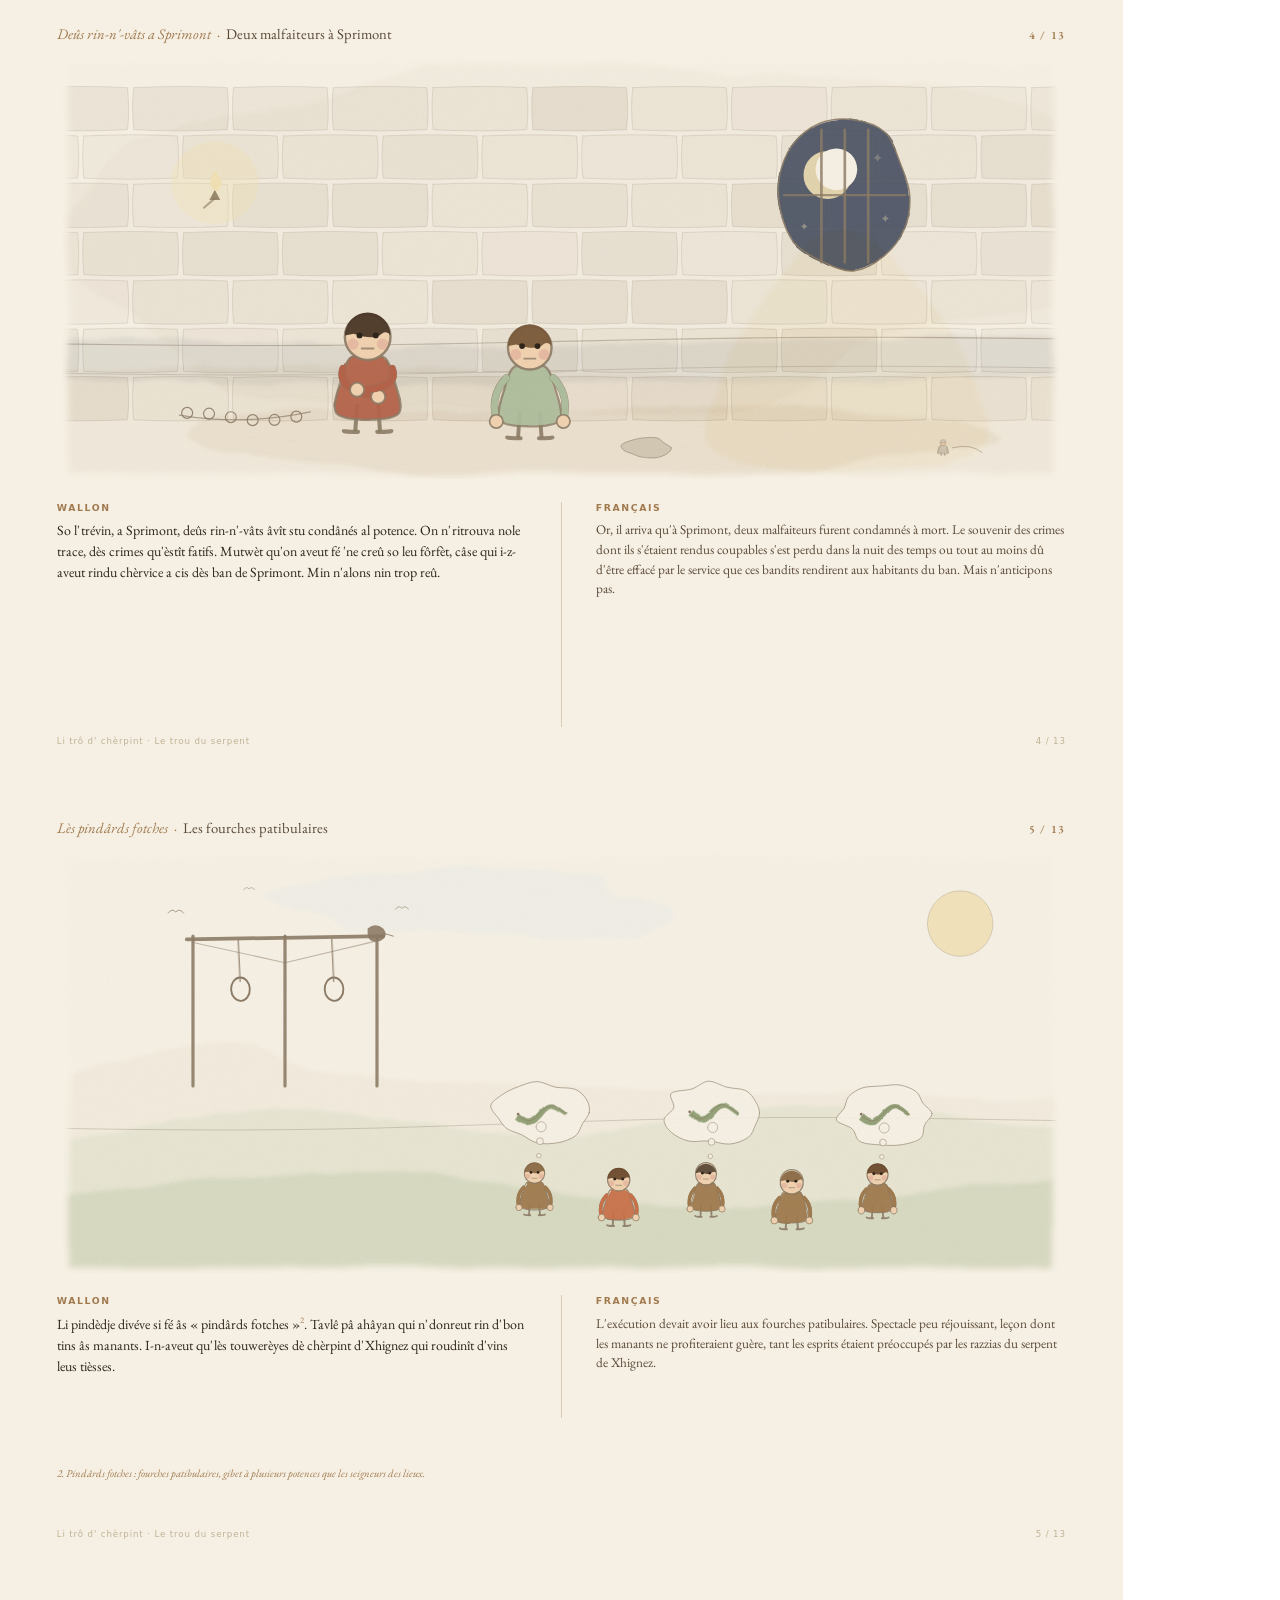
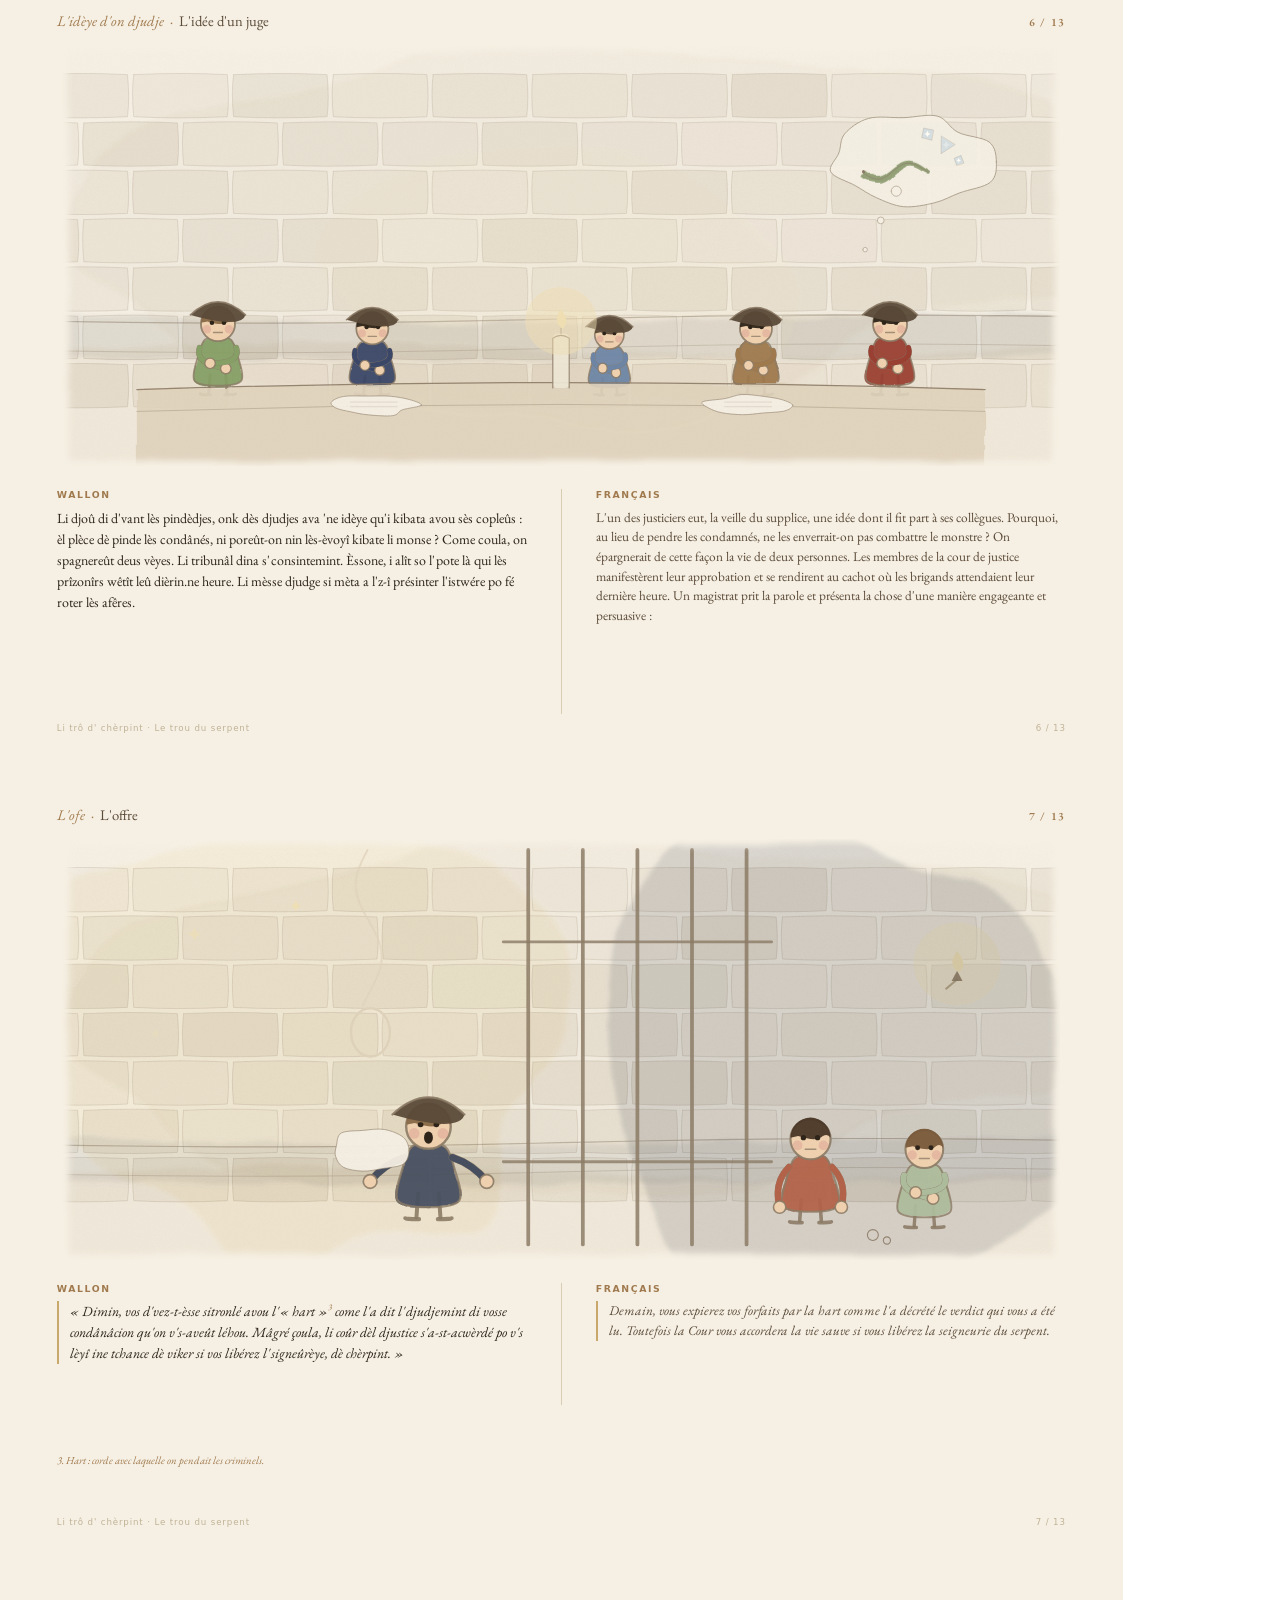
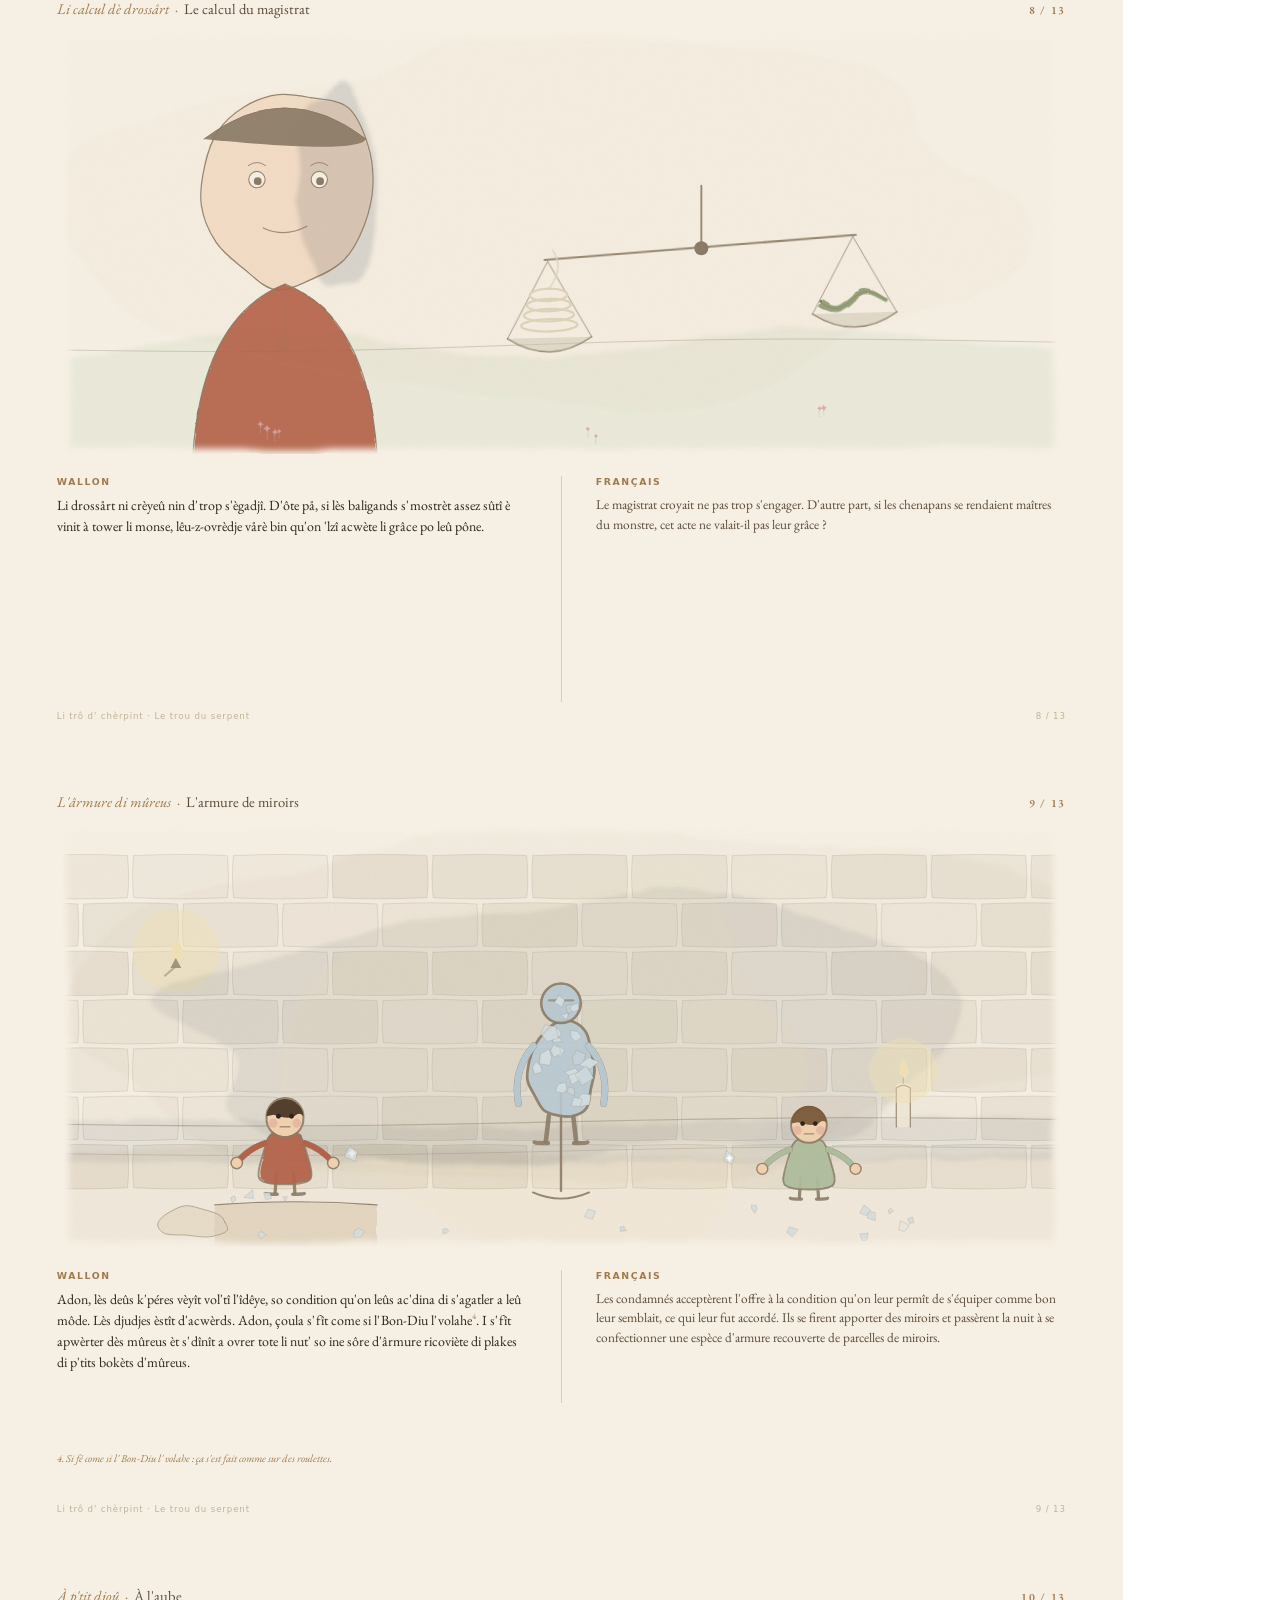
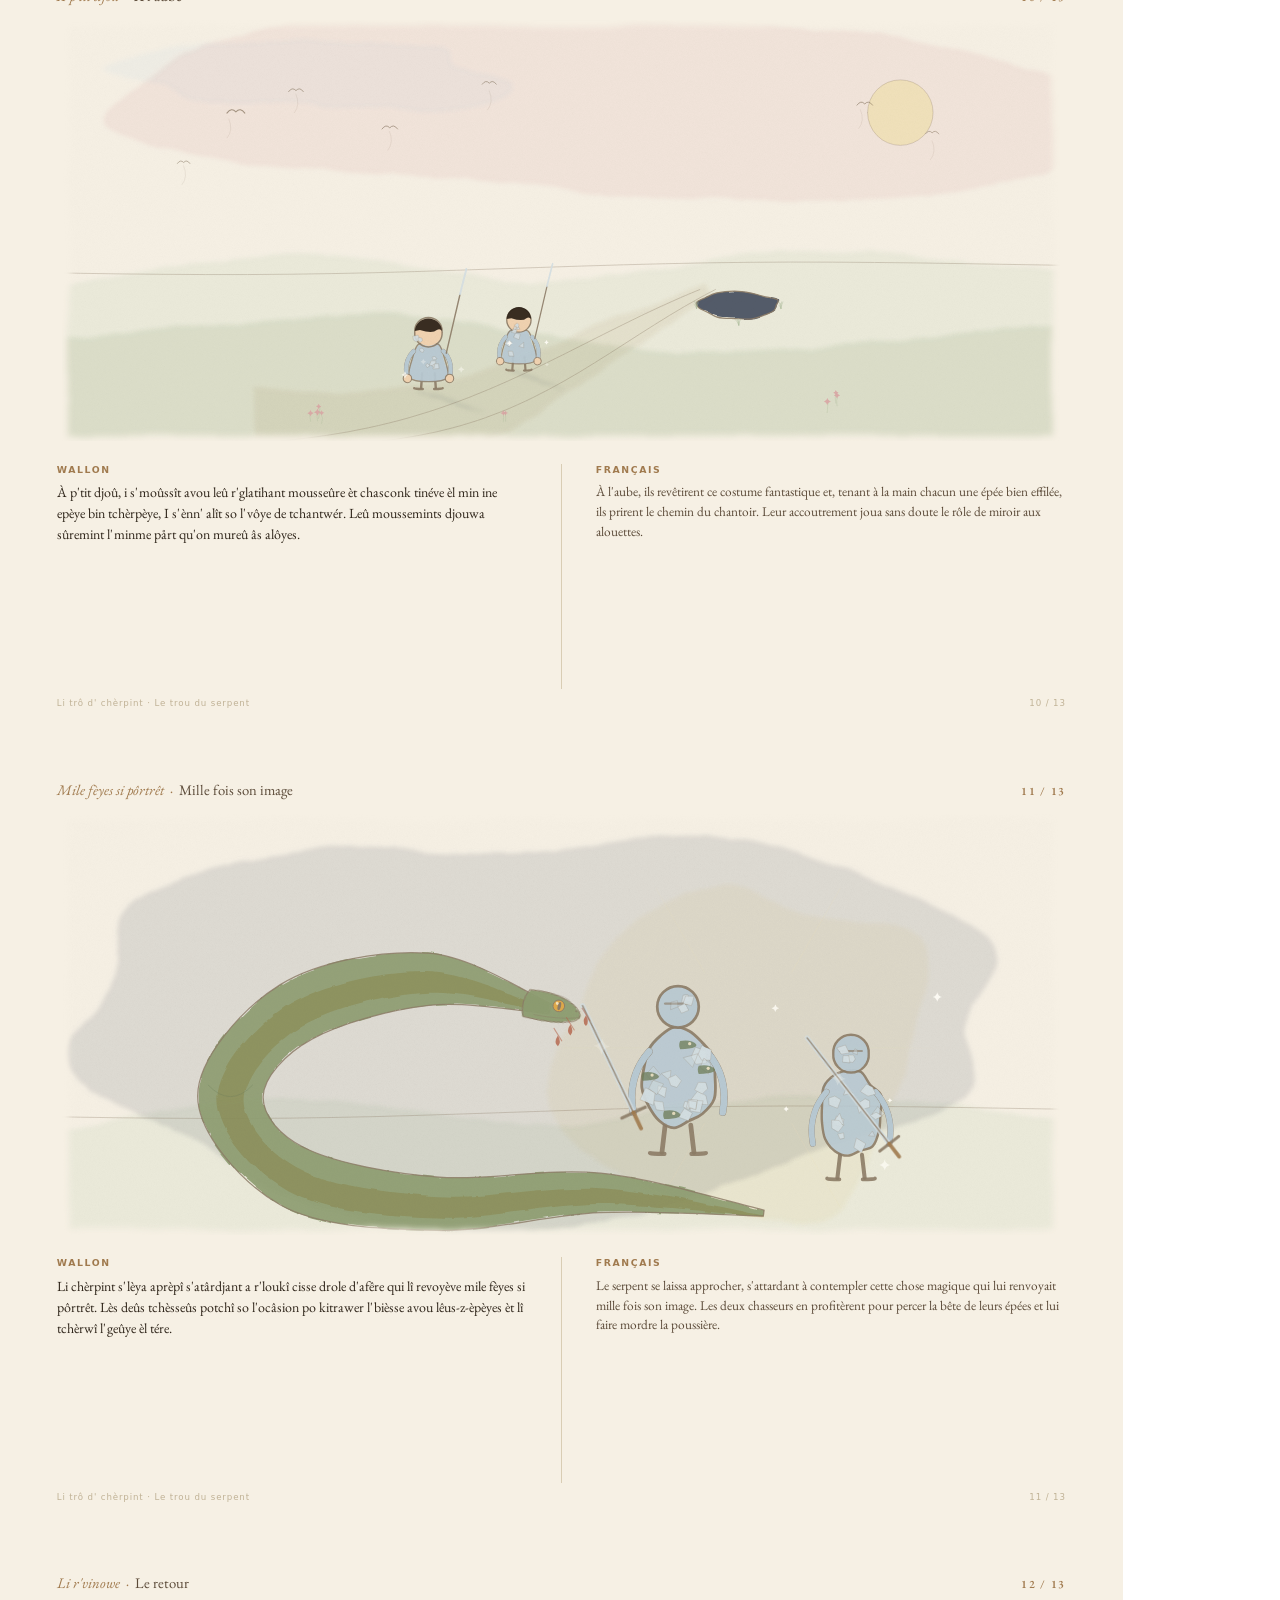
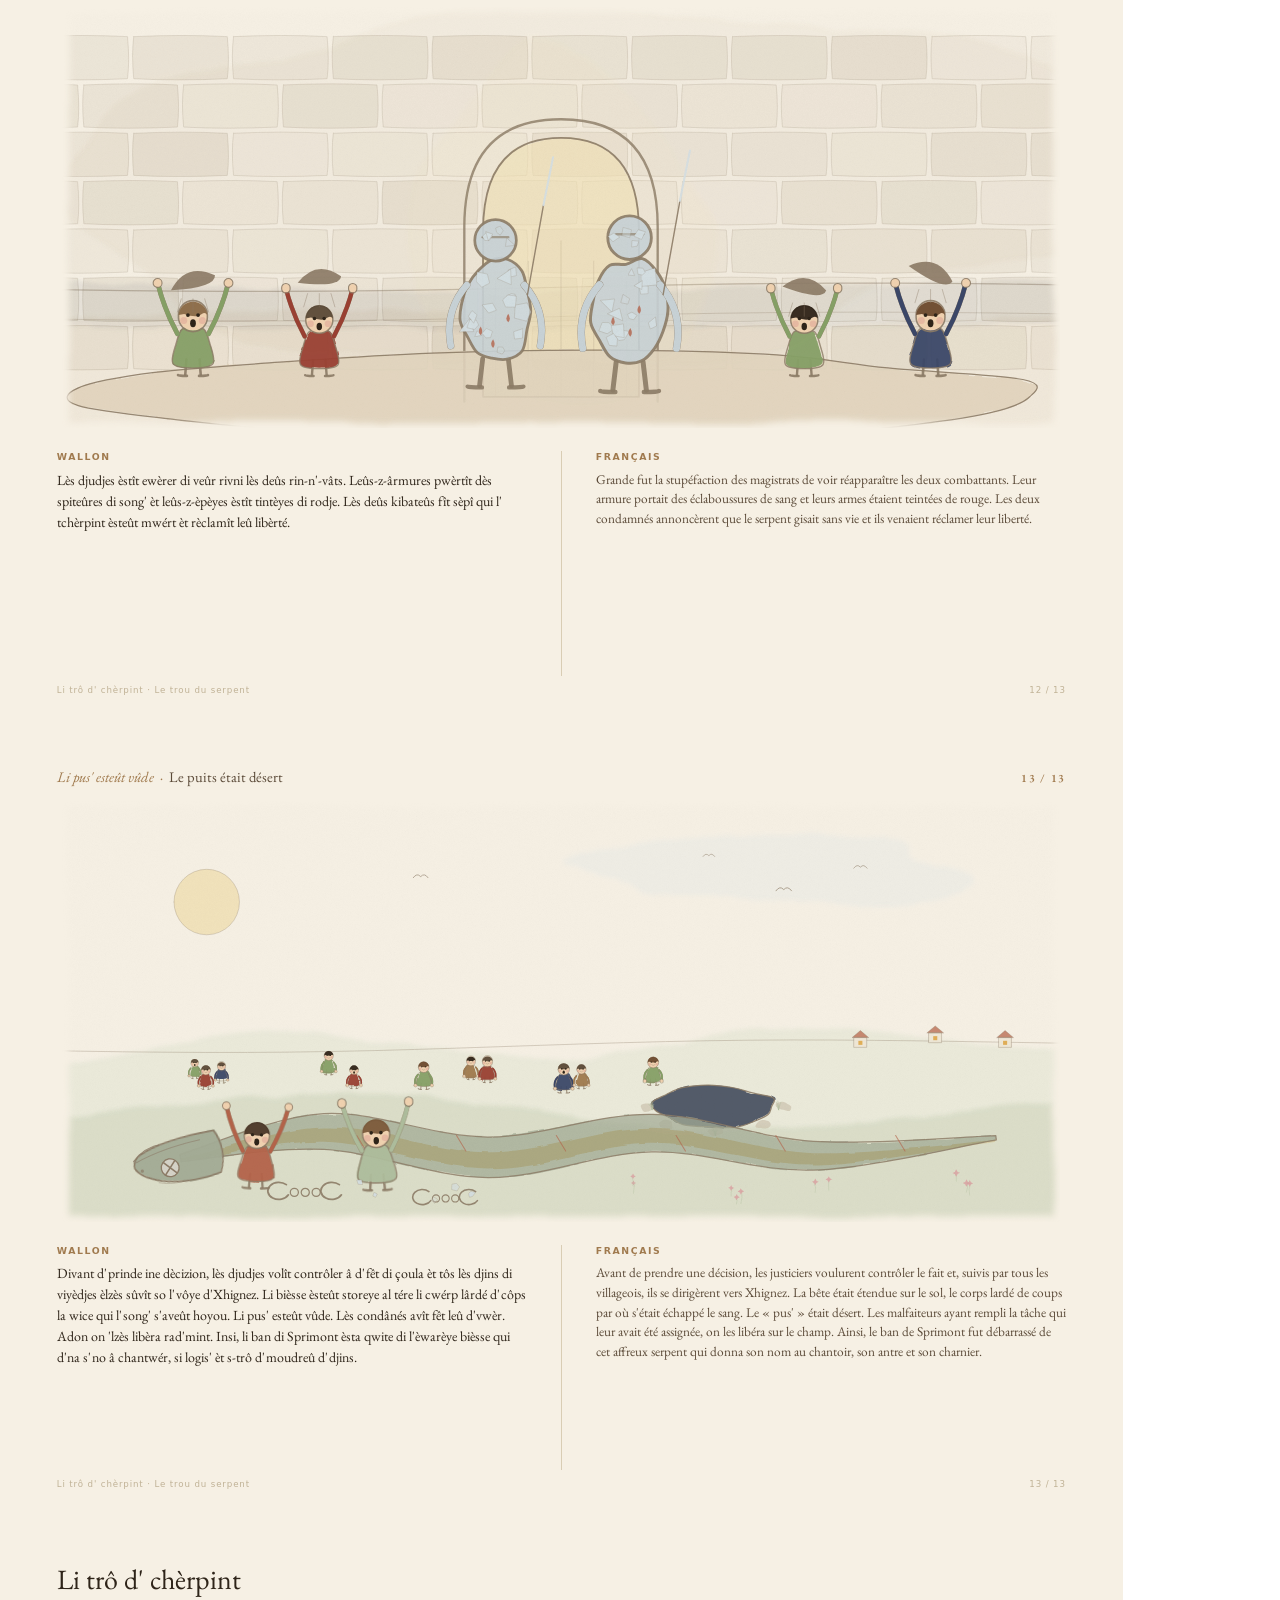
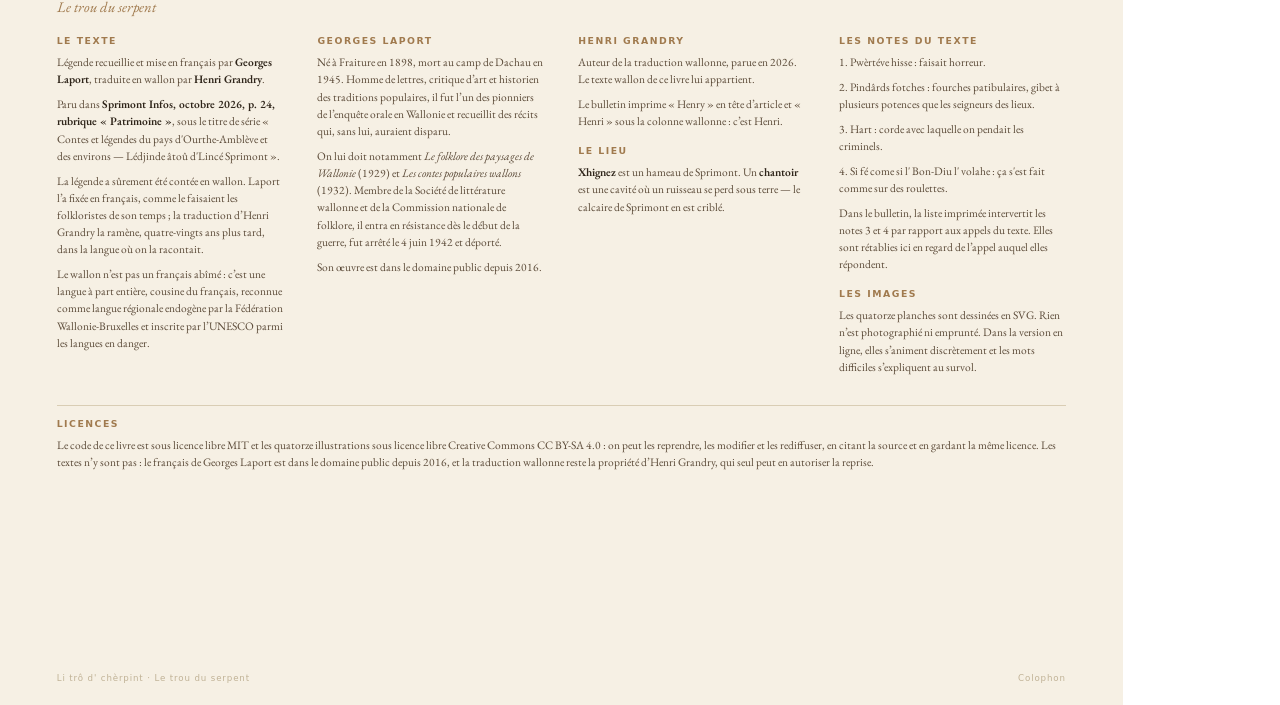
==== commit f1bf32c9: "docs: dire ce qu'est le wallon, et relever les points à valider Henri Grandry rappelle que le wallon" ====
--- a/impression.html
+++ b/impression.html
@@ -89,7 +89,8 @@
     +'<div class="grille">'
     +'<div><h3>Le texte</h3><p>Légende recueillie et mise en français par <b>'+M.auteur_fr+'</b>, traduite en wallon par <b>'+M.auteur_wa+'</b>.</p>'
     +'<p>Paru dans <b>'+M.source+'</b>, sous le titre de série « '+M.serie+' ».</p>'
-    +'<p>La légende a sûrement été contée en wallon. Laport l’a fixée en français, comme le faisaient les folkloristes de son temps ; la traduction d’Henri Grandry la ramène, quatre-vingts ans plus tard, dans la langue où on la racontait.</p></div>'
+    +'<p>La légende a sûrement été contée en wallon. Laport l’a fixée en français, comme le faisaient les folkloristes de son temps ; la traduction d’Henri Grandry la ramène, quatre-vingts ans plus tard, dans la langue où on la racontait.</p>'
+    +'<p>Le wallon n’est pas un français abîmé : c’est une langue à part entière, cousine du français, reconnue comme langue régionale endogène par la Fédération Wallonie-Bruxelles et inscrite par l’UNESCO parmi les langues en danger.</p></div>'
     +'<div><h3>Georges Laport</h3><p>Né à Fraiture en 1898, mort au camp de Dachau en 1945. Homme de lettres, critique d’art et historien des traditions populaires, il fut l’un des pionniers de l’enquête orale en Wallonie et recueillit des récits qui, sans lui, auraient disparu.</p>'
     +'<p>On lui doit notamment <i>Le folklore des paysages de Wallonie</i> (1929) et <i>Les contes populaires wallons</i> (1932). Membre de la Société de littérature wallonne et de la Commission nationale de folklore, il entra en résistance dès le début de la guerre, fut arrêté le 4 juin 1942 et déporté.</p>'
     +'<p>Son œuvre est dans le domaine public depuis 2016.</p></div>'
